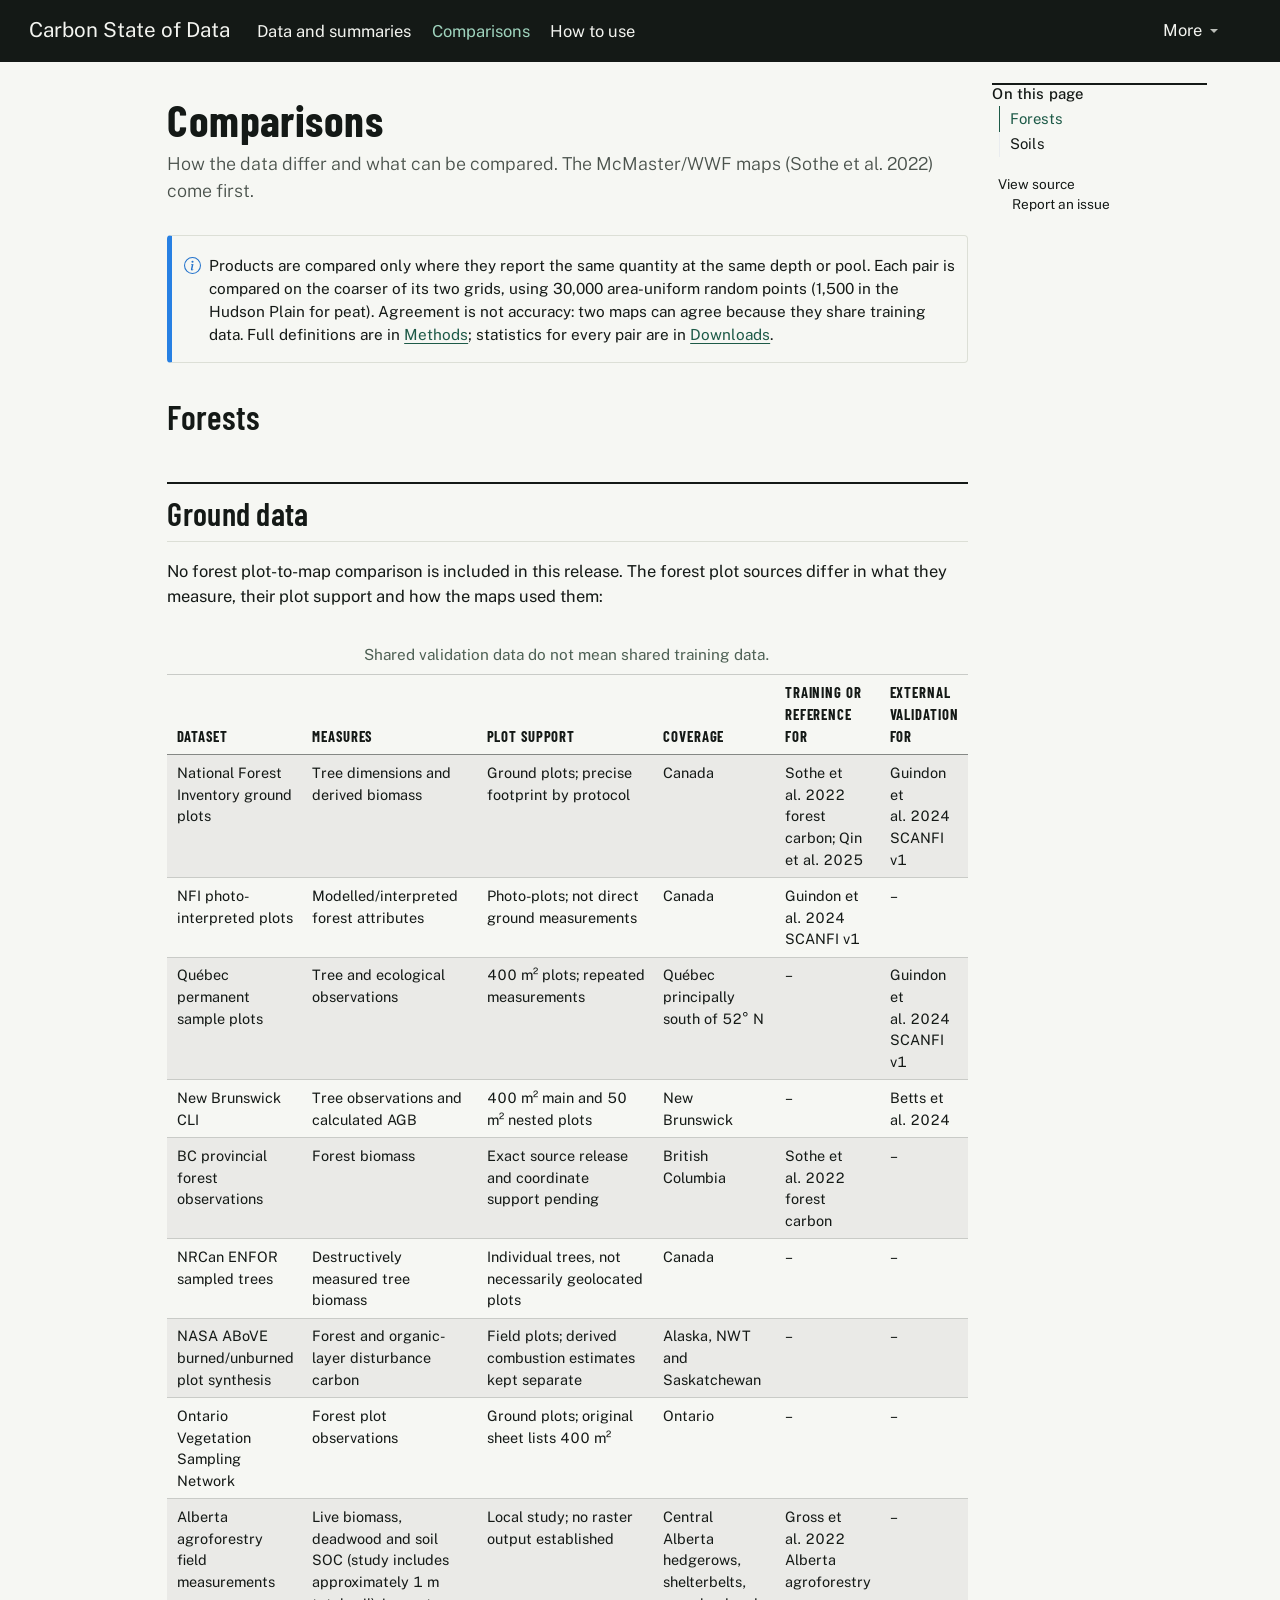
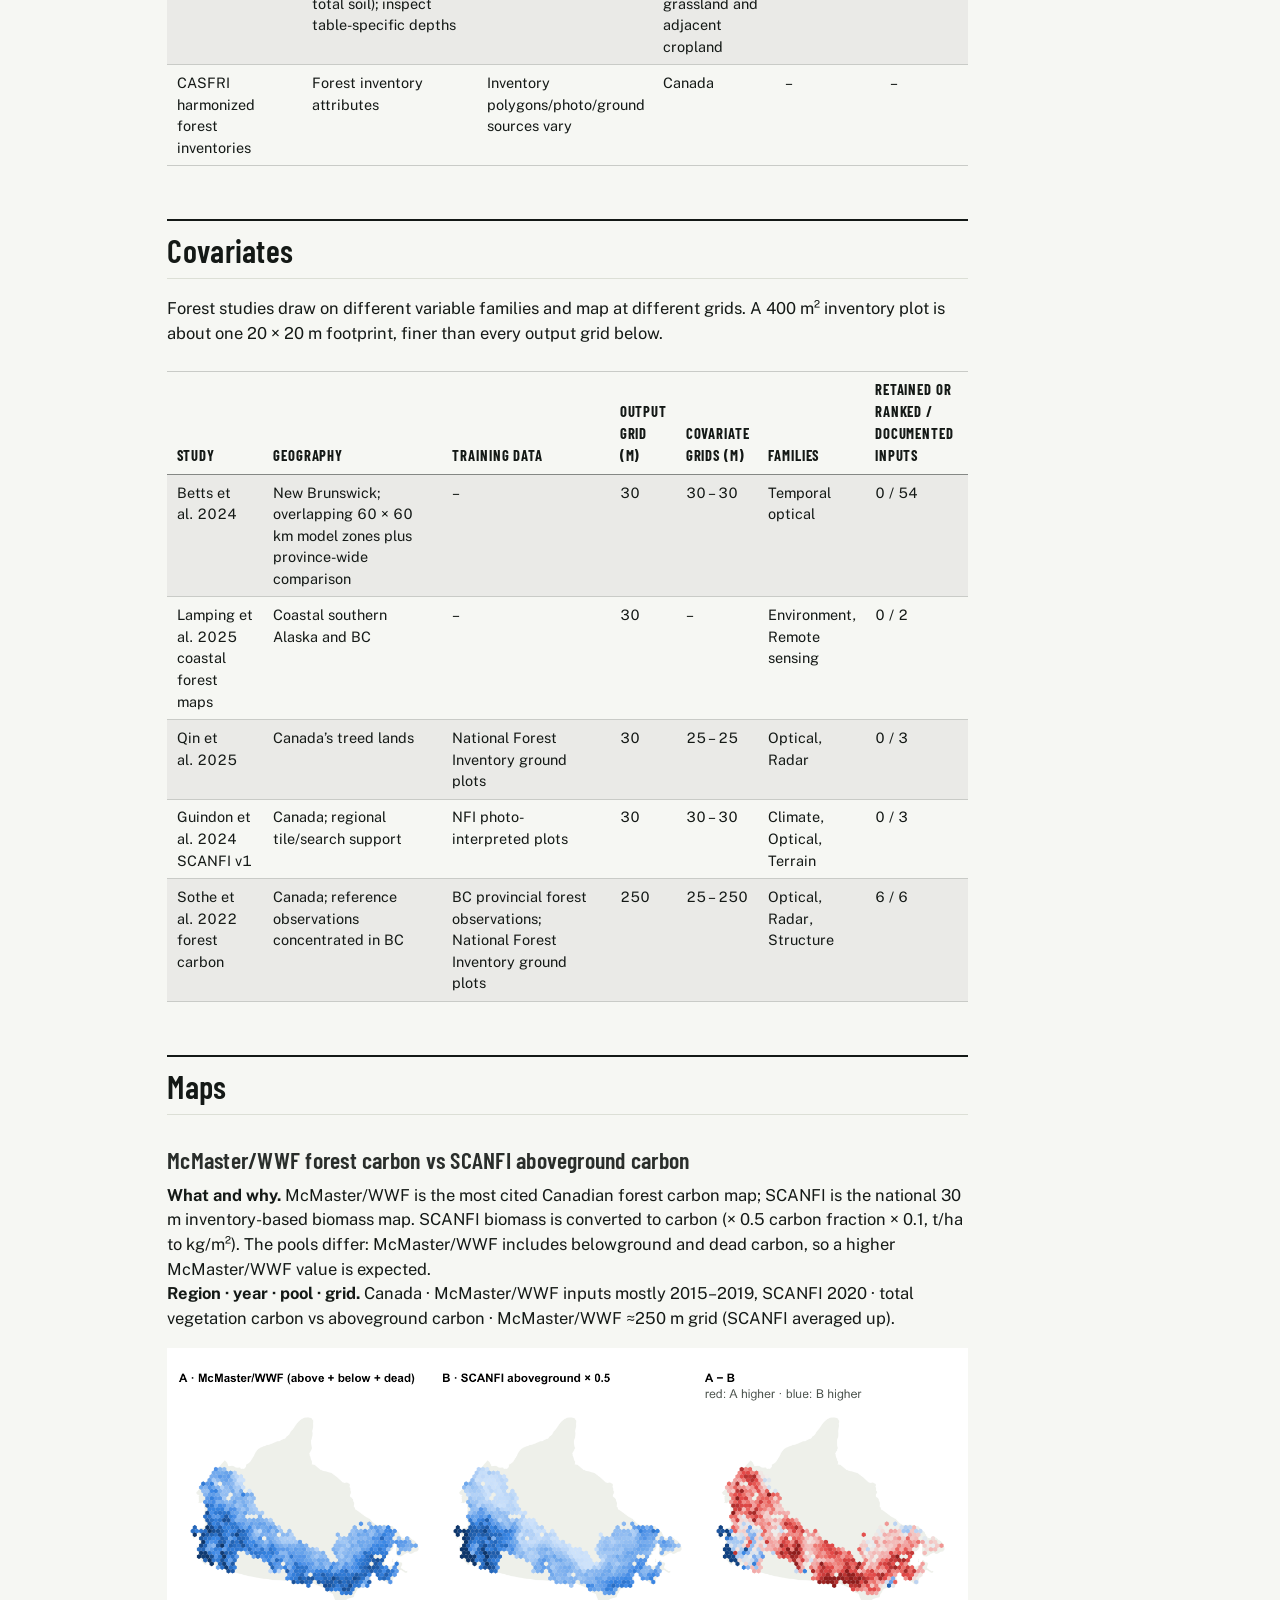
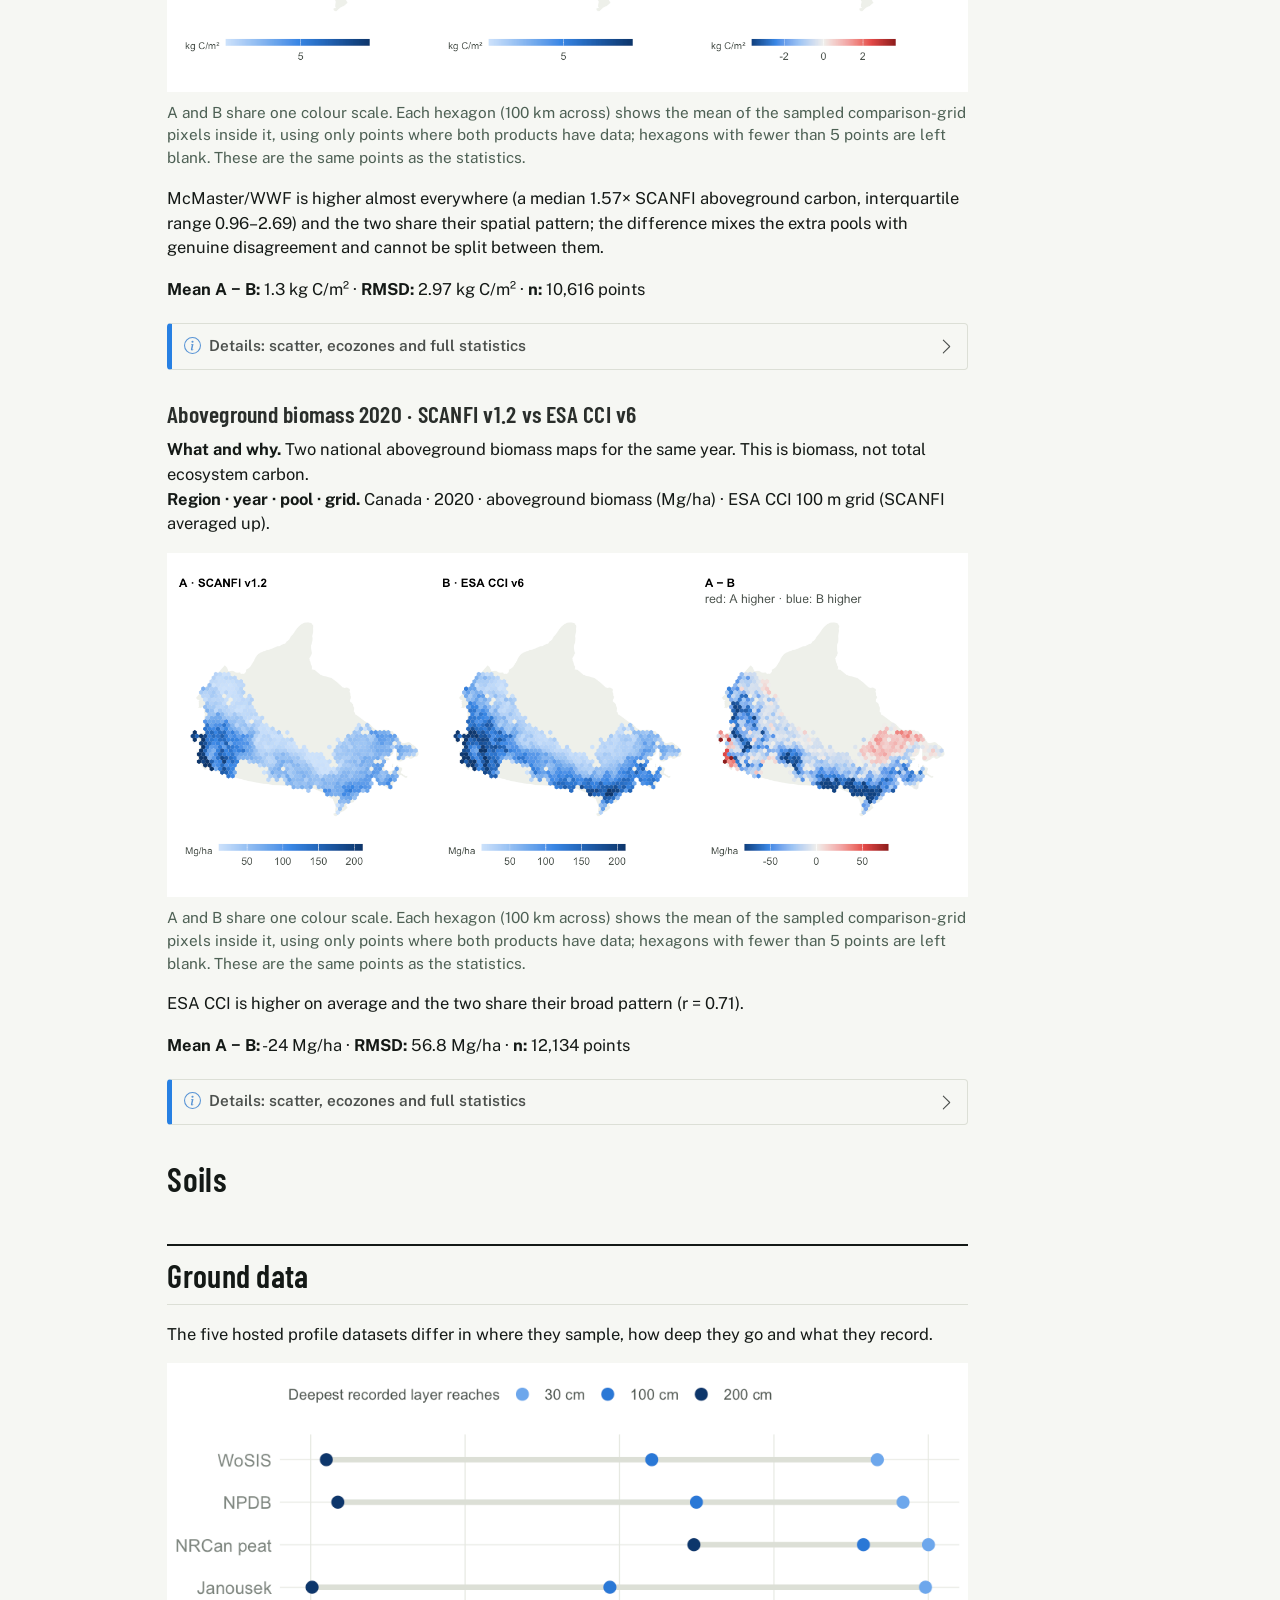
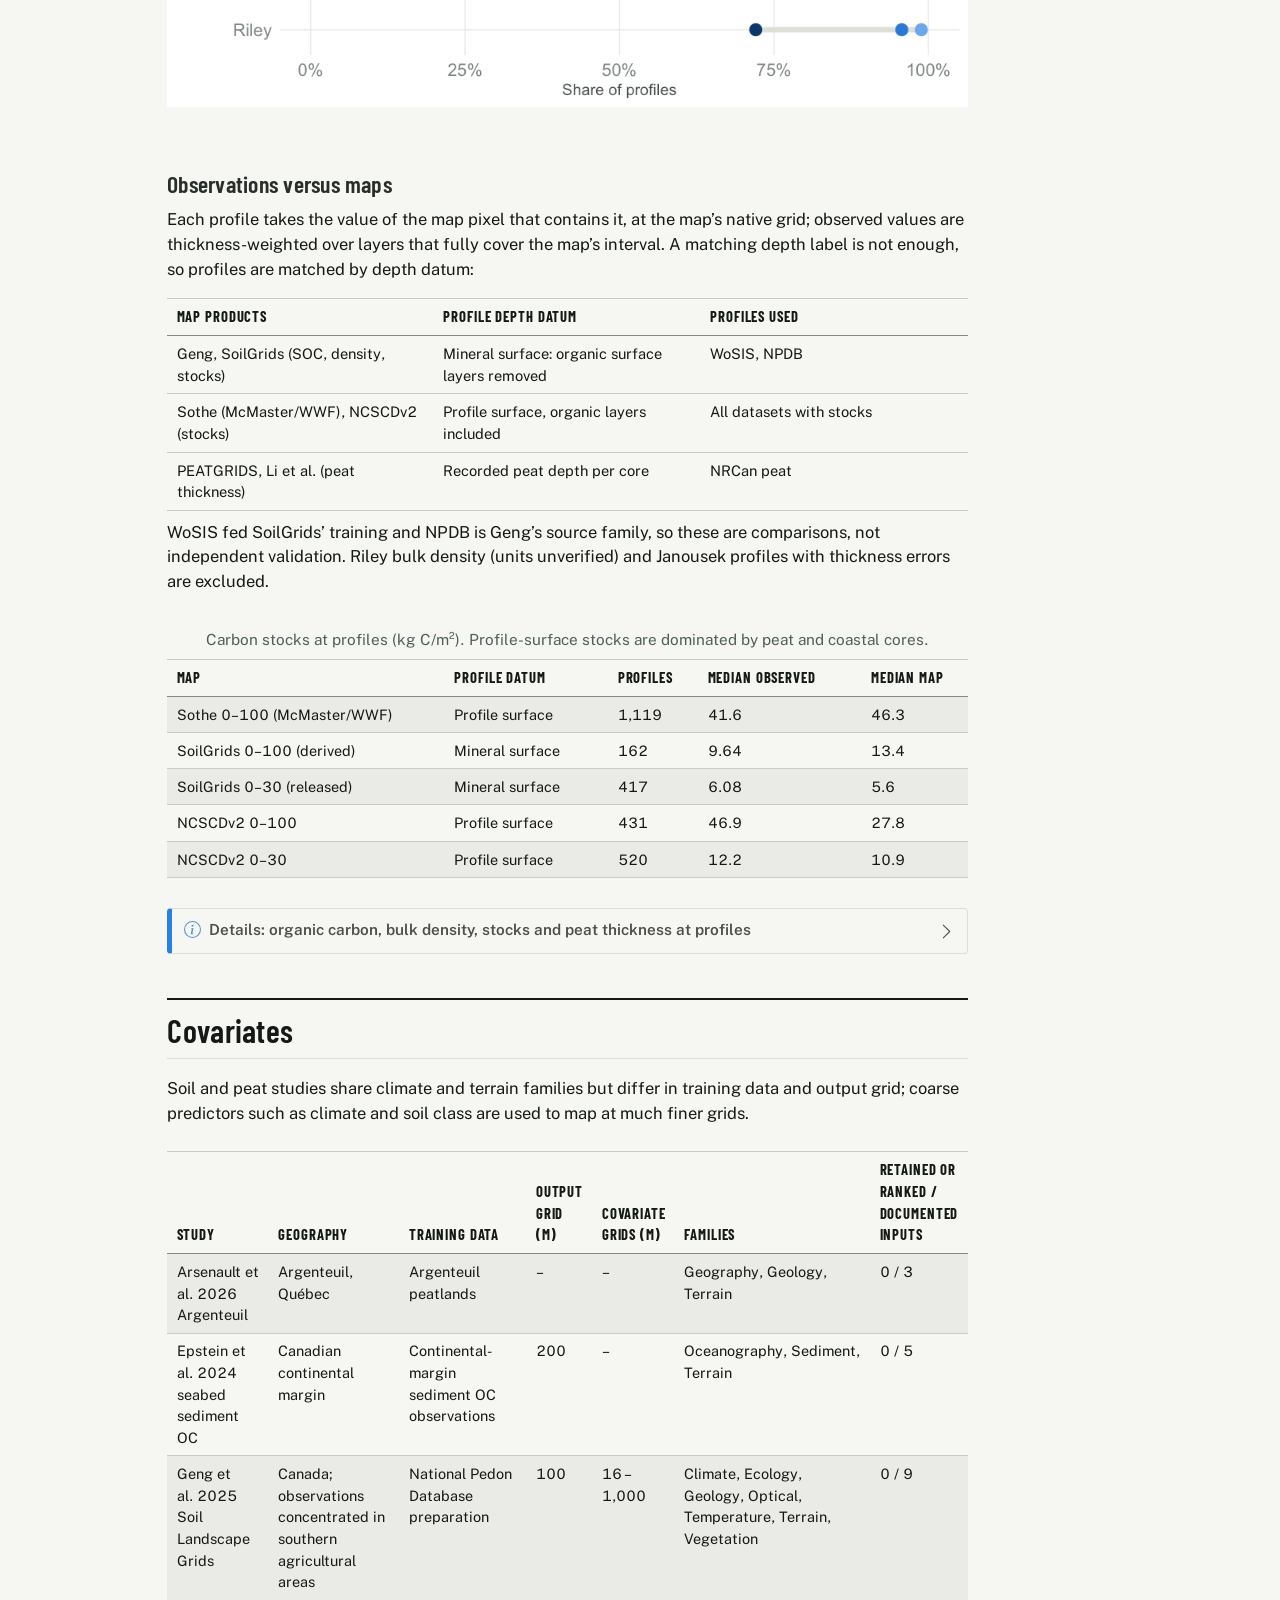
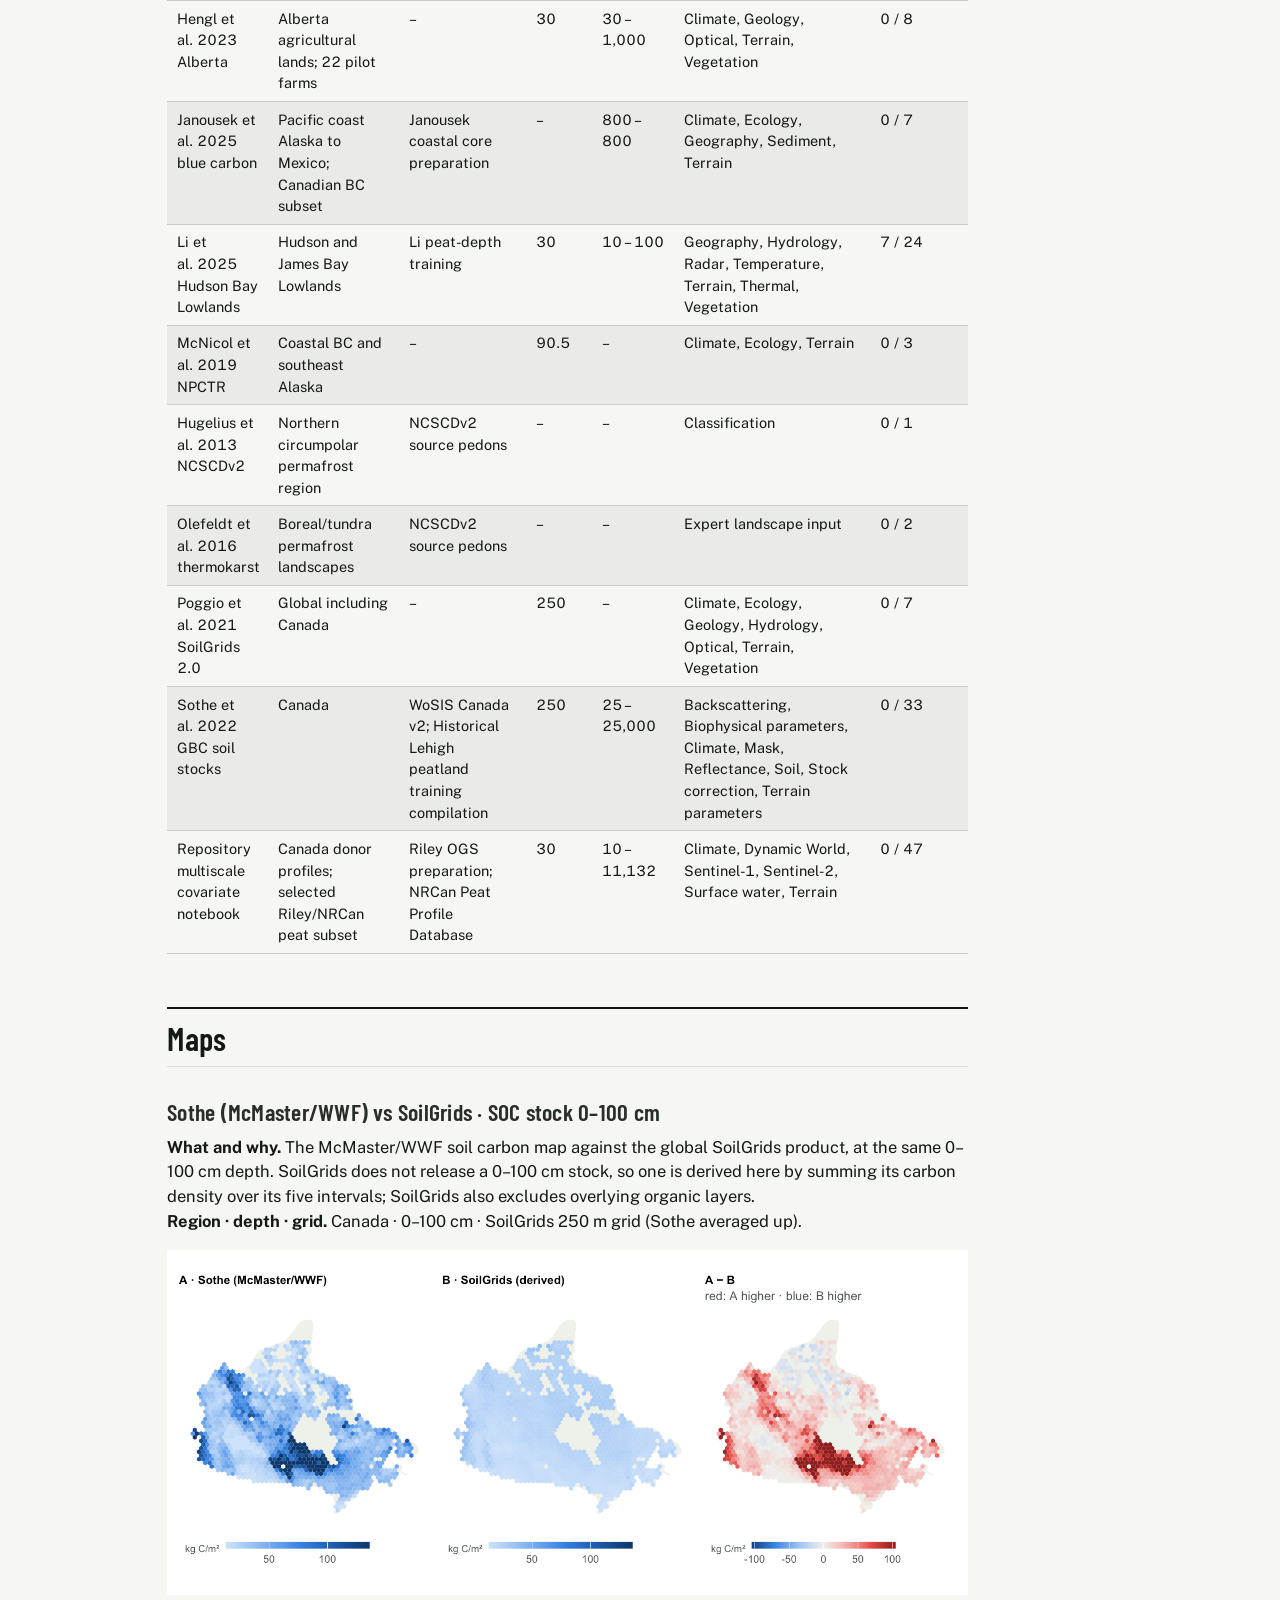
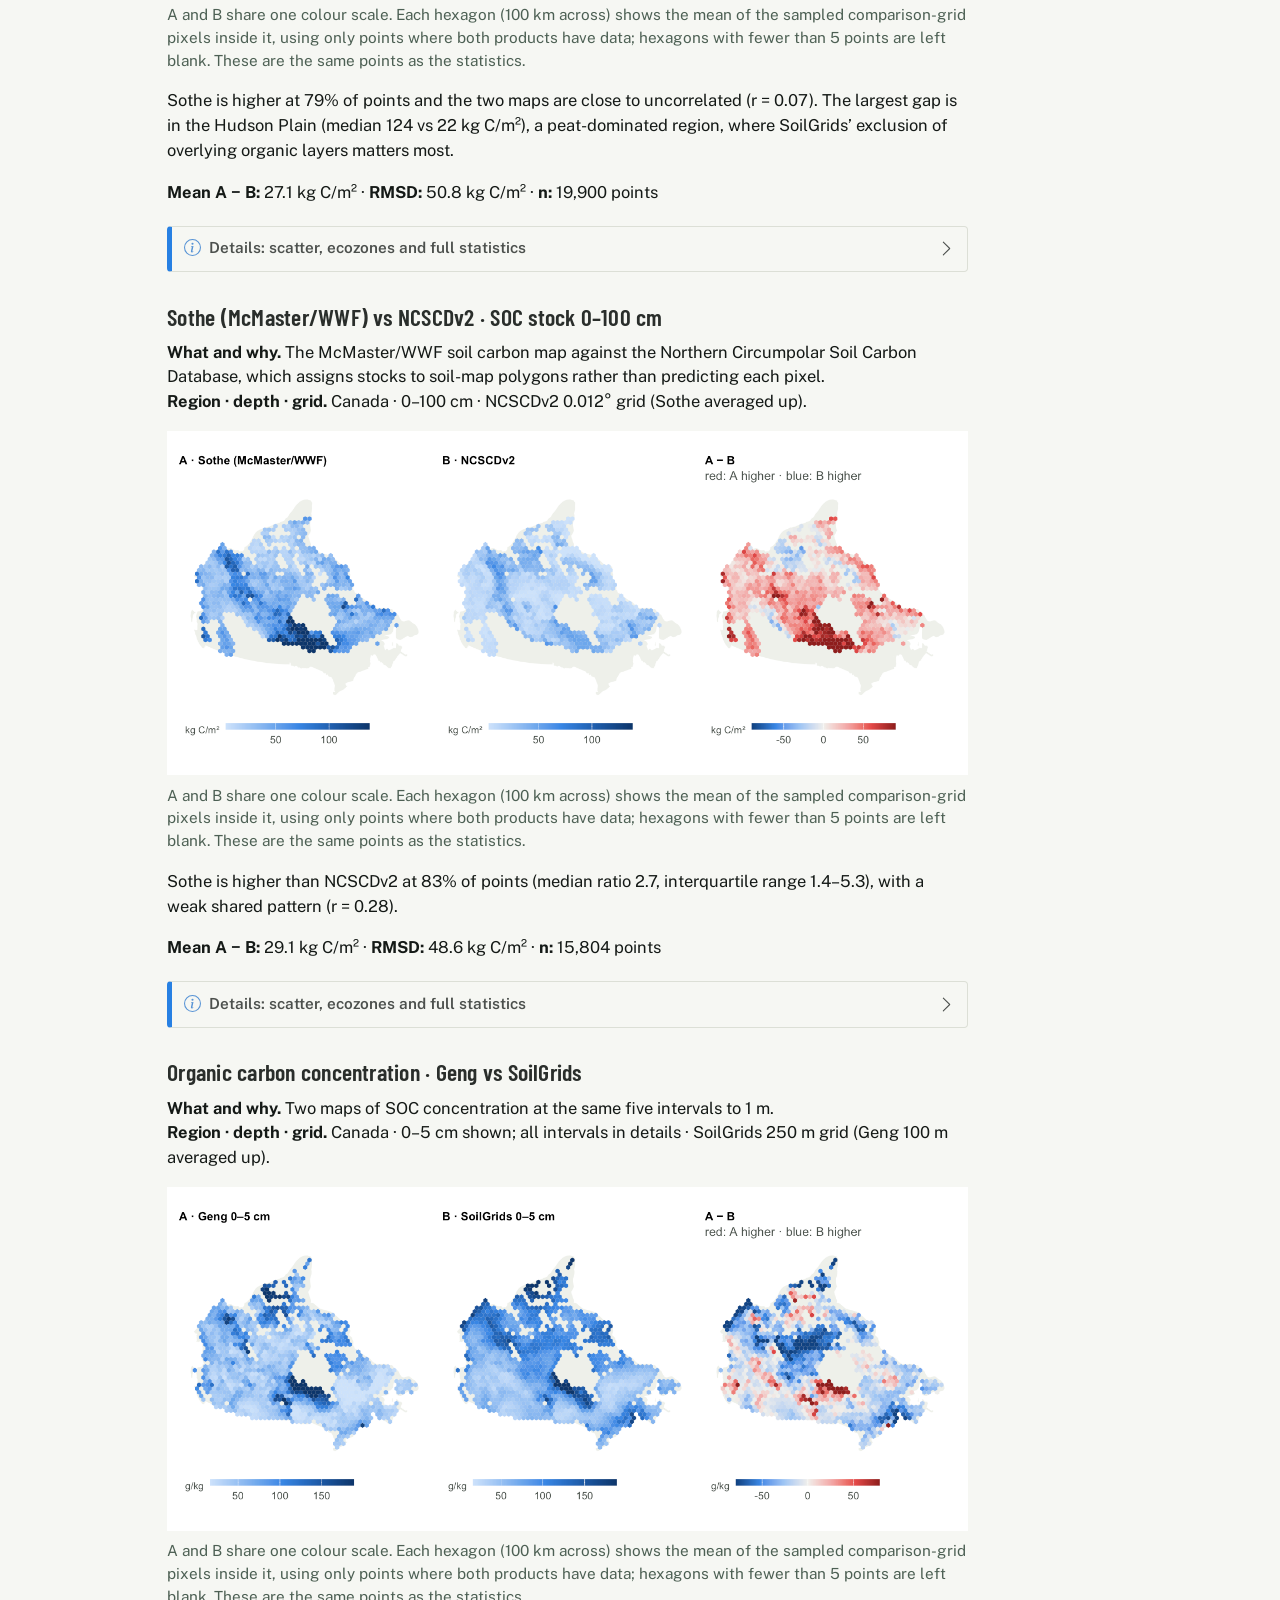
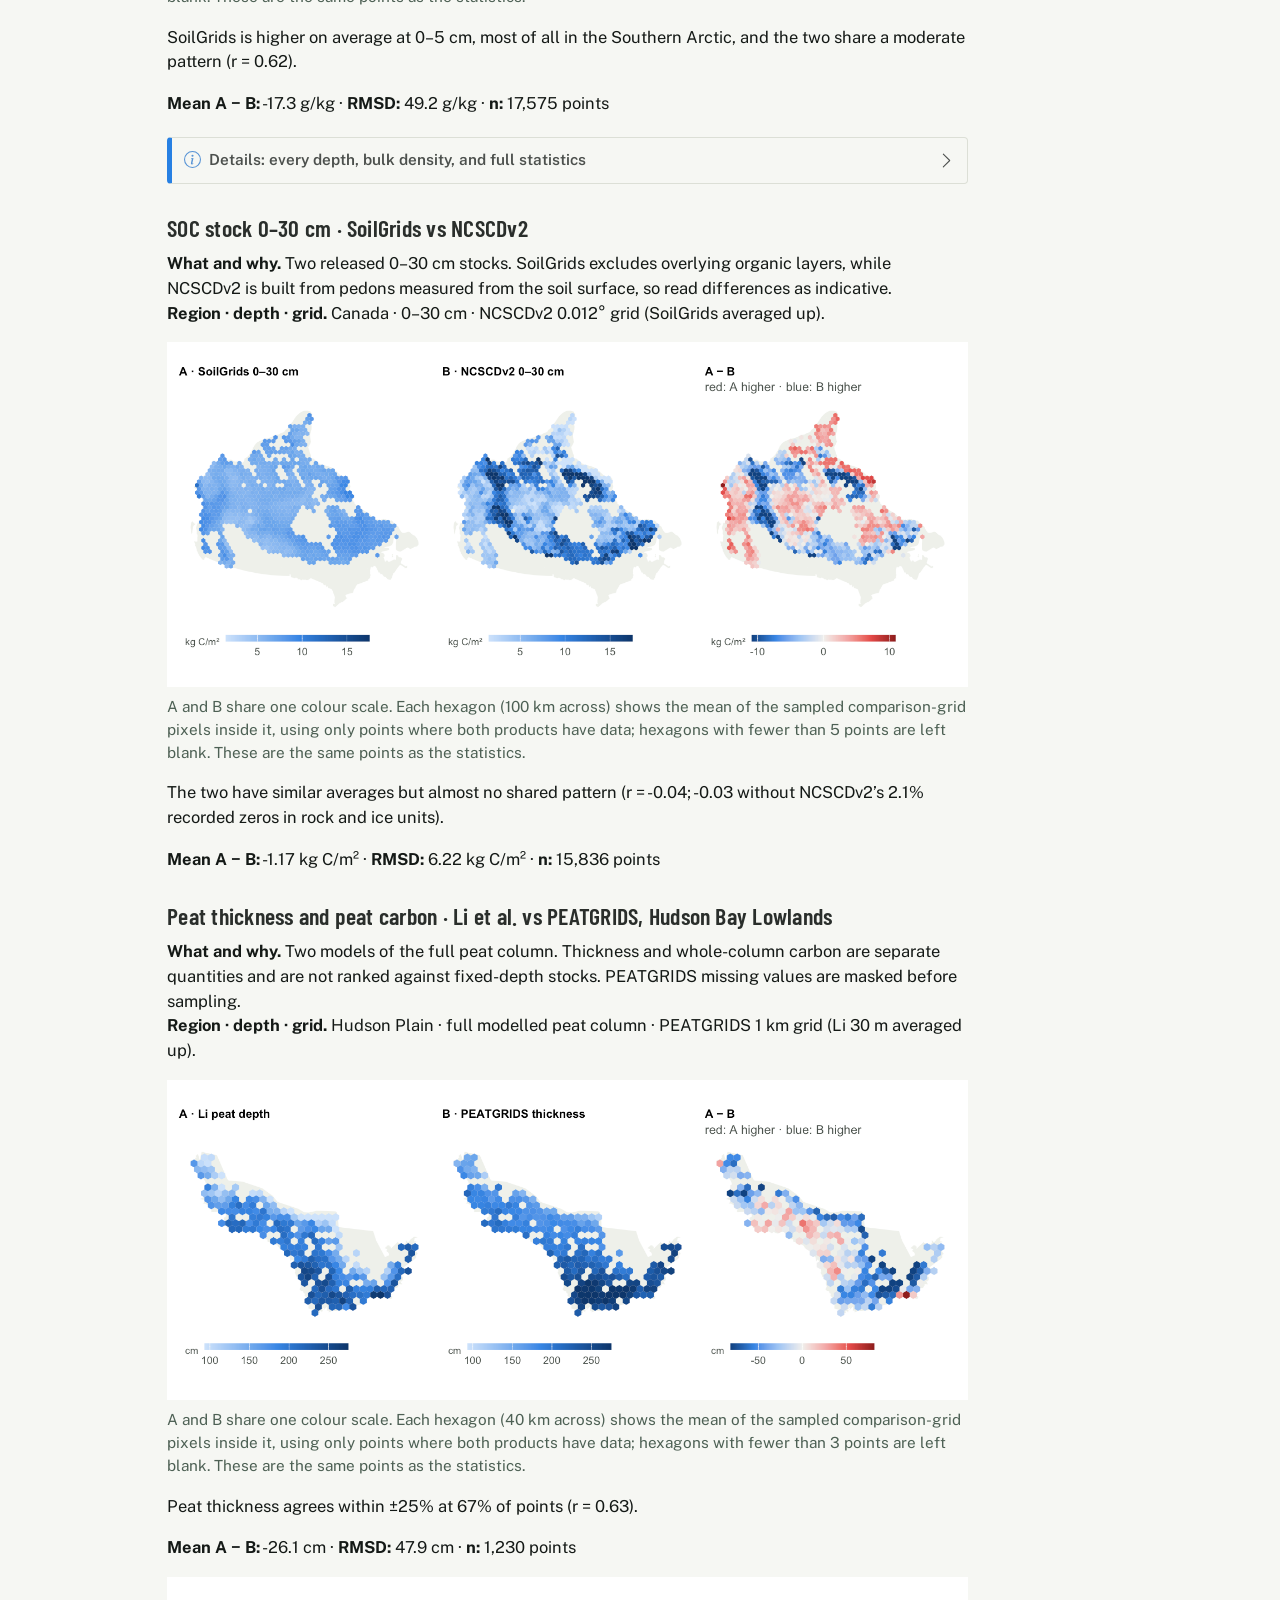
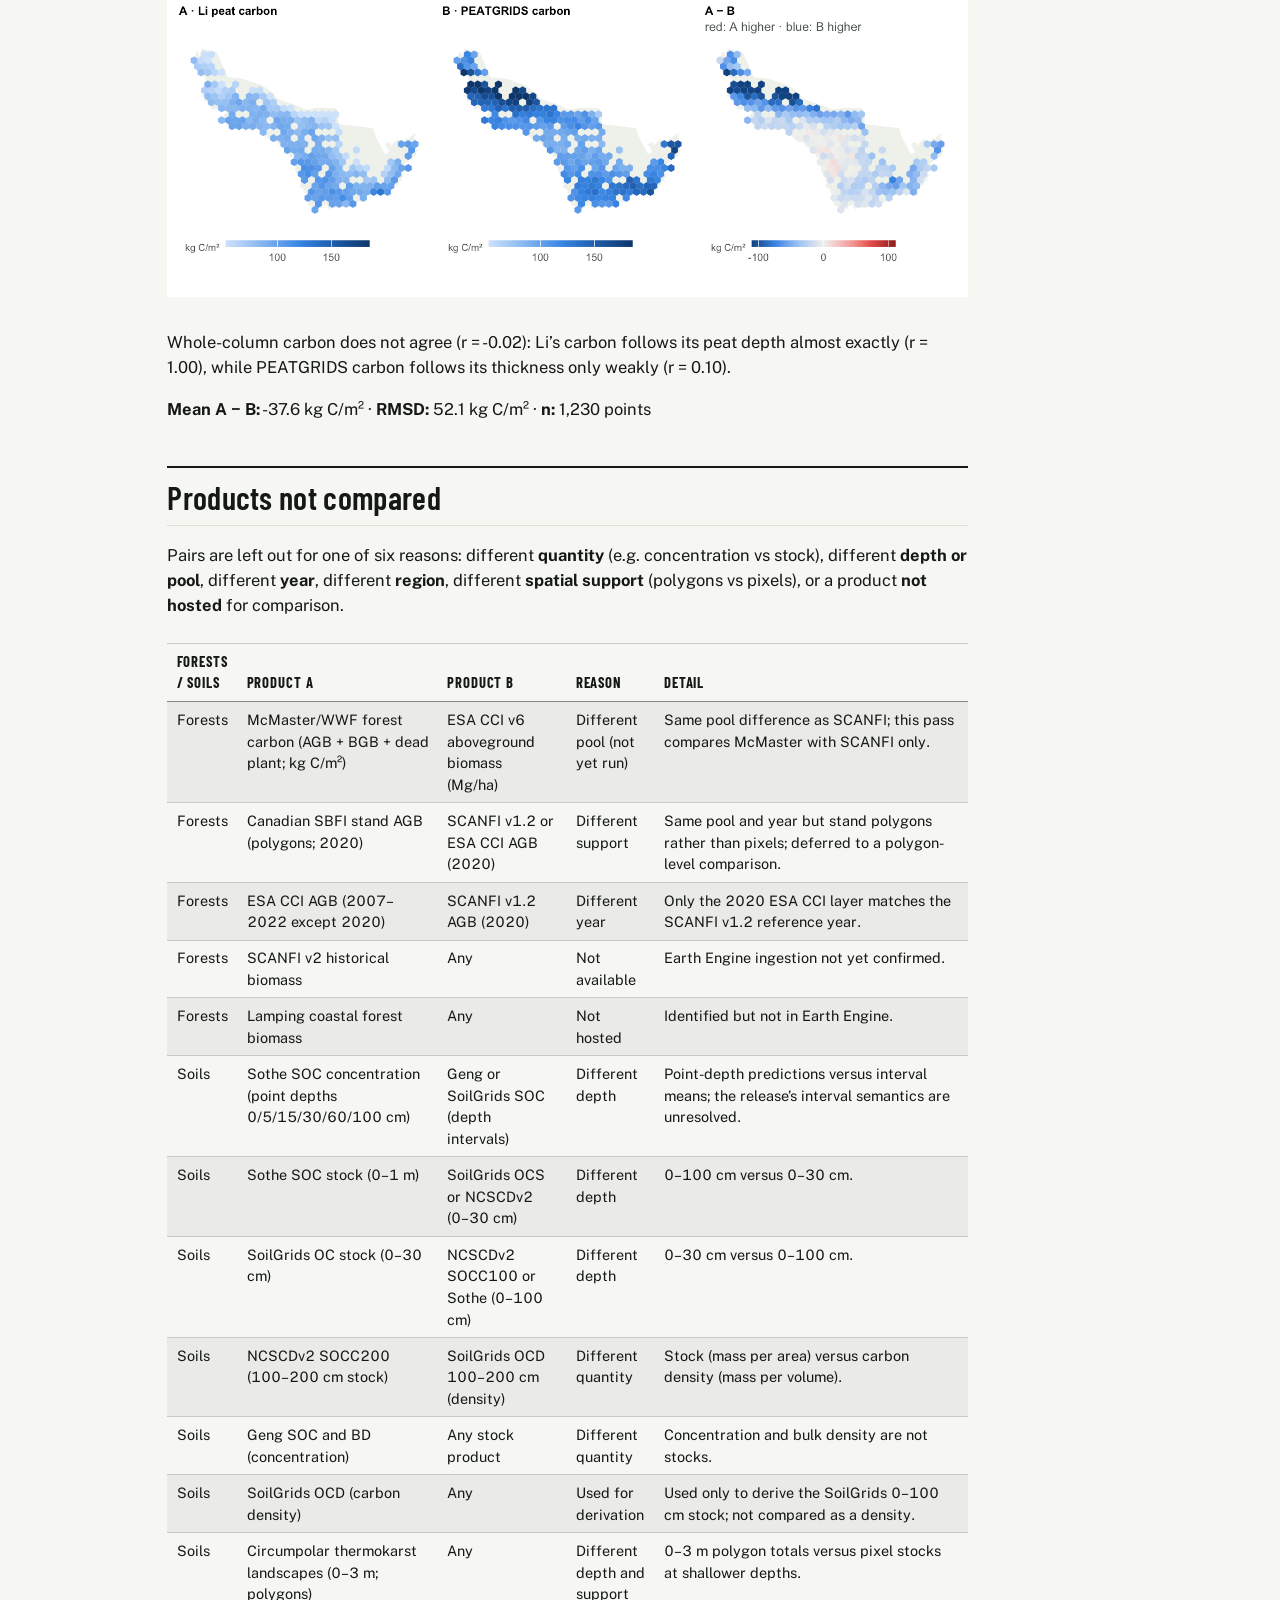
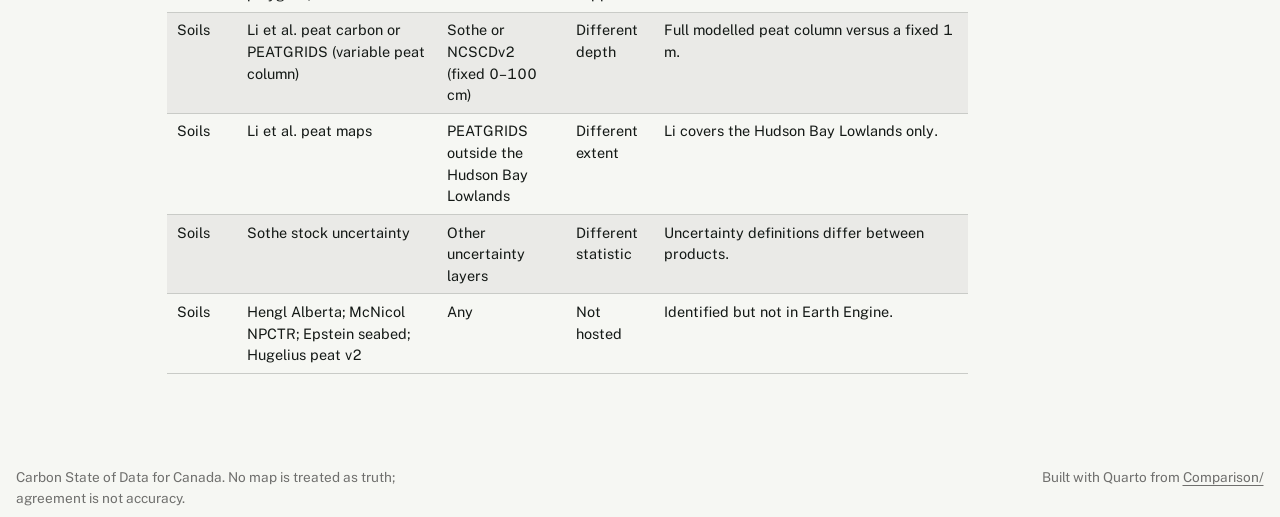
==== compare.html @ 3ae94a88 "Built site for gh-pages" ====
<!DOCTYPE html>
<html xmlns="http://www.w3.org/1999/xhtml" lang="en-CA" xml:lang="en-CA"><head>

<meta charset="utf-8">
<meta name="generator" content="quarto-1.9.37">

<meta name="viewport" content="width=device-width, initial-scale=1.0, user-scalable=yes">


<title>Comparisons – Carbon State of Data</title>
<style>
/* Default styles provided by pandoc.
** See https://pandoc.org/MANUAL.html#variables-for-html for config info.
*/
code{white-space: pre-wrap;}
span.smallcaps{font-variant: small-caps;}
div.columns{display: flex; gap: min(4vw, 1.5em);}
div.column{flex: auto; overflow-x: auto;}
div.hanging-indent{margin-left: 1.5em; text-indent: -1.5em;}
ul.task-list{list-style: none;}
ul.task-list li input[type="checkbox"] {
  width: 0.8em;
  margin: 0 0.8em 0.2em -1em; /* quarto-specific, see https://github.com/quarto-dev/quarto-cli/issues/4556 */ 
  vertical-align: middle;
}
</style>


<script src="site_libs/quarto-nav/quarto-nav.js"></script>
<script src="site_libs/quarto-nav/headroom.min.js"></script>
<script src="site_libs/clipboard/clipboard.min.js"></script>
<script src="site_libs/quarto-search/autocomplete.umd.js"></script>
<script src="site_libs/quarto-search/fuse.min.js"></script>
<script src="site_libs/quarto-search/quarto-search.js"></script>
<meta name="quarto:offset" content="./">
<script src="site_libs/quarto-html/quarto.js" type="module"></script>
<script src="site_libs/quarto-html/tabsets/tabsets.js" type="module"></script>
<script src="site_libs/quarto-html/popper.min.js"></script>
<script src="site_libs/quarto-html/tippy.umd.min.js"></script>
<script src="site_libs/quarto-html/anchor.min.js"></script>
<link href="site_libs/quarto-html/tippy.css" rel="stylesheet">
<link href="site_libs/quarto-html/quarto-syntax-highlighting-138a9145ecad1124718f867e5b4babdc.css" rel="stylesheet" id="quarto-text-highlighting-styles">
<script src="site_libs/bootstrap/bootstrap.min.js"></script>
<link href="site_libs/bootstrap/bootstrap-icons.css" rel="stylesheet">
<link href="site_libs/bootstrap/bootstrap-2ffcf84053bf49f5f4b59b710a9a6e20.min.css" rel="stylesheet" append-hash="true" id="quarto-bootstrap" data-mode="light">
<script id="quarto-search-options" type="application/json">{
  "location": "navbar",
  "copy-button": false,
  "collapse-after": 3,
  "panel-placement": "end",
  "type": "overlay",
  "limit": 50,
  "keyboard-shortcut": [
    "f",
    "/",
    "s"
  ],
  "show-item-context": false,
  "language": {
    "search-no-results-text": "No results",
    "search-matching-documents-text": "matching documents",
    "search-copy-link-title": "Copy link to search",
    "search-hide-matches-text": "Hide additional matches",
    "search-more-match-text": "more match in this document",
    "search-more-matches-text": "more matches in this document",
    "search-clear-button-title": "Clear",
    "search-text-placeholder": "",
    "search-detached-cancel-button-title": "Cancel",
    "search-submit-button-title": "Submit",
    "search-label": "Search"
  }
}</script>
<style>html{ scroll-behavior: smooth; }</style>


</head>

<body class="nav-fixed quarto-light">

<div id="quarto-search-results"></div>
  <header id="quarto-header" class="headroom fixed-top">
    <nav class="navbar navbar-expand-lg " data-bs-theme="dark">
      <div class="navbar-container container-fluid">
      <div class="navbar-brand-container mx-auto">
    <a class="navbar-brand" href="./index.html">
    <span class="navbar-title">Carbon State of Data</span>
    </a>
  </div>
            <div id="quarto-search" class="" title="Search"></div>
          <button class="navbar-toggler" type="button" data-bs-toggle="collapse" data-bs-target="#navbarCollapse" aria-controls="navbarCollapse" role="menu" aria-expanded="false" aria-label="Toggle navigation" onclick="if (window.quartoToggleHeadroom) { window.quartoToggleHeadroom(); }">
  <span class="navbar-toggler-icon"></span>
</button>
          <div class="collapse navbar-collapse" id="navbarCollapse">
            <ul class="navbar-nav navbar-nav-scroll me-auto">
  <li class="nav-item">
    <a class="nav-link" href="./index.html"> 
<span class="menu-text">Data and summaries</span></a>
  </li>  
  <li class="nav-item">
    <a class="nav-link active" href="./compare.html" aria-current="page"> 
<span class="menu-text">Comparisons</span></a>
  </li>  
  <li class="nav-item">
    <a class="nav-link" href="./use.html"> 
<span class="menu-text">How to use</span></a>
  </li>  
</ul>
            <ul class="navbar-nav navbar-nav-scroll ms-auto">
  <li class="nav-item dropdown ">
    <a class="nav-link dropdown-toggle" href="#" id="nav-menu-more" role="link" data-bs-toggle="dropdown" aria-expanded="false">
 <span class="menu-text">More</span>
    </a>
    <ul class="dropdown-menu dropdown-menu-end" aria-labelledby="nav-menu-more">    
        <li>
    <a class="dropdown-item" href="./report/methods.html">
 <span class="dropdown-text">Methods</span></a>
  </li>  
        <li>
    <a class="dropdown-item" href="./downloads.html">
 <span class="dropdown-text">Downloads</span></a>
  </li>  
        <li>
    <a class="dropdown-item" href="./sources.html">
 <span class="dropdown-text">Sources</span></a>
  </li>  
        <li>
    <a class="dropdown-item" href="./contribute.html">
 <span class="dropdown-text">Contribute</span></a>
  </li>  
    </ul>
  </li>
  <li class="nav-item compact">
    <a class="nav-link" href="https://github.com/CathalD/Carbon_Data_SOD"> <i class="bi bi-github" role="img" aria-label="GitHub repository">
</i> 
<span class="menu-text"></span></a>
  </li>  
</ul>
          </div> <!-- /navcollapse -->
            <div class="quarto-navbar-tools">
</div>
      </div> <!-- /container-fluid -->
    </nav>
</header>
<!-- content -->
<div id="quarto-content" class="quarto-container page-columns page-rows-contents page-layout-article page-navbar">
<!-- sidebar -->
<!-- margin-sidebar -->
    <div id="quarto-margin-sidebar" class="sidebar margin-sidebar">
        <nav id="TOC" role="doc-toc" class="toc-active">
    <h2 id="toc-title">On this page</h2>
   
  <ul>
  <li><a href="#forests" id="toc-forests" class="nav-link active" data-scroll-target="#forests">Forests</a>
  <ul class="collapse">
  <li><a href="#forests-ground" id="toc-forests-ground" class="nav-link" data-scroll-target="#forests-ground">Ground data</a></li>
  <li><a href="#forests-covariates" id="toc-forests-covariates" class="nav-link" data-scroll-target="#forests-covariates">Covariates</a></li>
  <li><a href="#forests-maps" id="toc-forests-maps" class="nav-link" data-scroll-target="#forests-maps">Maps</a>
  <ul class="collapse">
  <li><a href="#mcmaster-scanfi" id="toc-mcmaster-scanfi" class="nav-link" data-scroll-target="#mcmaster-scanfi">McMaster/WWF forest carbon vs SCANFI aboveground carbon</a></li>
  <li><a href="#scanfi-esa" id="toc-scanfi-esa" class="nav-link" data-scroll-target="#scanfi-esa">Aboveground biomass 2020 · SCANFI v1.2 vs ESA CCI v6</a></li>
  </ul></li>
  </ul></li>
  <li><a href="#soils" id="toc-soils" class="nav-link" data-scroll-target="#soils">Soils</a>
  <ul class="collapse">
  <li><a href="#soils-ground" id="toc-soils-ground" class="nav-link" data-scroll-target="#soils-ground">Ground data</a>
  <ul class="collapse">
  <li><a href="#profiles-vs-maps" id="toc-profiles-vs-maps" class="nav-link" data-scroll-target="#profiles-vs-maps">Observations versus maps</a></li>
  </ul></li>
  <li><a href="#soils-covariates" id="toc-soils-covariates" class="nav-link" data-scroll-target="#soils-covariates">Covariates</a></li>
  <li><a href="#soils-maps" id="toc-soils-maps" class="nav-link" data-scroll-target="#soils-maps">Maps</a>
  <ul class="collapse">
  <li><a href="#sothe-soilgrids" id="toc-sothe-soilgrids" class="nav-link" data-scroll-target="#sothe-soilgrids">Sothe (McMaster/WWF) vs SoilGrids · SOC stock 0–100 cm</a></li>
  <li><a href="#sothe-ncscd" id="toc-sothe-ncscd" class="nav-link" data-scroll-target="#sothe-ncscd">Sothe (McMaster/WWF) vs NCSCDv2 · SOC stock 0–100 cm</a></li>
  <li><a href="#geng-soilgrids" id="toc-geng-soilgrids" class="nav-link" data-scroll-target="#geng-soilgrids">Organic carbon concentration · Geng vs SoilGrids</a></li>
  <li><a href="#soilgrids-ncscd" id="toc-soilgrids-ncscd" class="nav-link" data-scroll-target="#soilgrids-ncscd">SOC stock 0–30 cm · SoilGrids vs NCSCDv2</a></li>
  <li><a href="#peat" id="toc-peat" class="nav-link" data-scroll-target="#peat">Peat thickness and peat carbon · Li et al.&nbsp;vs PEATGRIDS, Hudson Bay Lowlands</a></li>
  </ul></li>
  <li><a href="#not-compared" id="toc-not-compared" class="nav-link" data-scroll-target="#not-compared">Products not compared</a></li>
  </ul></li>
  </ul>
<div class="toc-actions"><ul><li><a href="https://github.com/CathalD/Carbon_Data_SOD/blob/comparison-analysis/Comparison/compare.qmd" class="toc-action"><i class="bi bi-github"></i>View source</a></li><li><a href="https://github.com/CathalD/Carbon_Data_SOD/issues/new" class="toc-action"><i class="bi empty"></i>Report an issue</a></li></ul></div></nav>
    </div>
<!-- main -->
<main class="content" id="quarto-document-content">

<header id="title-block-header" class="quarto-title-block default">
<div class="quarto-title">
<h1 class="title">Comparisons</h1>
<p class="subtitle lead">How the data differ and what can be compared. The McMaster/WWF maps (Sothe et al.&nbsp;2022) come first.</p>
</div>



<div class="quarto-title-meta">

    
  
    
  </div>
  


</header>


<div class="callout callout-style-simple callout-note">
<div class="callout-body d-flex">
<div class="callout-icon-container">
<i class="callout-icon"></i>
</div>
<div class="callout-body-container">
<p>Products are compared only where they report the same quantity at the same depth or pool. Each pair is compared on the coarser of its two grids, using 30,000 area-uniform random points (1,500 in the Hudson Plain for peat). Agreement is not accuracy: two maps can agree because they share training data. Full definitions are in <a href="./report/methods.html">Methods</a>; statistics for every pair are in <a href="./downloads.html">Downloads</a>.</p>
</div>
</div>
</div>
<section id="forests" class="level1">
<h1>Forests</h1>
<section id="forests-ground" class="level2">
<h2 class="anchored" data-anchor-id="forests-ground">Ground data</h2>
<p>No forest plot-to-map comparison is included in this release. The forest plot sources differ in what they measure, their plot support and how the maps used them:</p>
<div class="cell" data-layout-align="left">
<div class="cell-output-display">
<table class="caption-top table table-sm table-striped small">
<caption>Shared validation data do not mean shared training data.</caption>
<colgroup>
<col style="width: 11%">
<col style="width: 31%">
<col style="width: 15%">
<col style="width: 20%">
<col style="width: 13%">
<col style="width: 8%">
</colgroup>
<thead>
<tr class="header">
<th style="text-align: left;">Dataset</th>
<th style="text-align: left;">Measures</th>
<th style="text-align: left;">Plot support</th>
<th style="text-align: left;">Coverage</th>
<th style="text-align: left;">Training or reference for</th>
<th style="text-align: left;">External validation for</th>
</tr>
</thead>
<tbody>
<tr class="odd">
<td style="text-align: left;">National Forest Inventory ground plots</td>
<td style="text-align: left;">Tree dimensions and derived biomass</td>
<td style="text-align: left;">Ground plots; precise footprint by protocol</td>
<td style="text-align: left;">Canada</td>
<td style="text-align: left;">Sothe et al.&nbsp;2022 forest carbon; Qin et al.&nbsp;2025</td>
<td style="text-align: left;">Guindon et al.&nbsp;2024 SCANFI v1</td>
</tr>
<tr class="even">
<td style="text-align: left;">NFI photo-interpreted plots</td>
<td style="text-align: left;">Modelled/interpreted forest attributes</td>
<td style="text-align: left;">Photo-plots; not direct ground measurements</td>
<td style="text-align: left;">Canada</td>
<td style="text-align: left;">Guindon et al.&nbsp;2024 SCANFI v1</td>
<td style="text-align: left;">–</td>
</tr>
<tr class="odd">
<td style="text-align: left;">Québec permanent sample plots</td>
<td style="text-align: left;">Tree and ecological observations</td>
<td style="text-align: left;">400 m² plots; repeated measurements</td>
<td style="text-align: left;">Québec principally south of 52° N</td>
<td style="text-align: left;">–</td>
<td style="text-align: left;">Guindon et al.&nbsp;2024 SCANFI v1</td>
</tr>
<tr class="even">
<td style="text-align: left;">New Brunswick CLI</td>
<td style="text-align: left;">Tree observations and calculated AGB</td>
<td style="text-align: left;">400 m² main and 50 m² nested plots</td>
<td style="text-align: left;">New Brunswick</td>
<td style="text-align: left;">–</td>
<td style="text-align: left;">Betts et al.&nbsp;2024</td>
</tr>
<tr class="odd">
<td style="text-align: left;">BC provincial forest observations</td>
<td style="text-align: left;">Forest biomass</td>
<td style="text-align: left;">Exact source release and coordinate support pending</td>
<td style="text-align: left;">British Columbia</td>
<td style="text-align: left;">Sothe et al.&nbsp;2022 forest carbon</td>
<td style="text-align: left;">–</td>
</tr>
<tr class="even">
<td style="text-align: left;">NRCan ENFOR sampled trees</td>
<td style="text-align: left;">Destructively measured tree biomass</td>
<td style="text-align: left;">Individual trees, not necessarily geolocated plots</td>
<td style="text-align: left;">Canada</td>
<td style="text-align: left;">–</td>
<td style="text-align: left;">–</td>
</tr>
<tr class="odd">
<td style="text-align: left;">NASA ABoVE burned/unburned plot synthesis</td>
<td style="text-align: left;">Forest and organic-layer disturbance carbon</td>
<td style="text-align: left;">Field plots; derived combustion estimates kept separate</td>
<td style="text-align: left;">Alaska, NWT and Saskatchewan</td>
<td style="text-align: left;">–</td>
<td style="text-align: left;">–</td>
</tr>
<tr class="even">
<td style="text-align: left;">Ontario Vegetation Sampling Network</td>
<td style="text-align: left;">Forest plot observations</td>
<td style="text-align: left;">Ground plots; original sheet lists 400 m²</td>
<td style="text-align: left;">Ontario</td>
<td style="text-align: left;">–</td>
<td style="text-align: left;">–</td>
</tr>
<tr class="odd">
<td style="text-align: left;">Alberta agroforestry field measurements</td>
<td style="text-align: left;">Live biomass, deadwood and soil SOC (study includes approximately 1 m total soil); inspect table-specific depths</td>
<td style="text-align: left;">Local study; no raster output established</td>
<td style="text-align: left;">Central Alberta hedgerows, shelterbelts, grassland and adjacent cropland</td>
<td style="text-align: left;">Gross et al.&nbsp;2022 Alberta agroforestry</td>
<td style="text-align: left;">–</td>
</tr>
<tr class="even">
<td style="text-align: left;">CASFRI harmonized forest inventories</td>
<td style="text-align: left;">Forest inventory attributes</td>
<td style="text-align: left;">Inventory polygons/photo/ground sources vary</td>
<td style="text-align: left;">Canada</td>
<td style="text-align: left;">–</td>
<td style="text-align: left;">–</td>
</tr>
</tbody>
</table>
</div>
</div>
</section>
<section id="forests-covariates" class="level2">
<h2 class="anchored" data-anchor-id="forests-covariates">Covariates</h2>
<p>Forest studies draw on different variable families and map at different grids. A 400 m² inventory plot is about one 20 × 20 m footprint, finer than every output grid below.</p>
<div class="cell" data-layout-align="left">
<div class="cell-output-display">
<table class="caption-top table table-sm table-striped small">
<colgroup>
<col style="width: 13%">
<col style="width: 26%">
<col style="width: 24%">
<col style="width: 5%">
<col style="width: 6%">
<col style="width: 9%">
<col style="width: 13%">
</colgroup>
<thead>
<tr class="header">
<th style="text-align: left;">Study</th>
<th style="text-align: left;">Geography</th>
<th style="text-align: left;">Training data</th>
<th style="text-align: left;">Output grid (m)</th>
<th style="text-align: left;">Covariate grids (m)</th>
<th style="text-align: left;">Families</th>
<th style="text-align: left;">Retained or ranked / documented inputs</th>
</tr>
</thead>
<tbody>
<tr class="odd">
<td style="text-align: left;">Betts et al.&nbsp;2024</td>
<td style="text-align: left;">New Brunswick; overlapping 60 × 60 km model zones plus province-wide comparison</td>
<td style="text-align: left;">–</td>
<td style="text-align: left;">30</td>
<td style="text-align: left;">30 – 30</td>
<td style="text-align: left;">Temporal optical</td>
<td style="text-align: left;">0 / 54</td>
</tr>
<tr class="even">
<td style="text-align: left;">Lamping et al.&nbsp;2025 coastal forest maps</td>
<td style="text-align: left;">Coastal southern Alaska and BC</td>
<td style="text-align: left;">–</td>
<td style="text-align: left;">30</td>
<td style="text-align: left;">–</td>
<td style="text-align: left;">Environment, Remote sensing</td>
<td style="text-align: left;">0 / 2</td>
</tr>
<tr class="odd">
<td style="text-align: left;">Qin et al.&nbsp;2025</td>
<td style="text-align: left;">Canada’s treed lands</td>
<td style="text-align: left;">National Forest Inventory ground plots</td>
<td style="text-align: left;">30</td>
<td style="text-align: left;">25 – 25</td>
<td style="text-align: left;">Optical, Radar</td>
<td style="text-align: left;">0 / 3</td>
</tr>
<tr class="even">
<td style="text-align: left;">Guindon et al.&nbsp;2024 SCANFI v1</td>
<td style="text-align: left;">Canada; regional tile/search support</td>
<td style="text-align: left;">NFI photo-interpreted plots</td>
<td style="text-align: left;">30</td>
<td style="text-align: left;">30 – 30</td>
<td style="text-align: left;">Climate, Optical, Terrain</td>
<td style="text-align: left;">0 / 3</td>
</tr>
<tr class="odd">
<td style="text-align: left;">Sothe et al.&nbsp;2022 forest carbon</td>
<td style="text-align: left;">Canada; reference observations concentrated in BC</td>
<td style="text-align: left;">BC provincial forest observations; National Forest Inventory ground plots</td>
<td style="text-align: left;">250</td>
<td style="text-align: left;">25 – 250</td>
<td style="text-align: left;">Optical, Radar, Structure</td>
<td style="text-align: left;">6 / 6</td>
</tr>
</tbody>
</table>
</div>
</div>
</section>
<section id="forests-maps" class="level2">
<h2 class="anchored" data-anchor-id="forests-maps">Maps</h2>
<section id="mcmaster-scanfi" class="level3">
<h3 class="anchored" data-anchor-id="mcmaster-scanfi">McMaster/WWF forest carbon vs SCANFI aboveground carbon</h3>
<p><strong>What and why.</strong> McMaster/WWF is the most cited Canadian forest carbon map; SCANFI is the national 30 m inventory-based biomass map. SCANFI biomass is converted to carbon (× 0.5 carbon fraction × 0.1, t/ha to kg/m²). The pools differ: McMaster/WWF includes belowground and dead carbon, so a higher McMaster/WWF value is expected.<br> <strong>Region · year · pool · grid.</strong> Canada · McMaster/WWF inputs mostly 2015–2019, SCANFI 2020 · total vegetation carbon vs aboveground carbon · McMaster/WWF ≈250 m grid (SCANFI averaged up).</p>
<div class="cell" data-layout-align="left">
<div class="cell-output-display">
<div class="quarto-figure quarto-figure-left">
<figure class="figure">
<p><img src="compare_files/figure-html/chart-mcm-maps-1.png" class="img-fluid figure-img" style="width:100.0%"></p>
<figcaption>A and B share one colour scale. Each hexagon (100 km across) shows the mean of the sampled comparison-grid pixels inside it, using only points where both products have data; hexagons with fewer than 5 points are left blank. These are the same points as the statistics.</figcaption>
</figure>
</div>
</div>
</div>
<div class="cell" data-layout-align="left">
<p>McMaster/WWF is higher almost everywhere (a median 1.57× SCANFI aboveground carbon, interquartile range 0.96–2.69) and the two share their spatial pattern; the difference mixes the extra pools with genuine disagreement and cannot be split between them.</p>
<p><strong>Mean A − B:</strong> 1.3 kg C/m² · <strong>RMSD:</strong> 2.97 kg C/m² · <strong>n:</strong> 10,616 points</p>
</div>
<div class="callout callout-style-simple callout-note callout-titled">
<div class="callout-header d-flex align-content-center collapsed" data-bs-toggle="collapse" data-bs-target=".callout-1-contents" aria-controls="callout-1" aria-expanded="false" aria-label="Toggle callout">
<div class="callout-icon-container">
<i class="callout-icon"></i>
</div>
<div class="callout-title-container flex-fill">
<span class="screen-reader-only">Note</span>Details: scatter, ecozones and full statistics
</div>
<div class="callout-btn-toggle d-inline-block border-0 py-1 ps-1 pe-0 float-end"><i class="callout-toggle"></i></div>
</div>
<div id="callout-1" class="callout-1-contents callout-collapse collapse">
<div class="callout-body-container callout-body">
<div class="cell" data-layout-align="left">
<div class="cell-output-display">
<div class="quarto-figure quarto-figure-left">
<figure class="figure">
<p><img src="compare_files/figure-html/unnamed-chunk-5-1.png" class="img-fluid quarto-figure quarto-figure-left figure-img" style="width:100.0%"></p>
</figure>
</div>
</div>
</div>
<div class="cell" data-layout-align="left">
<div class="cell-output-display">
<table class="caption-top table table-sm table-striped small">
<caption>Units: kg C/m². A minus B; RMSD = root-mean-square difference; r = Pearson correlation.</caption>
<colgroup>
<col style="width: 50%">
<col style="width: 6%">
<col style="width: 6%">
<col style="width: 6%">
<col style="width: 10%">
<col style="width: 4%">
<col style="width: 4%">
<col style="width: 10%">
</colgroup>
<thead>
<tr class="header">
<th style="text-align: left;">Comparison</th>
<th style="text-align: right;">Points</th>
<th style="text-align: right;">Mean A</th>
<th style="text-align: right;">Mean B</th>
<th style="text-align: right;">Mean A − B</th>
<th style="text-align: right;">RMSD</th>
<th style="text-align: right;">r</th>
<th style="text-align: right;">Within ±25%</th>
</tr>
</thead>
<tbody>
<tr class="odd">
<td style="text-align: left;">Forest carbon: McMaster/WWF total vs SCANFI aboveground</td>
<td style="text-align: right;">10,616</td>
<td style="text-align: right;">4.54</td>
<td style="text-align: right;">3.23</td>
<td style="text-align: right;">1.3</td>
<td style="text-align: right;">2.97</td>
<td style="text-align: right;">0.59</td>
<td style="text-align: right;">19%</td>
</tr>
</tbody>
</table>
</div>
</div>
<p>Using the IPCC default carbon fraction of 0.47 instead of 0.5 would lower SCANFI carbon by 6%.</p>
</div>
</div>
</div>
</section>
<section id="scanfi-esa" class="level3">
<h3 class="anchored" data-anchor-id="scanfi-esa">Aboveground biomass 2020 · SCANFI v1.2 vs ESA CCI v6</h3>
<p><strong>What and why.</strong> Two national aboveground biomass maps for the same year. This is biomass, not total ecosystem carbon.<br> <strong>Region · year · pool · grid.</strong> Canada · 2020 · aboveground biomass (Mg/ha) · ESA CCI 100 m grid (SCANFI averaged up).</p>
<div class="cell" data-layout-align="left">
<div class="cell-output-display">
<div class="quarto-figure quarto-figure-left">
<figure class="figure">
<p><img src="compare_files/figure-html/chart-agb-maps-1.png" class="img-fluid figure-img" style="width:100.0%"></p>
<figcaption>A and B share one colour scale. Each hexagon (100 km across) shows the mean of the sampled comparison-grid pixels inside it, using only points where both products have data; hexagons with fewer than 5 points are left blank. These are the same points as the statistics.</figcaption>
</figure>
</div>
</div>
</div>
<div class="cell" data-layout-align="left">
<p>ESA CCI is higher on average and the two share their broad pattern (r = 0.71).</p>
<p><strong>Mean A − B:</strong> -24 Mg/ha · <strong>RMSD:</strong> 56.8 Mg/ha · <strong>n:</strong> 12,134 points</p>
</div>
<div class="callout callout-style-simple callout-note callout-titled">
<div class="callout-header d-flex align-content-center collapsed" data-bs-toggle="collapse" data-bs-target=".callout-2-contents" aria-controls="callout-2" aria-expanded="false" aria-label="Toggle callout">
<div class="callout-icon-container">
<i class="callout-icon"></i>
</div>
<div class="callout-title-container flex-fill">
<span class="screen-reader-only">Note</span>Details: scatter, ecozones and full statistics
</div>
<div class="callout-btn-toggle d-inline-block border-0 py-1 ps-1 pe-0 float-end"><i class="callout-toggle"></i></div>
</div>
<div id="callout-2" class="callout-2-contents callout-collapse collapse">
<div class="callout-body-container callout-body">
<div class="cell" data-layout-align="left">
<div class="cell-output-display">
<div class="quarto-figure quarto-figure-left">
<figure class="figure">
<p><img src="compare_files/figure-html/unnamed-chunk-9-1.png" class="img-fluid quarto-figure quarto-figure-left figure-img" style="width:100.0%"></p>
</figure>
</div>
</div>
</div>
<div class="cell" data-layout-align="left">
<div class="cell-output-display">
<table class="caption-top table table-sm table-striped small">
<caption>Units: Mg/ha. A minus B; RMSD = root-mean-square difference; r = Pearson correlation.</caption>
<colgroup>
<col style="width: 31%">
<col style="width: 8%">
<col style="width: 8%">
<col style="width: 8%">
<col style="width: 13%">
<col style="width: 6%">
<col style="width: 6%">
<col style="width: 15%">
</colgroup>
<thead>
<tr class="header">
<th style="text-align: left;">Comparison</th>
<th style="text-align: right;">Points</th>
<th style="text-align: right;">Mean A</th>
<th style="text-align: right;">Mean B</th>
<th style="text-align: right;">Mean A − B</th>
<th style="text-align: right;">RMSD</th>
<th style="text-align: right;">r</th>
<th style="text-align: right;">Within ±25%</th>
</tr>
</thead>
<tbody>
<tr class="odd">
<td style="text-align: left;">Aboveground biomass 2020</td>
<td style="text-align: right;">12,134</td>
<td style="text-align: right;">60.4</td>
<td style="text-align: right;">84.4</td>
<td style="text-align: right;">-24</td>
<td style="text-align: right;">56.8</td>
<td style="text-align: right;">0.71</td>
<td style="text-align: right;">23%</td>
</tr>
</tbody>
</table>
</div>
</div>
</div>
</div>
</div>
</section>
</section>
</section>
<section id="soils" class="level1">
<h1>Soils</h1>
<section id="soils-ground" class="level2">
<h2 class="anchored" data-anchor-id="soils-ground">Ground data</h2>
<p>The five hosted profile datasets differ in where they sample, how deep they go and what they record.</p>
<div class="cell" data-layout-align="left">
<div class="cell-output-display">
<div class="quarto-figure quarto-figure-left">
<figure class="figure">
<p><img src="compare_files/figure-html/chart-reach-1.png" class="img-fluid quarto-figure quarto-figure-left figure-img" style="width:100.0%"></p>
</figure>
</div>
</div>
</div>
<section id="profiles-vs-maps" class="level3">
<h3 class="anchored" data-anchor-id="profiles-vs-maps">Observations versus maps</h3>
<p>Each profile takes the value of the map pixel that contains it, at the map’s native grid; observed values are thickness-weighted over layers that fully cover the map’s interval. A matching depth label is not enough, so profiles are matched by depth datum:</p>
<table class="caption-top table">
<colgroup>
<col style="width: 33%">
<col style="width: 33%">
<col style="width: 33%">
</colgroup>
<thead>
<tr class="header">
<th>Map products</th>
<th>Profile depth datum</th>
<th>Profiles used</th>
</tr>
</thead>
<tbody>
<tr class="odd">
<td>Geng, SoilGrids (SOC, density, stocks)</td>
<td>Mineral surface: organic surface layers removed</td>
<td>WoSIS, NPDB</td>
</tr>
<tr class="even">
<td>Sothe (McMaster/WWF), NCSCDv2 (stocks)</td>
<td>Profile surface, organic layers included</td>
<td>All datasets with stocks</td>
</tr>
<tr class="odd">
<td>PEATGRIDS, Li et al.&nbsp;(peat thickness)</td>
<td>Recorded peat depth per core</td>
<td>NRCan peat</td>
</tr>
</tbody>
</table>
<p>WoSIS fed SoilGrids’ training and NPDB is Geng’s source family, so these are comparisons, not independent validation. Riley bulk density (units unverified) and Janousek profiles with thickness errors are excluded.</p>
<div class="cell" data-layout-align="left">
<div class="cell-output-display">
<table class="caption-top table table-sm table-striped small">
<caption>Carbon stocks at profiles (kg C/m²). Profile-surface stocks are dominated by peat and coastal cores.</caption>
<colgroup>
<col style="width: 34%">
<col style="width: 20%">
<col style="width: 11%">
<col style="width: 20%">
<col style="width: 13%">
</colgroup>
<thead>
<tr class="header">
<th style="text-align: left;">Map</th>
<th style="text-align: left;">Profile datum</th>
<th style="text-align: left;">Profiles</th>
<th style="text-align: left;">Median observed</th>
<th style="text-align: left;">Median map</th>
</tr>
</thead>
<tbody>
<tr class="odd">
<td style="text-align: left;">Sothe 0–100 (McMaster/WWF)</td>
<td style="text-align: left;">Profile surface</td>
<td style="text-align: left;">1,119</td>
<td style="text-align: left;">41.6</td>
<td style="text-align: left;">46.3</td>
</tr>
<tr class="even">
<td style="text-align: left;">SoilGrids 0–100 (derived)</td>
<td style="text-align: left;">Mineral surface</td>
<td style="text-align: left;">162</td>
<td style="text-align: left;">9.64</td>
<td style="text-align: left;">13.4</td>
</tr>
<tr class="odd">
<td style="text-align: left;">SoilGrids 0–30 (released)</td>
<td style="text-align: left;">Mineral surface</td>
<td style="text-align: left;">417</td>
<td style="text-align: left;">6.08</td>
<td style="text-align: left;">5.6</td>
</tr>
<tr class="even">
<td style="text-align: left;">NCSCDv2 0–100</td>
<td style="text-align: left;">Profile surface</td>
<td style="text-align: left;">431</td>
<td style="text-align: left;">46.9</td>
<td style="text-align: left;">27.8</td>
</tr>
<tr class="odd">
<td style="text-align: left;">NCSCDv2 0–30</td>
<td style="text-align: left;">Profile surface</td>
<td style="text-align: left;">520</td>
<td style="text-align: left;">12.2</td>
<td style="text-align: left;">10.9</td>
</tr>
</tbody>
</table>
</div>
</div>
<div class="callout callout-style-simple callout-note callout-titled">
<div class="callout-header d-flex align-content-center collapsed" data-bs-toggle="collapse" data-bs-target=".callout-3-contents" aria-controls="callout-3" aria-expanded="false" aria-label="Toggle callout">
<div class="callout-icon-container">
<i class="callout-icon"></i>
</div>
<div class="callout-title-container flex-fill">
<span class="screen-reader-only">Note</span>Details: organic carbon, bulk density, stocks and peat thickness at profiles
</div>
<div class="callout-btn-toggle d-inline-block border-0 py-1 ps-1 pe-0 float-end"><i class="callout-toggle"></i></div>
</div>
<div id="callout-3" class="callout-3-contents callout-collapse collapse">
<div class="callout-body-container callout-body">
<div class="cell" data-layout-align="left">
<div class="cell-output-display">
<div class="quarto-figure quarto-figure-left">
<figure class="figure">
<p><img src="compare_files/figure-html/unnamed-chunk-13-1.png" class="img-fluid quarto-figure quarto-figure-left figure-img" style="width:100.0%"></p>
</figure>
</div>
</div>
</div>
<div class="cell" data-layout-align="left">
<div class="cell-output-display">
<table class="caption-top table table-sm table-striped small">
<caption>WoSIS and NPDB mineral layers, five intervals pooled, one row per profile and interval.</caption>
<colgroup>
<col style="width: 19%">
<col style="width: 8%">
<col style="width: 6%">
<col style="width: 15%">
<col style="width: 13%">
<col style="width: 9%">
<col style="width: 19%">
<col style="width: 6%">
</colgroup>
<thead>
<tr class="header">
<th style="text-align: left;">Variable</th>
<th style="text-align: left;">Map</th>
<th style="text-align: left;">Dataset</th>
<th style="text-align: left;">Profile-intervals</th>
<th style="text-align: left;">Median observed</th>
<th style="text-align: left;">Median map</th>
<th style="text-align: left;">Median map − observed</th>
<th style="text-align: left;">r (log)</th>
</tr>
</thead>
<tbody>
<tr class="odd">
<td style="text-align: left;">Organic carbon (g/kg)</td>
<td style="text-align: left;">Geng</td>
<td style="text-align: left;">WoSIS</td>
<td style="text-align: left;">30,884</td>
<td style="text-align: left;">10</td>
<td style="text-align: left;">9.51</td>
<td style="text-align: left;">-1.92</td>
<td style="text-align: left;">0.67</td>
</tr>
<tr class="even">
<td style="text-align: left;">Organic carbon (g/kg)</td>
<td style="text-align: left;">Geng</td>
<td style="text-align: left;">NPDB</td>
<td style="text-align: left;">22,050</td>
<td style="text-align: left;">11.8</td>
<td style="text-align: left;">9.55</td>
<td style="text-align: left;">-2.4</td>
<td style="text-align: left;">0.86</td>
</tr>
<tr class="odd">
<td style="text-align: left;">Organic carbon (g/kg)</td>
<td style="text-align: left;">SoilGrids</td>
<td style="text-align: left;">WoSIS</td>
<td style="text-align: left;">33,387</td>
<td style="text-align: left;">10</td>
<td style="text-align: left;">23</td>
<td style="text-align: left;">6.77</td>
<td style="text-align: left;">0.71</td>
</tr>
<tr class="even">
<td style="text-align: left;">Organic carbon (g/kg)</td>
<td style="text-align: left;">SoilGrids</td>
<td style="text-align: left;">NPDB</td>
<td style="text-align: left;">23,410</td>
<td style="text-align: left;">12</td>
<td style="text-align: left;">24.9</td>
<td style="text-align: left;">7.42</td>
<td style="text-align: left;">0.70</td>
</tr>
<tr class="odd">
<td style="text-align: left;">Bulk density (g/cm³)</td>
<td style="text-align: left;">Geng</td>
<td style="text-align: left;">WoSIS</td>
<td style="text-align: left;">90</td>
<td style="text-align: left;">1.49</td>
<td style="text-align: left;">1.25</td>
<td style="text-align: left;">-0.203</td>
<td style="text-align: left;">0.21</td>
</tr>
<tr class="even">
<td style="text-align: left;">Bulk density (g/cm³)</td>
<td style="text-align: left;">Geng</td>
<td style="text-align: left;">NPDB</td>
<td style="text-align: left;">2,619</td>
<td style="text-align: left;">1.3</td>
<td style="text-align: left;">1.27</td>
<td style="text-align: left;">0.00185</td>
<td style="text-align: left;">0.82</td>
</tr>
<tr class="odd">
<td style="text-align: left;">Bulk density (g/cm³)</td>
<td style="text-align: left;">SoilGrids</td>
<td style="text-align: left;">WoSIS</td>
<td style="text-align: left;">90</td>
<td style="text-align: left;">1.49</td>
<td style="text-align: left;">1.34</td>
<td style="text-align: left;">-0.12</td>
<td style="text-align: left;">0.72</td>
</tr>
<tr class="even">
<td style="text-align: left;">Bulk density (g/cm³)</td>
<td style="text-align: left;">SoilGrids</td>
<td style="text-align: left;">NPDB</td>
<td style="text-align: left;">2,673</td>
<td style="text-align: left;">1.3</td>
<td style="text-align: left;">1.31</td>
<td style="text-align: left;">0.04</td>
<td style="text-align: left;">0.21</td>
</tr>
</tbody>
</table>
</div>
</div>
<div class="cell" data-layout-align="left">
<div class="cell-output-display">
<div class="quarto-figure quarto-figure-left">
<figure class="figure">
<p><img src="compare_files/figure-html/unnamed-chunk-15-1.png" class="img-fluid quarto-figure quarto-figure-left figure-img" style="width:100.0%"></p>
</figure>
</div>
</div>
</div>
<div class="cell" data-layout-align="left">
<div class="cell-output-display">
<div class="quarto-figure quarto-figure-left">
<figure class="figure">
<p><img src="compare_files/figure-html/unnamed-chunk-16-1.png" class="img-fluid quarto-figure quarto-figure-left figure-img" style="width:100.0%"></p>
</figure>
</div>
</div>
</div>
</div>
</div>
</div>
</section>
</section>
<section id="soils-covariates" class="level2">
<h2 class="anchored" data-anchor-id="soils-covariates">Covariates</h2>
<p>Soil and peat studies share climate and terrain families but differ in training data and output grid; coarse predictors such as climate and soil class are used to map at much finer grids.</p>
<div class="cell" data-layout-align="left">
<div class="cell-output-display">
<table class="caption-top table table-sm table-striped small">
<colgroup>
<col style="width: 11%">
<col style="width: 18%">
<col style="width: 18%">
<col style="width: 4%">
<col style="width: 5%">
<col style="width: 31%">
<col style="width: 10%">
</colgroup>
<thead>
<tr class="header">
<th style="text-align: left;">Study</th>
<th style="text-align: left;">Geography</th>
<th style="text-align: left;">Training data</th>
<th style="text-align: left;">Output grid (m)</th>
<th style="text-align: left;">Covariate grids (m)</th>
<th style="text-align: left;">Families</th>
<th style="text-align: left;">Retained or ranked / documented inputs</th>
</tr>
</thead>
<tbody>
<tr class="odd">
<td style="text-align: left;">Arsenault et al.&nbsp;2026 Argenteuil</td>
<td style="text-align: left;">Argenteuil, Québec</td>
<td style="text-align: left;">Argenteuil peatlands</td>
<td style="text-align: left;">–</td>
<td style="text-align: left;">–</td>
<td style="text-align: left;">Geography, Geology, Terrain</td>
<td style="text-align: left;">0 / 3</td>
</tr>
<tr class="even">
<td style="text-align: left;">Epstein et al.&nbsp;2024 seabed sediment OC</td>
<td style="text-align: left;">Canadian continental margin</td>
<td style="text-align: left;">Continental-margin sediment OC observations</td>
<td style="text-align: left;">200</td>
<td style="text-align: left;">–</td>
<td style="text-align: left;">Oceanography, Sediment, Terrain</td>
<td style="text-align: left;">0 / 5</td>
</tr>
<tr class="odd">
<td style="text-align: left;">Geng et al.&nbsp;2025 Soil Landscape Grids</td>
<td style="text-align: left;">Canada; observations concentrated in southern agricultural areas</td>
<td style="text-align: left;">National Pedon Database preparation</td>
<td style="text-align: left;">100</td>
<td style="text-align: left;">16 – 1,000</td>
<td style="text-align: left;">Climate, Ecology, Geology, Optical, Temperature, Terrain, Vegetation</td>
<td style="text-align: left;">0 / 9</td>
</tr>
<tr class="even">
<td style="text-align: left;">Hengl et al.&nbsp;2023 Alberta</td>
<td style="text-align: left;">Alberta agricultural lands; 22 pilot farms</td>
<td style="text-align: left;">–</td>
<td style="text-align: left;">30</td>
<td style="text-align: left;">30 – 1,000</td>
<td style="text-align: left;">Climate, Geology, Optical, Terrain, Vegetation</td>
<td style="text-align: left;">0 / 8</td>
</tr>
<tr class="odd">
<td style="text-align: left;">Janousek et al.&nbsp;2025 blue carbon</td>
<td style="text-align: left;">Pacific coast Alaska to Mexico; Canadian BC subset</td>
<td style="text-align: left;">Janousek coastal core preparation</td>
<td style="text-align: left;">–</td>
<td style="text-align: left;">800 – 800</td>
<td style="text-align: left;">Climate, Ecology, Geography, Sediment, Terrain</td>
<td style="text-align: left;">0 / 7</td>
</tr>
<tr class="even">
<td style="text-align: left;">Li et al.&nbsp;2025 Hudson Bay Lowlands</td>
<td style="text-align: left;">Hudson and James Bay Lowlands</td>
<td style="text-align: left;">Li peat-depth training</td>
<td style="text-align: left;">30</td>
<td style="text-align: left;">10 – 100</td>
<td style="text-align: left;">Geography, Hydrology, Radar, Temperature, Terrain, Thermal, Vegetation</td>
<td style="text-align: left;">7 / 24</td>
</tr>
<tr class="odd">
<td style="text-align: left;">McNicol et al.&nbsp;2019 NPCTR</td>
<td style="text-align: left;">Coastal BC and southeast Alaska</td>
<td style="text-align: left;">–</td>
<td style="text-align: left;">90.5</td>
<td style="text-align: left;">–</td>
<td style="text-align: left;">Climate, Ecology, Terrain</td>
<td style="text-align: left;">0 / 3</td>
</tr>
<tr class="even">
<td style="text-align: left;">Hugelius et al.&nbsp;2013 NCSCDv2</td>
<td style="text-align: left;">Northern circumpolar permafrost region</td>
<td style="text-align: left;">NCSCDv2 source pedons</td>
<td style="text-align: left;">–</td>
<td style="text-align: left;">–</td>
<td style="text-align: left;">Classification</td>
<td style="text-align: left;">0 / 1</td>
</tr>
<tr class="odd">
<td style="text-align: left;">Olefeldt et al.&nbsp;2016 thermokarst</td>
<td style="text-align: left;">Boreal/tundra permafrost landscapes</td>
<td style="text-align: left;">NCSCDv2 source pedons</td>
<td style="text-align: left;">–</td>
<td style="text-align: left;">–</td>
<td style="text-align: left;">Expert landscape input</td>
<td style="text-align: left;">0 / 2</td>
</tr>
<tr class="even">
<td style="text-align: left;">Poggio et al.&nbsp;2021 SoilGrids 2.0</td>
<td style="text-align: left;">Global including Canada</td>
<td style="text-align: left;">–</td>
<td style="text-align: left;">250</td>
<td style="text-align: left;">–</td>
<td style="text-align: left;">Climate, Ecology, Geology, Hydrology, Optical, Terrain, Vegetation</td>
<td style="text-align: left;">0 / 7</td>
</tr>
<tr class="odd">
<td style="text-align: left;">Sothe et al.&nbsp;2022 GBC soil stocks</td>
<td style="text-align: left;">Canada</td>
<td style="text-align: left;">WoSIS Canada v2; Historical Lehigh peatland training compilation</td>
<td style="text-align: left;">250</td>
<td style="text-align: left;">25 – 25,000</td>
<td style="text-align: left;">Backscattering, Biophysical parameters, Climate, Mask, Reflectance, Soil, Stock correction, Terrain parameters</td>
<td style="text-align: left;">0 / 33</td>
</tr>
<tr class="even">
<td style="text-align: left;">Repository multiscale covariate notebook</td>
<td style="text-align: left;">Canada donor profiles; selected Riley/NRCan peat subset</td>
<td style="text-align: left;">Riley OGS preparation; NRCan Peat Profile Database</td>
<td style="text-align: left;">30</td>
<td style="text-align: left;">10 – 11,132</td>
<td style="text-align: left;">Climate, Dynamic World, Sentinel-1, Sentinel-2, Surface water, Terrain</td>
<td style="text-align: left;">0 / 47</td>
</tr>
</tbody>
</table>
</div>
</div>
</section>
<section id="soils-maps" class="level2">
<h2 class="anchored" data-anchor-id="soils-maps">Maps</h2>
<section id="sothe-soilgrids" class="level3">
<h3 class="anchored" data-anchor-id="sothe-soilgrids">Sothe (McMaster/WWF) vs SoilGrids · SOC stock 0–100 cm</h3>
<p><strong>What and why.</strong> The McMaster/WWF soil carbon map against the global SoilGrids product, at the same 0–100 cm depth. SoilGrids does not release a 0–100 cm stock, so one is derived here by summing its carbon density over its five intervals; SoilGrids also excludes overlying organic layers.<br> <strong>Region · depth · grid.</strong> Canada · 0–100 cm · SoilGrids 250 m grid (Sothe averaged up).</p>
<div class="cell" data-layout-align="left">
<div class="cell-output-display">
<div class="quarto-figure quarto-figure-left">
<figure class="figure">
<p><img src="compare_files/figure-html/chart-sothe-sg-maps-1.png" class="img-fluid figure-img" style="width:100.0%"></p>
<figcaption>A and B share one colour scale. Each hexagon (100 km across) shows the mean of the sampled comparison-grid pixels inside it, using only points where both products have data; hexagons with fewer than 5 points are left blank. These are the same points as the statistics.</figcaption>
</figure>
</div>
</div>
</div>
<div class="cell" data-layout-align="left">
<p>Sothe is higher at 79% of points and the two maps are close to uncorrelated (r = 0.07). The largest gap is in the Hudson Plain (median 124 vs 22 kg C/m²), a peat-dominated region, where SoilGrids’ exclusion of overlying organic layers matters most.</p>
<p><strong>Mean A − B:</strong> 27.1 kg C/m² · <strong>RMSD:</strong> 50.8 kg C/m² · <strong>n:</strong> 19,900 points</p>
</div>
<div class="callout callout-style-simple callout-note callout-titled">
<div class="callout-header d-flex align-content-center collapsed" data-bs-toggle="collapse" data-bs-target=".callout-4-contents" aria-controls="callout-4" aria-expanded="false" aria-label="Toggle callout">
<div class="callout-icon-container">
<i class="callout-icon"></i>
</div>
<div class="callout-title-container flex-fill">
<span class="screen-reader-only">Note</span>Details: scatter, ecozones and full statistics
</div>
<div class="callout-btn-toggle d-inline-block border-0 py-1 ps-1 pe-0 float-end"><i class="callout-toggle"></i></div>
</div>
<div id="callout-4" class="callout-4-contents callout-collapse collapse">
<div class="callout-body-container callout-body">
<div class="cell" data-layout-align="left">
<div class="cell-output-display">
<div class="quarto-figure quarto-figure-left">
<figure class="figure">
<p><img src="compare_files/figure-html/unnamed-chunk-20-1.png" class="img-fluid quarto-figure quarto-figure-left figure-img" style="width:100.0%"></p>
</figure>
</div>
</div>
</div>
<div class="cell" data-layout-align="left">
<div class="cell-output-display">
<table class="caption-top table table-sm table-striped small">
<caption>Units: kg C/m². A minus B; RMSD = root-mean-square difference; r = Pearson correlation.</caption>
<colgroup>
<col style="width: 26%">
<col style="width: 9%">
<col style="width: 9%">
<col style="width: 9%">
<col style="width: 15%">
<col style="width: 6%">
<col style="width: 6%">
<col style="width: 16%">
</colgroup>
<thead>
<tr class="header">
<th style="text-align: left;">Comparison</th>
<th style="text-align: right;">Points</th>
<th style="text-align: right;">Mean A</th>
<th style="text-align: right;">Mean B</th>
<th style="text-align: right;">Mean A − B</th>
<th style="text-align: right;">RMSD</th>
<th style="text-align: right;">r</th>
<th style="text-align: right;">Within ±25%</th>
</tr>
</thead>
<tbody>
<tr class="odd">
<td style="text-align: left;">SOC stock 0–100 cm</td>
<td style="text-align: right;">19,900</td>
<td style="text-align: right;">48.1</td>
<td style="text-align: right;">20.9</td>
<td style="text-align: right;">27.1</td>
<td style="text-align: right;">50.8</td>
<td style="text-align: right;">0.07</td>
<td style="text-align: right;">19%</td>
</tr>
</tbody>
</table>
</div>
</div>
</div>
</div>
</div>
</section>
<section id="sothe-ncscd" class="level3">
<h3 class="anchored" data-anchor-id="sothe-ncscd">Sothe (McMaster/WWF) vs NCSCDv2 · SOC stock 0–100 cm</h3>
<p><strong>What and why.</strong> The McMaster/WWF soil carbon map against the Northern Circumpolar Soil Carbon Database, which assigns stocks to soil-map polygons rather than predicting each pixel.<br> <strong>Region · depth · grid.</strong> Canada · 0–100 cm · NCSCDv2 0.012° grid (Sothe averaged up).</p>
<div class="cell" data-layout-align="left">
<div class="cell-output-display">
<div class="quarto-figure quarto-figure-left">
<figure class="figure">
<p><img src="compare_files/figure-html/chart-s100-maps-1.png" class="img-fluid figure-img" style="width:100.0%"></p>
<figcaption>A and B share one colour scale. Each hexagon (100 km across) shows the mean of the sampled comparison-grid pixels inside it, using only points where both products have data; hexagons with fewer than 5 points are left blank. These are the same points as the statistics.</figcaption>
</figure>
</div>
</div>
</div>
<div class="cell" data-layout-align="left">
<p>Sothe is higher than NCSCDv2 at 83% of points (median ratio 2.7, interquartile range 1.4–5.3), with a weak shared pattern (r = 0.28).</p>
<p><strong>Mean A − B:</strong> 29.1 kg C/m² · <strong>RMSD:</strong> 48.6 kg C/m² · <strong>n:</strong> 15,804 points</p>
</div>
<div class="callout callout-style-simple callout-note callout-titled">
<div class="callout-header d-flex align-content-center collapsed" data-bs-toggle="collapse" data-bs-target=".callout-5-contents" aria-controls="callout-5" aria-expanded="false" aria-label="Toggle callout">
<div class="callout-icon-container">
<i class="callout-icon"></i>
</div>
<div class="callout-title-container flex-fill">
<span class="screen-reader-only">Note</span>Details: scatter, ecozones and full statistics
</div>
<div class="callout-btn-toggle d-inline-block border-0 py-1 ps-1 pe-0 float-end"><i class="callout-toggle"></i></div>
</div>
<div id="callout-5" class="callout-5-contents callout-collapse collapse">
<div class="callout-body-container callout-body">
<div class="cell" data-layout-align="left">
<div class="cell-output-display">
<div class="quarto-figure quarto-figure-left">
<figure class="figure">
<p><img src="compare_files/figure-html/unnamed-chunk-23-1.png" class="img-fluid quarto-figure quarto-figure-left figure-img" style="width:100.0%"></p>
</figure>
</div>
</div>
</div>
<div class="cell" data-layout-align="left">
<div class="cell-output-display">
<table class="caption-top table table-sm table-striped small">
<caption>Units: kg C/m². A minus B; RMSD = root-mean-square difference; r = Pearson correlation.</caption>
<colgroup>
<col style="width: 26%">
<col style="width: 9%">
<col style="width: 9%">
<col style="width: 9%">
<col style="width: 15%">
<col style="width: 6%">
<col style="width: 6%">
<col style="width: 16%">
</colgroup>
<thead>
<tr class="header">
<th style="text-align: left;">Comparison</th>
<th style="text-align: right;">Points</th>
<th style="text-align: right;">Mean A</th>
<th style="text-align: right;">Mean B</th>
<th style="text-align: right;">Mean A − B</th>
<th style="text-align: right;">RMSD</th>
<th style="text-align: right;">r</th>
<th style="text-align: right;">Within ±25%</th>
</tr>
</thead>
<tbody>
<tr class="odd">
<td style="text-align: left;">SOC stock 0–100 cm</td>
<td style="text-align: right;">15,804</td>
<td style="text-align: right;">49.6</td>
<td style="text-align: right;">20.5</td>
<td style="text-align: right;">29.1</td>
<td style="text-align: right;">48.6</td>
<td style="text-align: right;">0.28</td>
<td style="text-align: right;">10%</td>
</tr>
</tbody>
</table>
</div>
</div>
</div>
</div>
</div>
</section>
<section id="geng-soilgrids" class="level3">
<h3 class="anchored" data-anchor-id="geng-soilgrids">Organic carbon concentration · Geng vs SoilGrids</h3>
<p><strong>What and why.</strong> Two maps of SOC concentration at the same five intervals to 1 m.<br> <strong>Region · depth · grid.</strong> Canada · 0–5 cm shown; all intervals in details · SoilGrids 250 m grid (Geng 100 m averaged up).</p>
<div class="cell" data-layout-align="left">
<div class="cell-output-display">
<div class="quarto-figure quarto-figure-left">
<figure class="figure">
<p><img src="compare_files/figure-html/chart-soc-maps-1.png" class="img-fluid figure-img" style="width:100.0%"></p>
<figcaption>A and B share one colour scale. Each hexagon (100 km across) shows the mean of the sampled comparison-grid pixels inside it, using only points where both products have data; hexagons with fewer than 5 points are left blank. These are the same points as the statistics.</figcaption>
</figure>
</div>
</div>
</div>
<div class="cell" data-layout-align="left">
<p>SoilGrids is higher on average at 0–5 cm, most of all in the Southern Arctic, and the two share a moderate pattern (r = 0.62).</p>
<p><strong>Mean A − B:</strong> -17.3 g/kg · <strong>RMSD:</strong> 49.2 g/kg · <strong>n:</strong> 17,575 points</p>
</div>
<div class="callout callout-style-simple callout-note callout-titled">
<div class="callout-header d-flex align-content-center collapsed" data-bs-toggle="collapse" data-bs-target=".callout-6-contents" aria-controls="callout-6" aria-expanded="false" aria-label="Toggle callout">
<div class="callout-icon-container">
<i class="callout-icon"></i>
</div>
<div class="callout-title-container flex-fill">
<span class="screen-reader-only">Note</span>Details: every depth, bulk density, and full statistics
</div>
<div class="callout-btn-toggle d-inline-block border-0 py-1 ps-1 pe-0 float-end"><i class="callout-toggle"></i></div>
</div>
<div id="callout-6" class="callout-6-contents callout-collapse collapse">
<div class="callout-body-container callout-body">
<div class="cell" data-layout-align="left">
<div class="cell-output-display">
<div class="quarto-figure quarto-figure-left">
<figure class="figure">
<p><img src="compare_files/figure-html/unnamed-chunk-26-1.png" class="img-fluid quarto-figure quarto-figure-left figure-img" style="width:100.0%"></p>
</figure>
</div>
</div>
</div>
<div class="cell" data-layout-align="left">
<div class="cell-output-display">
<table class="caption-top table table-sm table-striped small">
<caption>Units: g/kg. A minus B; RMSD = root-mean-square difference; r = Pearson correlation.</caption>
<colgroup>
<col style="width: 34%">
<col style="width: 8%">
<col style="width: 8%">
<col style="width: 8%">
<col style="width: 13%">
<col style="width: 6%">
<col style="width: 6%">
<col style="width: 14%">
</colgroup>
<thead>
<tr class="header">
<th style="text-align: left;">Comparison</th>
<th style="text-align: right;">Points</th>
<th style="text-align: right;">Mean A</th>
<th style="text-align: right;">Mean B</th>
<th style="text-align: right;">Mean A − B</th>
<th style="text-align: right;">RMSD</th>
<th style="text-align: right;">r</th>
<th style="text-align: right;">Within ±25%</th>
</tr>
</thead>
<tbody>
<tr class="odd">
<td style="text-align: left;">SOC concentration 0–5 cm</td>
<td style="text-align: right;">17,575</td>
<td style="text-align: right;">62.5</td>
<td style="text-align: right;">79.8</td>
<td style="text-align: right;">-17.3</td>
<td style="text-align: right;">49.2</td>
<td style="text-align: right;">0.62</td>
<td style="text-align: right;">28%</td>
</tr>
<tr class="even">
<td style="text-align: left;">SOC concentration 5–15 cm</td>
<td style="text-align: right;">17,414</td>
<td style="text-align: right;">55.2</td>
<td style="text-align: right;">65.6</td>
<td style="text-align: right;">-10.4</td>
<td style="text-align: right;">42.8</td>
<td style="text-align: right;">0.62</td>
<td style="text-align: right;">33%</td>
</tr>
<tr class="odd">
<td style="text-align: left;">SOC concentration 15–30 cm</td>
<td style="text-align: right;">17,330</td>
<td style="text-align: right;">50.6</td>
<td style="text-align: right;">52</td>
<td style="text-align: right;">-1.42</td>
<td style="text-align: right;">41.4</td>
<td style="text-align: right;">0.66</td>
<td style="text-align: right;">27%</td>
</tr>
<tr class="even">
<td style="text-align: left;">SOC concentration 30–60 cm</td>
<td style="text-align: right;">17,261</td>
<td style="text-align: right;">41.6</td>
<td style="text-align: right;">47.1</td>
<td style="text-align: right;">-5.57</td>
<td style="text-align: right;">43.1</td>
<td style="text-align: right;">0.69</td>
<td style="text-align: right;">22%</td>
</tr>
<tr class="odd">
<td style="text-align: left;">SOC concentration 60–100 cm</td>
<td style="text-align: right;">17,121</td>
<td style="text-align: right;">40.5</td>
<td style="text-align: right;">46.7</td>
<td style="text-align: right;">-6.24</td>
<td style="text-align: right;">45.4</td>
<td style="text-align: right;">0.68</td>
<td style="text-align: right;">18%</td>
</tr>
</tbody>
</table>
</div>
</div>
<p>Bulk density is a supporting diagnostic: it shapes stocks but is compared here only to explain differences.</p>
<div class="cell" data-layout-align="left">
<div class="cell-output-display">
<div class="quarto-figure quarto-figure-left">
<figure class="figure">
<p><img src="compare_files/figure-html/unnamed-chunk-28-1.png" class="img-fluid quarto-figure quarto-figure-left figure-img" style="width:100.0%"></p>
</figure>
</div>
</div>
</div>
<div class="cell" data-layout-align="left">
<div class="cell-output-display">
<table class="caption-top table table-sm table-striped small">
<caption>Units: g/cm³. A minus B; RMSD = root-mean-square difference; r = Pearson correlation.</caption>
<colgroup>
<col style="width: 29%">
<col style="width: 8%">
<col style="width: 8%">
<col style="width: 8%">
<col style="width: 13%">
<col style="width: 7%">
<col style="width: 7%">
<col style="width: 15%">
</colgroup>
<thead>
<tr class="header">
<th style="text-align: left;">Comparison</th>
<th style="text-align: right;">Points</th>
<th style="text-align: right;">Mean A</th>
<th style="text-align: right;">Mean B</th>
<th style="text-align: right;">Mean A − B</th>
<th style="text-align: right;">RMSD</th>
<th style="text-align: right;">r</th>
<th style="text-align: right;">Within ±25%</th>
</tr>
</thead>
<tbody>
<tr class="odd">
<td style="text-align: left;">Bulk density 0–5 cm</td>
<td style="text-align: right;">17,573</td>
<td style="text-align: right;">1.18</td>
<td style="text-align: right;">0.913</td>
<td style="text-align: right;">0.267</td>
<td style="text-align: right;">0.338</td>
<td style="text-align: right;">0.02</td>
<td style="text-align: right;">47%</td>
</tr>
<tr class="even">
<td style="text-align: left;">Bulk density 5–15 cm</td>
<td style="text-align: right;">17,412</td>
<td style="text-align: right;">1.22</td>
<td style="text-align: right;">1.12</td>
<td style="text-align: right;">0.1</td>
<td style="text-align: right;">0.224</td>
<td style="text-align: right;">-0.05</td>
<td style="text-align: right;">80%</td>
</tr>
<tr class="odd">
<td style="text-align: left;">Bulk density 15–30 cm</td>
<td style="text-align: right;">17,328</td>
<td style="text-align: right;">1.28</td>
<td style="text-align: right;">1.23</td>
<td style="text-align: right;">0.0481</td>
<td style="text-align: right;">0.195</td>
<td style="text-align: right;">-0.06</td>
<td style="text-align: right;">89%</td>
</tr>
<tr class="even">
<td style="text-align: left;">Bulk density 30–60 cm</td>
<td style="text-align: right;">17,259</td>
<td style="text-align: right;">1.32</td>
<td style="text-align: right;">1.37</td>
<td style="text-align: right;">-0.0465</td>
<td style="text-align: right;">0.207</td>
<td style="text-align: right;">-0.02</td>
<td style="text-align: right;">88%</td>
</tr>
<tr class="odd">
<td style="text-align: left;">Bulk density 60–100 cm</td>
<td style="text-align: right;">17,119</td>
<td style="text-align: right;">1.37</td>
<td style="text-align: right;">1.43</td>
<td style="text-align: right;">-0.056</td>
<td style="text-align: right;">0.261</td>
<td style="text-align: right;">0.13</td>
<td style="text-align: right;">82%</td>
</tr>
</tbody>
</table>
</div>
</div>
</div>
</div>
</div>
</section>
<section id="soilgrids-ncscd" class="level3">
<h3 class="anchored" data-anchor-id="soilgrids-ncscd">SOC stock 0–30 cm · SoilGrids vs NCSCDv2</h3>
<p><strong>What and why.</strong> Two released 0–30 cm stocks. SoilGrids excludes overlying organic layers, while NCSCDv2 is built from pedons measured from the soil surface, so read differences as indicative.<br> <strong>Region · depth · grid.</strong> Canada · 0–30 cm · NCSCDv2 0.012° grid (SoilGrids averaged up).</p>
<div class="cell" data-layout-align="left">
<div class="cell-output-display">
<div class="quarto-figure quarto-figure-left">
<figure class="figure">
<p><img src="compare_files/figure-html/chart-s30-maps-1.png" class="img-fluid figure-img" style="width:100.0%"></p>
<figcaption>A and B share one colour scale. Each hexagon (100 km across) shows the mean of the sampled comparison-grid pixels inside it, using only points where both products have data; hexagons with fewer than 5 points are left blank. These are the same points as the statistics.</figcaption>
</figure>
</div>
</div>
</div>
<div class="cell" data-layout-align="left">
<p>The two have similar averages but almost no shared pattern (r = -0.04; -0.03 without NCSCDv2’s 2.1% recorded zeros in rock and ice units).</p>
<p><strong>Mean A − B:</strong> -1.17 kg C/m² · <strong>RMSD:</strong> 6.22 kg C/m² · <strong>n:</strong> 15,836 points</p>
</div>
</section>
<section id="peat" class="level3">
<h3 class="anchored" data-anchor-id="peat">Peat thickness and peat carbon · Li et al.&nbsp;vs PEATGRIDS, Hudson Bay Lowlands</h3>
<p><strong>What and why.</strong> Two models of the full peat column. Thickness and whole-column carbon are separate quantities and are not ranked against fixed-depth stocks. PEATGRIDS missing values are masked before sampling.<br> <strong>Region · depth · grid.</strong> Hudson Plain · full modelled peat column · PEATGRIDS 1 km grid (Li 30 m averaged up).</p>
<div class="cell" data-layout-align="left">
<div class="cell-output-display">
<div class="quarto-figure quarto-figure-left">
<figure class="figure">
<p><img src="compare_files/figure-html/chart-peat-depth-1.png" class="img-fluid figure-img" style="width:100.0%"></p>
<figcaption>A and B share one colour scale. Each hexagon (40 km across) shows the mean of the sampled comparison-grid pixels inside it, using only points where both products have data; hexagons with fewer than 3 points are left blank. These are the same points as the statistics.</figcaption>
</figure>
</div>
</div>
</div>
<div class="cell" data-layout-align="left">
<p>Peat thickness agrees within ±25% at 67% of points (r = 0.63).</p>
<p><strong>Mean A − B:</strong> -26.1 cm · <strong>RMSD:</strong> 47.9 cm · <strong>n:</strong> 1,230 points</p>
</div>
<div class="cell" data-layout-align="left">
<div class="cell-output-display">
<div class="quarto-figure quarto-figure-left">
<figure class="figure">
<p><img src="compare_files/figure-html/chart-peat-carbon-1.png" class="img-fluid quarto-figure quarto-figure-left figure-img" style="width:100.0%"></p>
</figure>
</div>
</div>
</div>
<div class="cell" data-layout-align="left">
<p>Whole-column carbon does not agree (r = -0.02): Li’s carbon follows its peat depth almost exactly (r = 1.00), while PEATGRIDS carbon follows its thickness only weakly (r = 0.10).</p>
<p><strong>Mean A − B:</strong> -37.6 kg C/m² · <strong>RMSD:</strong> 52.1 kg C/m² · <strong>n:</strong> 1,230 points</p>
</div>
</section>
</section>
<section id="not-compared" class="level2">
<h2 class="anchored" data-anchor-id="not-compared">Products not compared</h2>
<p>Pairs are left out for one of six reasons: different <strong>quantity</strong> (e.g.&nbsp;concentration vs stock), different <strong>depth or pool</strong>, different <strong>year</strong>, different <strong>region</strong>, different <strong>spatial support</strong> (polygons vs pixels), or a product <strong>not hosted</strong> for comparison.</p>
<div class="cell" data-layout-align="left">
<div class="cell-output-display">
<table class="caption-top table table-sm table-striped small">
<colgroup>
<col style="width: 6%">
<col style="width: 25%">
<col style="width: 16%">
<col style="width: 11%">
<col style="width: 39%">
</colgroup>
<thead>
<tr class="header">
<th style="text-align: left;">Forests / soils</th>
<th style="text-align: left;">Product A</th>
<th style="text-align: left;">Product B</th>
<th style="text-align: left;">Reason</th>
<th style="text-align: left;">Detail</th>
</tr>
</thead>
<tbody>
<tr class="odd">
<td style="text-align: left;">Forests</td>
<td style="text-align: left;">McMaster/WWF forest carbon (AGB + BGB + dead plant; kg C/m²)</td>
<td style="text-align: left;">ESA CCI v6 aboveground biomass (Mg/ha)</td>
<td style="text-align: left;">Different pool (not yet run)</td>
<td style="text-align: left;">Same pool difference as SCANFI; this pass compares McMaster with SCANFI only.</td>
</tr>
<tr class="even">
<td style="text-align: left;">Forests</td>
<td style="text-align: left;">Canadian SBFI stand AGB (polygons; 2020)</td>
<td style="text-align: left;">SCANFI v1.2 or ESA CCI AGB (2020)</td>
<td style="text-align: left;">Different support</td>
<td style="text-align: left;">Same pool and year but stand polygons rather than pixels; deferred to a polygon-level comparison.</td>
</tr>
<tr class="odd">
<td style="text-align: left;">Forests</td>
<td style="text-align: left;">ESA CCI AGB (2007–2022 except 2020)</td>
<td style="text-align: left;">SCANFI v1.2 AGB (2020)</td>
<td style="text-align: left;">Different year</td>
<td style="text-align: left;">Only the 2020 ESA CCI layer matches the SCANFI v1.2 reference year.</td>
</tr>
<tr class="even">
<td style="text-align: left;">Forests</td>
<td style="text-align: left;">SCANFI v2 historical biomass</td>
<td style="text-align: left;">Any</td>
<td style="text-align: left;">Not available</td>
<td style="text-align: left;">Earth Engine ingestion not yet confirmed.</td>
</tr>
<tr class="odd">
<td style="text-align: left;">Forests</td>
<td style="text-align: left;">Lamping coastal forest biomass</td>
<td style="text-align: left;">Any</td>
<td style="text-align: left;">Not hosted</td>
<td style="text-align: left;">Identified but not in Earth Engine.</td>
</tr>
<tr class="even">
<td style="text-align: left;">Soils</td>
<td style="text-align: left;">Sothe SOC concentration (point depths 0/5/15/30/60/100 cm)</td>
<td style="text-align: left;">Geng or SoilGrids SOC (depth intervals)</td>
<td style="text-align: left;">Different depth</td>
<td style="text-align: left;">Point-depth predictions versus interval means; the release’s interval semantics are unresolved.</td>
</tr>
<tr class="odd">
<td style="text-align: left;">Soils</td>
<td style="text-align: left;">Sothe SOC stock (0–1 m)</td>
<td style="text-align: left;">SoilGrids OCS or NCSCDv2 (0–30 cm)</td>
<td style="text-align: left;">Different depth</td>
<td style="text-align: left;">0–100 cm versus 0–30 cm.</td>
</tr>
<tr class="even">
<td style="text-align: left;">Soils</td>
<td style="text-align: left;">SoilGrids OC stock (0–30 cm)</td>
<td style="text-align: left;">NCSCDv2 SOCC100 or Sothe (0–100 cm)</td>
<td style="text-align: left;">Different depth</td>
<td style="text-align: left;">0–30 cm versus 0–100 cm.</td>
</tr>
<tr class="odd">
<td style="text-align: left;">Soils</td>
<td style="text-align: left;">NCSCDv2 SOCC200 (100–200 cm stock)</td>
<td style="text-align: left;">SoilGrids OCD 100–200 cm (density)</td>
<td style="text-align: left;">Different quantity</td>
<td style="text-align: left;">Stock (mass per area) versus carbon density (mass per volume).</td>
</tr>
<tr class="even">
<td style="text-align: left;">Soils</td>
<td style="text-align: left;">Geng SOC and BD (concentration)</td>
<td style="text-align: left;">Any stock product</td>
<td style="text-align: left;">Different quantity</td>
<td style="text-align: left;">Concentration and bulk density are not stocks.</td>
</tr>
<tr class="odd">
<td style="text-align: left;">Soils</td>
<td style="text-align: left;">SoilGrids OCD (carbon density)</td>
<td style="text-align: left;">Any</td>
<td style="text-align: left;">Used for derivation</td>
<td style="text-align: left;">Used only to derive the SoilGrids 0–100 cm stock; not compared as a density.</td>
</tr>
<tr class="even">
<td style="text-align: left;">Soils</td>
<td style="text-align: left;">Circumpolar thermokarst landscapes (0–3 m; polygons)</td>
<td style="text-align: left;">Any</td>
<td style="text-align: left;">Different depth and support</td>
<td style="text-align: left;">0–3 m polygon totals versus pixel stocks at shallower depths.</td>
</tr>
<tr class="odd">
<td style="text-align: left;">Soils</td>
<td style="text-align: left;">Li et al.&nbsp;peat carbon or PEATGRIDS (variable peat column)</td>
<td style="text-align: left;">Sothe or NCSCDv2 (fixed 0–100 cm)</td>
<td style="text-align: left;">Different depth</td>
<td style="text-align: left;">Full modelled peat column versus a fixed 1 m.</td>
</tr>
<tr class="even">
<td style="text-align: left;">Soils</td>
<td style="text-align: left;">Li et al.&nbsp;peat maps</td>
<td style="text-align: left;">PEATGRIDS outside the Hudson Bay Lowlands</td>
<td style="text-align: left;">Different extent</td>
<td style="text-align: left;">Li covers the Hudson Bay Lowlands only.</td>
</tr>
<tr class="odd">
<td style="text-align: left;">Soils</td>
<td style="text-align: left;">Sothe stock uncertainty</td>
<td style="text-align: left;">Other uncertainty layers</td>
<td style="text-align: left;">Different statistic</td>
<td style="text-align: left;">Uncertainty definitions differ between products.</td>
</tr>
<tr class="even">
<td style="text-align: left;">Soils</td>
<td style="text-align: left;">Hengl Alberta; McNicol NPCTR; Epstein seabed; Hugelius peat v2</td>
<td style="text-align: left;">Any</td>
<td style="text-align: left;">Not hosted</td>
<td style="text-align: left;">Identified but not in Earth Engine.</td>
</tr>
</tbody>
</table>
</div>
</div>


</section>
</section>

</main> <!-- /main -->
<script id="quarto-html-after-body" type="application/javascript">
  window.document.addEventListener("DOMContentLoaded", function (event) {
    const icon = "";
    const anchorJS = new window.AnchorJS();
    anchorJS.options = {
      placement: 'right',
      icon: icon
    };
    anchorJS.add('.anchored');
    const isCodeAnnotation = (el) => {
      for (const clz of el.classList) {
        if (clz.startsWith('code-annotation-')) {                     
          return true;
        }
      }
      return false;
    }
    const onCopySuccess = function(e) {
      // button target
      const button = e.trigger;
      // don't keep focus
      button.blur();
      // flash "checked"
      button.classList.add('code-copy-button-checked');
      var currentTitle = button.getAttribute("title");
      button.setAttribute("title", "Copied!");
      let tooltip;
      if (window.bootstrap) {
        button.setAttribute("data-bs-toggle", "tooltip");
        button.setAttribute("data-bs-placement", "left");
        button.setAttribute("data-bs-title", "Copied!");
        tooltip = new bootstrap.Tooltip(button, 
          { trigger: "manual", 
            customClass: "code-copy-button-tooltip",
            offset: [0, -8]});
        tooltip.show();    
      }
      setTimeout(function() {
        if (tooltip) {
          tooltip.hide();
          button.removeAttribute("data-bs-title");
          button.removeAttribute("data-bs-toggle");
          button.removeAttribute("data-bs-placement");
        }
        button.setAttribute("title", currentTitle);
        button.classList.remove('code-copy-button-checked');
      }, 1000);
      // clear code selection
      e.clearSelection();
    }
    const getTextToCopy = function(trigger) {
      const outerScaffold = trigger.parentElement.cloneNode(true);
      const codeEl = outerScaffold.querySelector('code');
      for (const childEl of codeEl.children) {
        if (isCodeAnnotation(childEl)) {
          childEl.remove();
        }
      }
      return codeEl.innerText;
    }
    const clipboard = new window.ClipboardJS('.code-copy-button:not([data-in-quarto-modal])', {
      text: getTextToCopy
    });
    clipboard.on('success', onCopySuccess);
    if (window.document.getElementById('quarto-embedded-source-code-modal')) {
      const clipboardModal = new window.ClipboardJS('.code-copy-button[data-in-quarto-modal]', {
        text: getTextToCopy,
        container: window.document.getElementById('quarto-embedded-source-code-modal')
      });
      clipboardModal.on('success', onCopySuccess);
    }
      var localhostRegex = new RegExp(/^(?:http|https):\/\/localhost\:?[0-9]*\//);
      var mailtoRegex = new RegExp(/^mailto:/);
        var filterRegex = new RegExp("https:\/\/cathald\.github\.io\/Carbon_Data_SOD\/");
      var isInternal = (href) => {
          return filterRegex.test(href) || localhostRegex.test(href) || mailtoRegex.test(href);
      }
      // Inspect non-navigation links and adorn them if external
     var links = window.document.querySelectorAll('a[href]:not(.nav-link):not(.navbar-brand):not(.toc-action):not(.sidebar-link):not(.sidebar-item-toggle):not(.pagination-link):not(.no-external):not([aria-hidden]):not(.dropdown-item):not(.quarto-navigation-tool):not(.about-link)');
      for (var i=0; i<links.length; i++) {
        const link = links[i];
        if (!isInternal(link.href)) {
          // undo the damage that might have been done by quarto-nav.js in the case of
          // links that we want to consider external
          if (link.dataset.originalHref !== undefined) {
            link.href = link.dataset.originalHref;
          }
            // target, if specified
            link.setAttribute("target", "_blank");
            if (link.getAttribute("rel") === null) {
              link.setAttribute("rel", "noopener");
            }
        }
      }
    function tippyHover(el, contentFn, onTriggerFn, onUntriggerFn) {
      const config = {
        allowHTML: true,
        maxWidth: 500,
        delay: 100,
        arrow: false,
        appendTo: function(el) {
            return el.parentElement;
        },
        interactive: true,
        interactiveBorder: 10,
        theme: 'quarto',
        placement: 'bottom-start',
      };
      if (contentFn) {
        config.content = contentFn;
      }
      if (onTriggerFn) {
        config.onTrigger = onTriggerFn;
      }
      if (onUntriggerFn) {
        config.onUntrigger = onUntriggerFn;
      }
      window.tippy(el, config); 
    }
    const noterefs = window.document.querySelectorAll('a[role="doc-noteref"]');
    for (var i=0; i<noterefs.length; i++) {
      const ref = noterefs[i];
      tippyHover(ref, function() {
        // use id or data attribute instead here
        let href = ref.getAttribute('data-footnote-href') || ref.getAttribute('href');
        try { href = new URL(href).hash; } catch {}
        const id = href.replace(/^#\/?/, "");
        const note = window.document.getElementById(id);
        if (note) {
          return note.innerHTML;
        } else {
          return "";
        }
      });
    }
    const xrefs = window.document.querySelectorAll('a.quarto-xref');
    const processXRef = (id, note) => {
      // Strip column container classes
      const stripColumnClz = (el) => {
        el.classList.remove("page-full", "page-columns");
        if (el.children) {
          for (const child of el.children) {
            stripColumnClz(child);
          }
        }
      }
      stripColumnClz(note)
      if (id === null || id.startsWith('sec-')) {
        // Special case sections, only their first couple elements
        const container = document.createElement("div");
        if (note.children && note.children.length > 2) {
          container.appendChild(note.children[0].cloneNode(true));
          for (let i = 1; i < note.children.length; i++) {
            const child = note.children[i];
            if (child.tagName === "P" && child.innerText === "") {
              continue;
            } else {
              container.appendChild(child.cloneNode(true));
              break;
            }
          }
          if (window.Quarto?.typesetMath) {
            window.Quarto.typesetMath(container);
          }
          return container.innerHTML
        } else {
          if (window.Quarto?.typesetMath) {
            window.Quarto.typesetMath(note);
          }
          return note.innerHTML;
        }
      } else {
        // Remove any anchor links if they are present
        const anchorLink = note.querySelector('a.anchorjs-link');
        if (anchorLink) {
          anchorLink.remove();
        }
        if (window.Quarto?.typesetMath) {
          window.Quarto.typesetMath(note);
        }
        if (note.classList.contains("callout")) {
          return note.outerHTML;
        } else {
          return note.innerHTML;
        }
      }
    }
    for (var i=0; i<xrefs.length; i++) {
      const xref = xrefs[i];
      tippyHover(xref, undefined, function(instance) {
        instance.disable();
        let url = xref.getAttribute('href');
        let hash = undefined; 
        if (url.startsWith('#')) {
          hash = url;
        } else {
          try { hash = new URL(url).hash; } catch {}
        }
        if (hash) {
          const id = hash.replace(/^#\/?/, "");
          const note = window.document.getElementById(id);
          if (note !== null) {
            try {
              const html = processXRef(id, note.cloneNode(true));
              instance.setContent(html);
            } finally {
              instance.enable();
              instance.show();
            }
          } else {
            // See if we can fetch this
            fetch(url.split('#')[0])
            .then(res => res.text())
            .then(html => {
              const parser = new DOMParser();
              const htmlDoc = parser.parseFromString(html, "text/html");
              const note = htmlDoc.getElementById(id);
              if (note !== null) {
                const html = processXRef(id, note);
                instance.setContent(html);
              } 
            }).finally(() => {
              instance.enable();
              instance.show();
            });
          }
        } else {
          // See if we can fetch a full url (with no hash to target)
          // This is a special case and we should probably do some content thinning / targeting
          fetch(url)
          .then(res => res.text())
          .then(html => {
            const parser = new DOMParser();
            const htmlDoc = parser.parseFromString(html, "text/html");
            const note = htmlDoc.querySelector('main.content');
            if (note !== null) {
              // This should only happen for chapter cross references
              // (since there is no id in the URL)
              // remove the first header
              if (note.children.length > 0 && note.children[0].tagName === "HEADER") {
                note.children[0].remove();
              }
              const html = processXRef(null, note);
              instance.setContent(html);
            } 
          }).finally(() => {
            instance.enable();
            instance.show();
          });
        }
      }, function(instance) {
      });
    }
        let selectedAnnoteEl;
        const selectorForAnnotation = ( cell, annotation) => {
          let cellAttr = 'data-code-cell="' + cell + '"';
          let lineAttr = 'data-code-annotation="' +  annotation + '"';
          const selector = 'span[' + cellAttr + '][' + lineAttr + ']';
          return selector;
        }
        const selectCodeLines = (annoteEl) => {
          const doc = window.document;
          const targetCell = annoteEl.getAttribute("data-target-cell");
          const targetAnnotation = annoteEl.getAttribute("data-target-annotation");
          const annoteSpan = window.document.querySelector(selectorForAnnotation(targetCell, targetAnnotation));
          const lines = annoteSpan.getAttribute("data-code-lines").split(",");
          const lineIds = lines.map((line) => {
            return targetCell + "-" + line;
          })
          let top = null;
          let height = null;
          let parent = null;
          if (lineIds.length > 0) {
              //compute the position of the single el (top and bottom and make a div)
              const el = window.document.getElementById(lineIds[0]);
              top = el.offsetTop;
              height = el.offsetHeight;
              parent = el.parentElement.parentElement;
            if (lineIds.length > 1) {
              const lastEl = window.document.getElementById(lineIds[lineIds.length - 1]);
              const bottom = lastEl.offsetTop + lastEl.offsetHeight;
              height = bottom - top;
            }
            if (top !== null && height !== null && parent !== null) {
              // cook up a div (if necessary) and position it 
              let div = window.document.getElementById("code-annotation-line-highlight");
              if (div === null) {
                div = window.document.createElement("div");
                div.setAttribute("id", "code-annotation-line-highlight");
                div.style.position = 'absolute';
                parent.appendChild(div);
              }
              div.style.top = top - 2 + "px";
              div.style.height = height + 4 + "px";
              div.style.left = 0;
              let gutterDiv = window.document.getElementById("code-annotation-line-highlight-gutter");
              if (gutterDiv === null) {
                gutterDiv = window.document.createElement("div");
                gutterDiv.setAttribute("id", "code-annotation-line-highlight-gutter");
                gutterDiv.style.position = 'absolute';
                const codeCell = window.document.getElementById(targetCell);
                const gutter = codeCell.querySelector('.code-annotation-gutter');
                gutter.appendChild(gutterDiv);
              }
              gutterDiv.style.top = top - 2 + "px";
              gutterDiv.style.height = height + 4 + "px";
            }
            selectedAnnoteEl = annoteEl;
          }
        };
        const unselectCodeLines = () => {
          const elementsIds = ["code-annotation-line-highlight", "code-annotation-line-highlight-gutter"];
          elementsIds.forEach((elId) => {
            const div = window.document.getElementById(elId);
            if (div) {
              div.remove();
            }
          });
          selectedAnnoteEl = undefined;
        };
          // Handle positioning of the toggle
      window.addEventListener(
        "resize",
        throttle(() => {
          elRect = undefined;
          if (selectedAnnoteEl) {
            selectCodeLines(selectedAnnoteEl);
          }
        }, 10)
      );
      function throttle(fn, ms) {
      let throttle = false;
      let timer;
        return (...args) => {
          if(!throttle) { // first call gets through
              fn.apply(this, args);
              throttle = true;
          } else { // all the others get throttled
              if(timer) clearTimeout(timer); // cancel #2
              timer = setTimeout(() => {
                fn.apply(this, args);
                timer = throttle = false;
              }, ms);
          }
        };
      }
        // Attach click handler to the DT
        const annoteDls = window.document.querySelectorAll('dt[data-target-cell]');
        for (const annoteDlNode of annoteDls) {
          annoteDlNode.addEventListener('click', (event) => {
            const clickedEl = event.target;
            if (clickedEl !== selectedAnnoteEl) {
              unselectCodeLines();
              const activeEl = window.document.querySelector('dt[data-target-cell].code-annotation-active');
              if (activeEl) {
                activeEl.classList.remove('code-annotation-active');
              }
              selectCodeLines(clickedEl);
              clickedEl.classList.add('code-annotation-active');
            } else {
              // Unselect the line
              unselectCodeLines();
              clickedEl.classList.remove('code-annotation-active');
            }
          });
        }
    const findCites = (el) => {
      const parentEl = el.parentElement;
      if (parentEl) {
        const cites = parentEl.dataset.cites;
        if (cites) {
          return {
            el,
            cites: cites.split(' ')
          };
        } else {
          return findCites(el.parentElement)
        }
      } else {
        return undefined;
      }
    };
    var bibliorefs = window.document.querySelectorAll('a[role="doc-biblioref"]');
    for (var i=0; i<bibliorefs.length; i++) {
      const ref = bibliorefs[i];
      const citeInfo = findCites(ref);
      if (citeInfo) {
        tippyHover(citeInfo.el, function() {
          var popup = window.document.createElement('div');
          citeInfo.cites.forEach(function(cite) {
            var citeDiv = window.document.createElement('div');
            citeDiv.classList.add('hanging-indent');
            citeDiv.classList.add('csl-entry');
            var biblioDiv = window.document.getElementById('ref-' + cite);
            if (biblioDiv) {
              citeDiv.innerHTML = biblioDiv.innerHTML;
            }
            popup.appendChild(citeDiv);
          });
          return popup.innerHTML;
        });
      }
    }
  });
  </script>
</div> <!-- /content -->
<footer class="footer">
  <div class="nav-footer">
    <div class="nav-footer-left">
<p>Carbon State of Data for Canada. No map is treated as truth; agreement is not accuracy.</p>
</div>   
    <div class="nav-footer-center">
      &nbsp;
    <div class="toc-actions d-sm-block d-md-none"><ul><li><a href="https://github.com/CathalD/Carbon_Data_SOD/blob/comparison-analysis/Comparison/compare.qmd" class="toc-action"><i class="bi bi-github"></i>View source</a></li><li><a href="https://github.com/CathalD/Carbon_Data_SOD/issues/new" class="toc-action"><i class="bi empty"></i>Report an issue</a></li></ul></div></div>
    <div class="nav-footer-right">
<p>Built with Quarto from <a href="https://github.com/CathalD/Carbon_Data_SOD/tree/comparison-analysis/Comparison">Comparison/</a></p>
</div>
  </div>
</footer>




<script src="site_libs/quarto-html/zenscroll-min.js"></script>
</body></html>
---- site_libs/quarto-html/tippy.css ----
.tippy-box[data-animation=fade][data-state=hidden]{opacity:0}[data-tippy-root]{max-width:calc(100vw - 10px)}.tippy-box{position:relative;background-color:#333;color:#fff;border-radius:4px;font-size:14px;line-height:1.4;white-space:normal;outline:0;transition-property:transform,visibility,opacity}.tippy-box[data-placement^=top]>.tippy-arrow{bottom:0}.tippy-box[data-placement^=top]>.tippy-arrow:before{bottom:-7px;left:0;border-width:8px 8px 0;border-top-color:initial;transform-origin:center top}.tippy-box[data-placement^=bottom]>.tippy-arrow{top:0}.tippy-box[data-placement^=bottom]>.tippy-arrow:before{top:-7px;left:0;border-width:0 8px 8px;border-bottom-color:initial;transform-origin:center bottom}.tippy-box[data-placement^=left]>.tippy-arrow{right:0}.tippy-box[data-placement^=left]>.tippy-arrow:before{border-width:8px 0 8px 8px;border-left-color:initial;right:-7px;transform-origin:center left}.tippy-box[data-placement^=right]>.tippy-arrow{left:0}.tippy-box[data-placement^=right]>.tippy-arrow:before{left:-7px;border-width:8px 8px 8px 0;border-right-color:initial;transform-origin:center right}.tippy-box[data-inertia][data-state=visible]{transition-timing-function:cubic-bezier(.54,1.5,.38,1.11)}.tippy-arrow{width:16px;height:16px;color:#333}.tippy-arrow:before{content:"";position:absolute;border-color:transparent;border-style:solid}.tippy-content{position:relative;padding:5px 9px;z-index:1}
---- site_libs/quarto-html/quarto-syntax-highlighting-138a9145ecad1124718f867e5b4babdc.css ----
/* quarto syntax highlight colors */
:root {
  --quarto-hl-ot-color: #003B4F;
  --quarto-hl-at-color: #657422;
  --quarto-hl-ss-color: #20794D;
  --quarto-hl-an-color: #5E5E5E;
  --quarto-hl-fu-color: #4758AB;
  --quarto-hl-st-color: #20794D;
  --quarto-hl-cf-color: #003B4F;
  --quarto-hl-op-color: #5E5E5E;
  --quarto-hl-er-color: #AD0000;
  --quarto-hl-bn-color: #AD0000;
  --quarto-hl-al-color: #AD0000;
  --quarto-hl-va-color: #111111;
  --quarto-hl-bu-color: inherit;
  --quarto-hl-ex-color: inherit;
  --quarto-hl-pp-color: #AD0000;
  --quarto-hl-in-color: #5E5E5E;
  --quarto-hl-vs-color: #20794D;
  --quarto-hl-wa-color: #5E5E5E;
  --quarto-hl-do-color: #5E5E5E;
  --quarto-hl-im-color: #00769E;
  --quarto-hl-ch-color: #20794D;
  --quarto-hl-dt-color: #AD0000;
  --quarto-hl-fl-color: #AD0000;
  --quarto-hl-co-color: #5E5E5E;
  --quarto-hl-cv-color: #5E5E5E;
  --quarto-hl-cn-color: #8f5902;
  --quarto-hl-sc-color: #5E5E5E;
  --quarto-hl-dv-color: #AD0000;
  --quarto-hl-kw-color: #003B4F;
}

/* other quarto variables */
:root {
  --quarto-font-monospace: "IBM Plex Mono", ui-monospace, Menlo, monospace;
}

/* syntax highlight based on Pandoc's rules */
pre > code.sourceCode > span {
  color: #003B4F;
}

code.sourceCode > span {
  color: #003B4F;
}

div.sourceCode,
div.sourceCode pre.sourceCode {
  color: #003B4F;
}

/* Normal */
code span {
  color: #003B4F;
}

/* Alert */
code span.al {
  color: #AD0000;
  font-style: inherit;
}

/* Annotation */
code span.an {
  color: #5E5E5E;
  font-style: inherit;
}

/* Attribute */
code span.at {
  color: #657422;
  font-style: inherit;
}

/* BaseN */
code span.bn {
  color: #AD0000;
  font-style: inherit;
}

/* BuiltIn */
code span.bu {
  font-style: inherit;
}

/* ControlFlow */
code span.cf {
  color: #003B4F;
  font-weight: bold;
  font-style: inherit;
}

/* Char */
code span.ch {
  color: #20794D;
  font-style: inherit;
}

/* Constant */
code span.cn {
  color: #8f5902;
  font-style: inherit;
}

/* Comment */
code span.co {
  color: #5E5E5E;
  font-style: inherit;
}

/* CommentVar */
code span.cv {
  color: #5E5E5E;
  font-style: italic;
}

/* Documentation */
code span.do {
  color: #5E5E5E;
  font-style: italic;
}

/* DataType */
code span.dt {
  color: #AD0000;
  font-style: inherit;
}

/* DecVal */
code span.dv {
  color: #AD0000;
  font-style: inherit;
}

/* Error */
code span.er {
  color: #AD0000;
  font-style: inherit;
}

/* Extension */
code span.ex {
  font-style: inherit;
}

/* Float */
code span.fl {
  color: #AD0000;
  font-style: inherit;
}

/* Function */
code span.fu {
  color: #4758AB;
  font-style: inherit;
}

/* Import */
code span.im {
  color: #00769E;
  font-style: inherit;
}

/* Information */
code span.in {
  color: #5E5E5E;
  font-style: inherit;
}

/* Keyword */
code span.kw {
  color: #003B4F;
  font-weight: bold;
  font-style: inherit;
}

/* Operator */
code span.op {
  color: #5E5E5E;
  font-style: inherit;
}

/* Other */
code span.ot {
  color: #003B4F;
  font-style: inherit;
}

/* Preprocessor */
code span.pp {
  color: #AD0000;
  font-style: inherit;
}

/* SpecialChar */
code span.sc {
  color: #5E5E5E;
  font-style: inherit;
}

/* SpecialString */
code span.ss {
  color: #20794D;
  font-style: inherit;
}

/* String */
code span.st {
  color: #20794D;
  font-style: inherit;
}

/* Variable */
code span.va {
  color: #111111;
  font-style: inherit;
}

/* VerbatimString */
code span.vs {
  color: #20794D;
  font-style: inherit;
}

/* Warning */
code span.wa {
  color: #5E5E5E;
  font-style: italic;
}

.prevent-inlining {
  content: "</";
}

/*# sourceMappingURL=0701a9e249cb552facc56c2bdc9d977b.css.map */
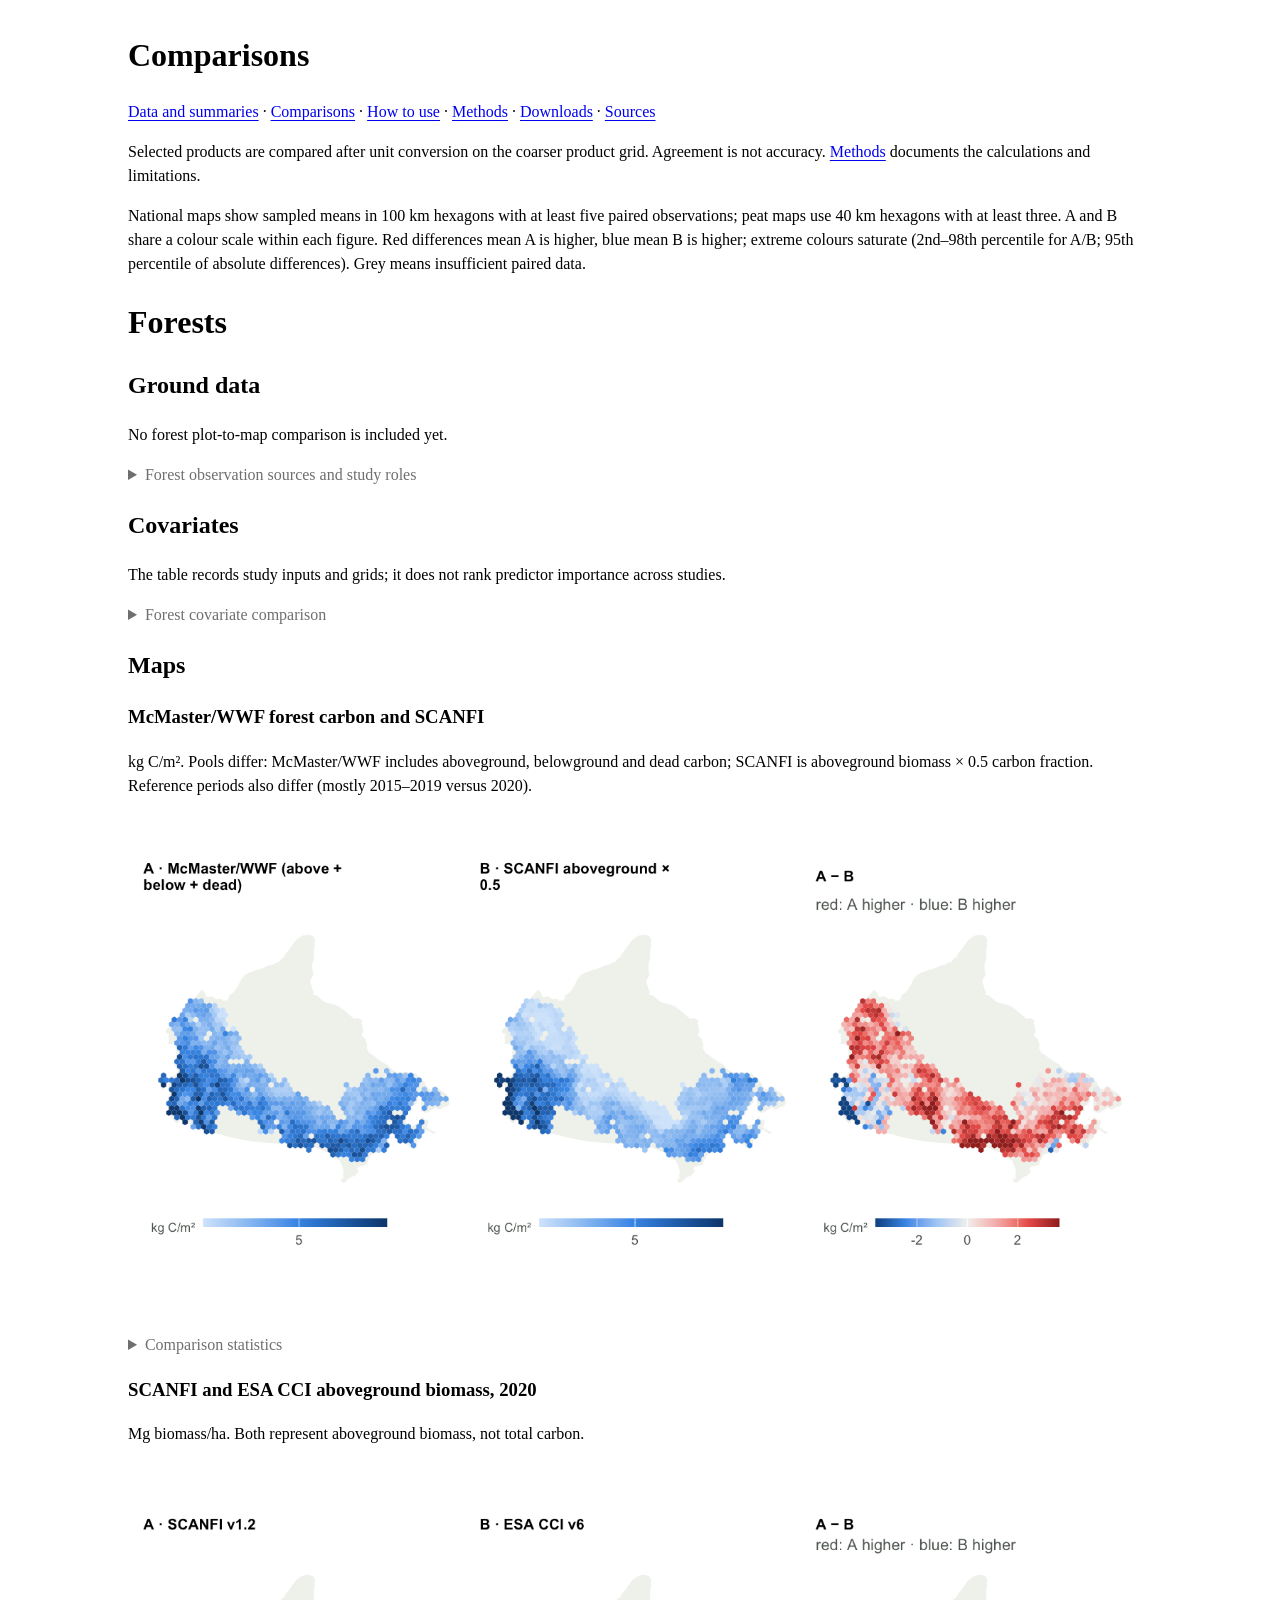
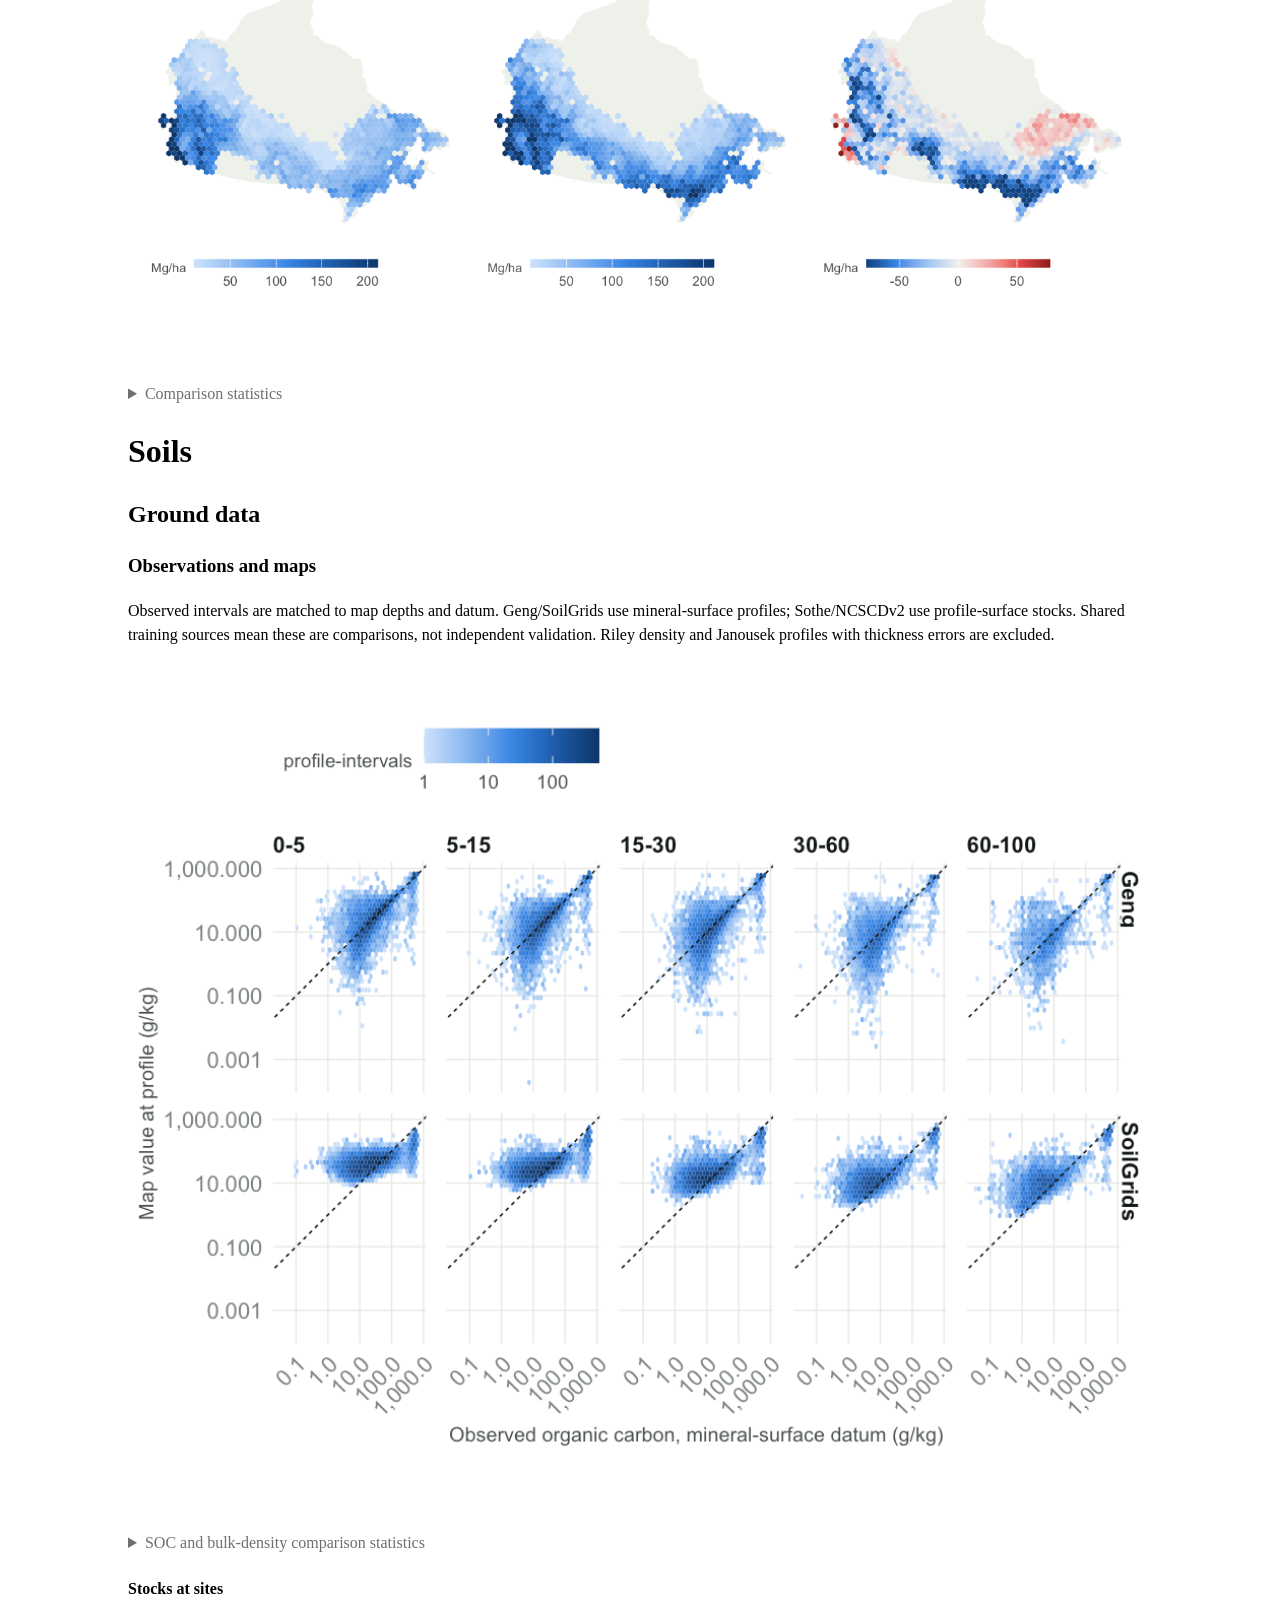
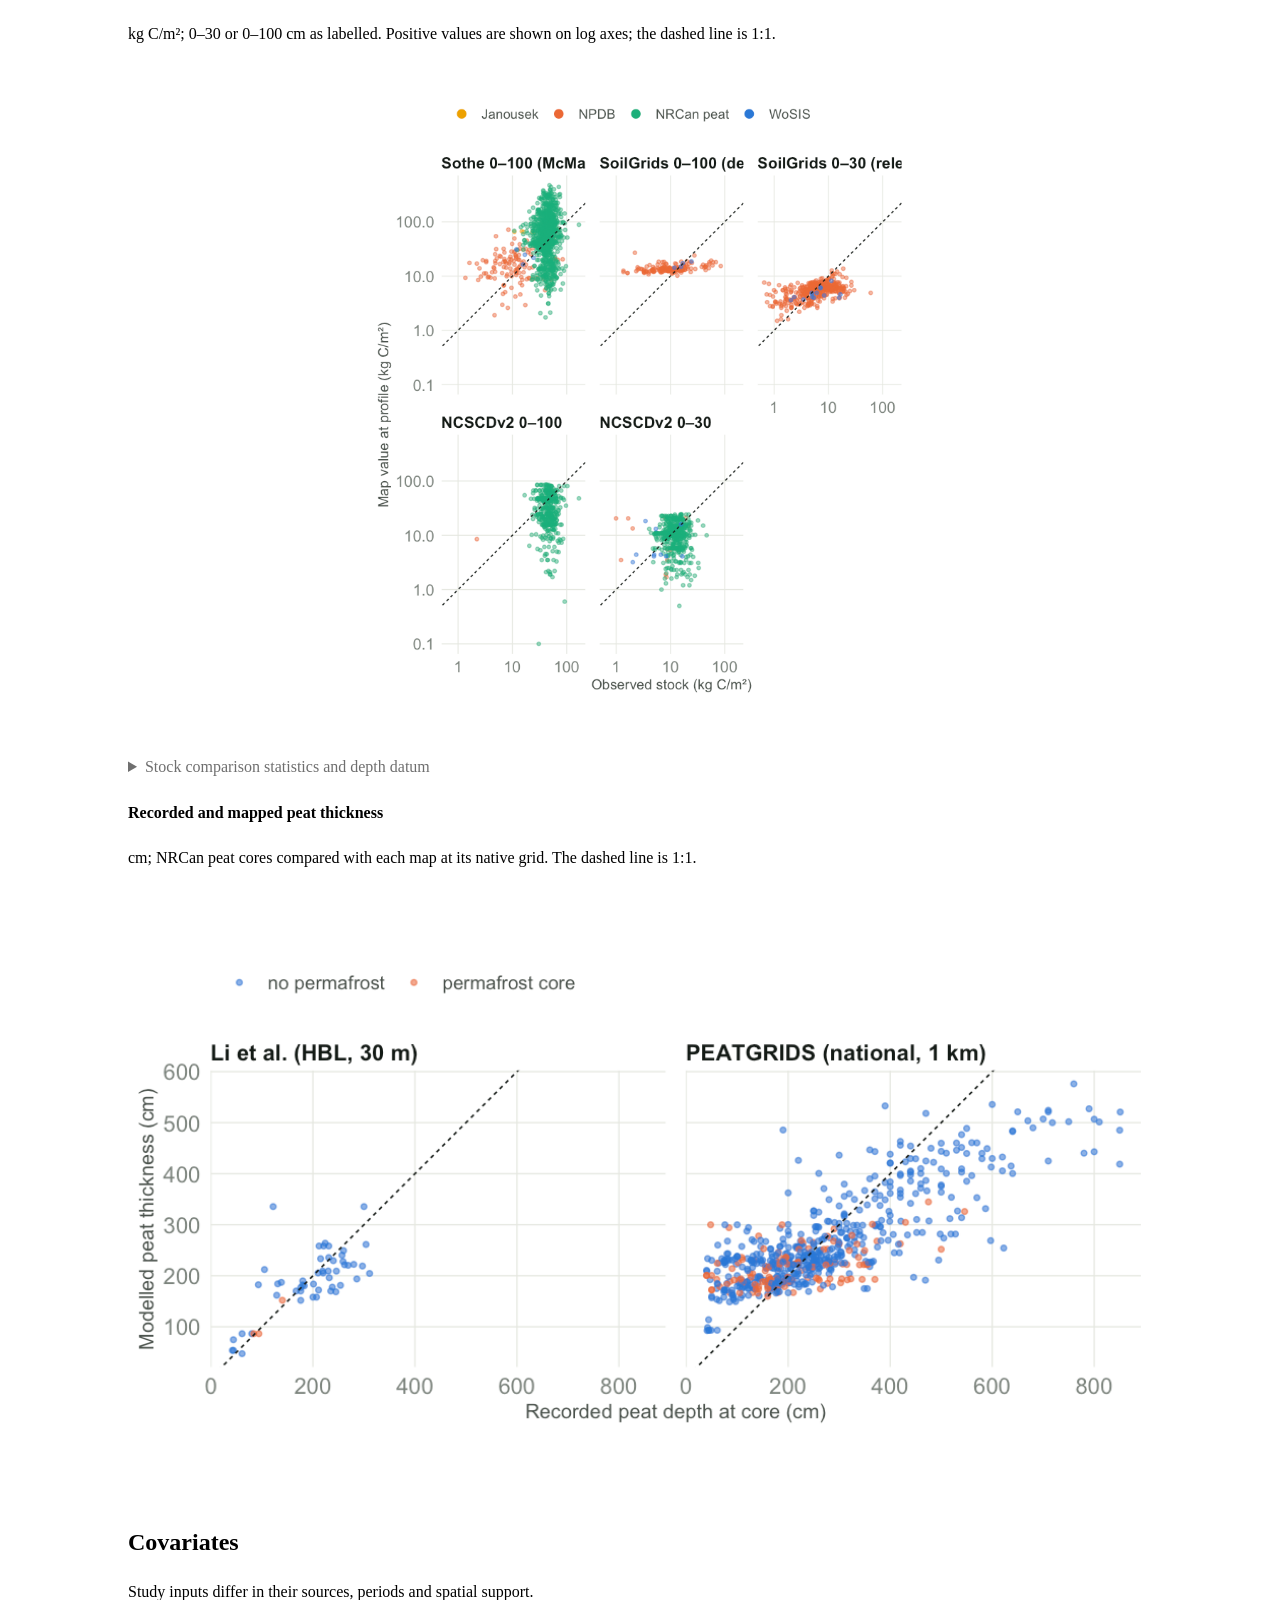
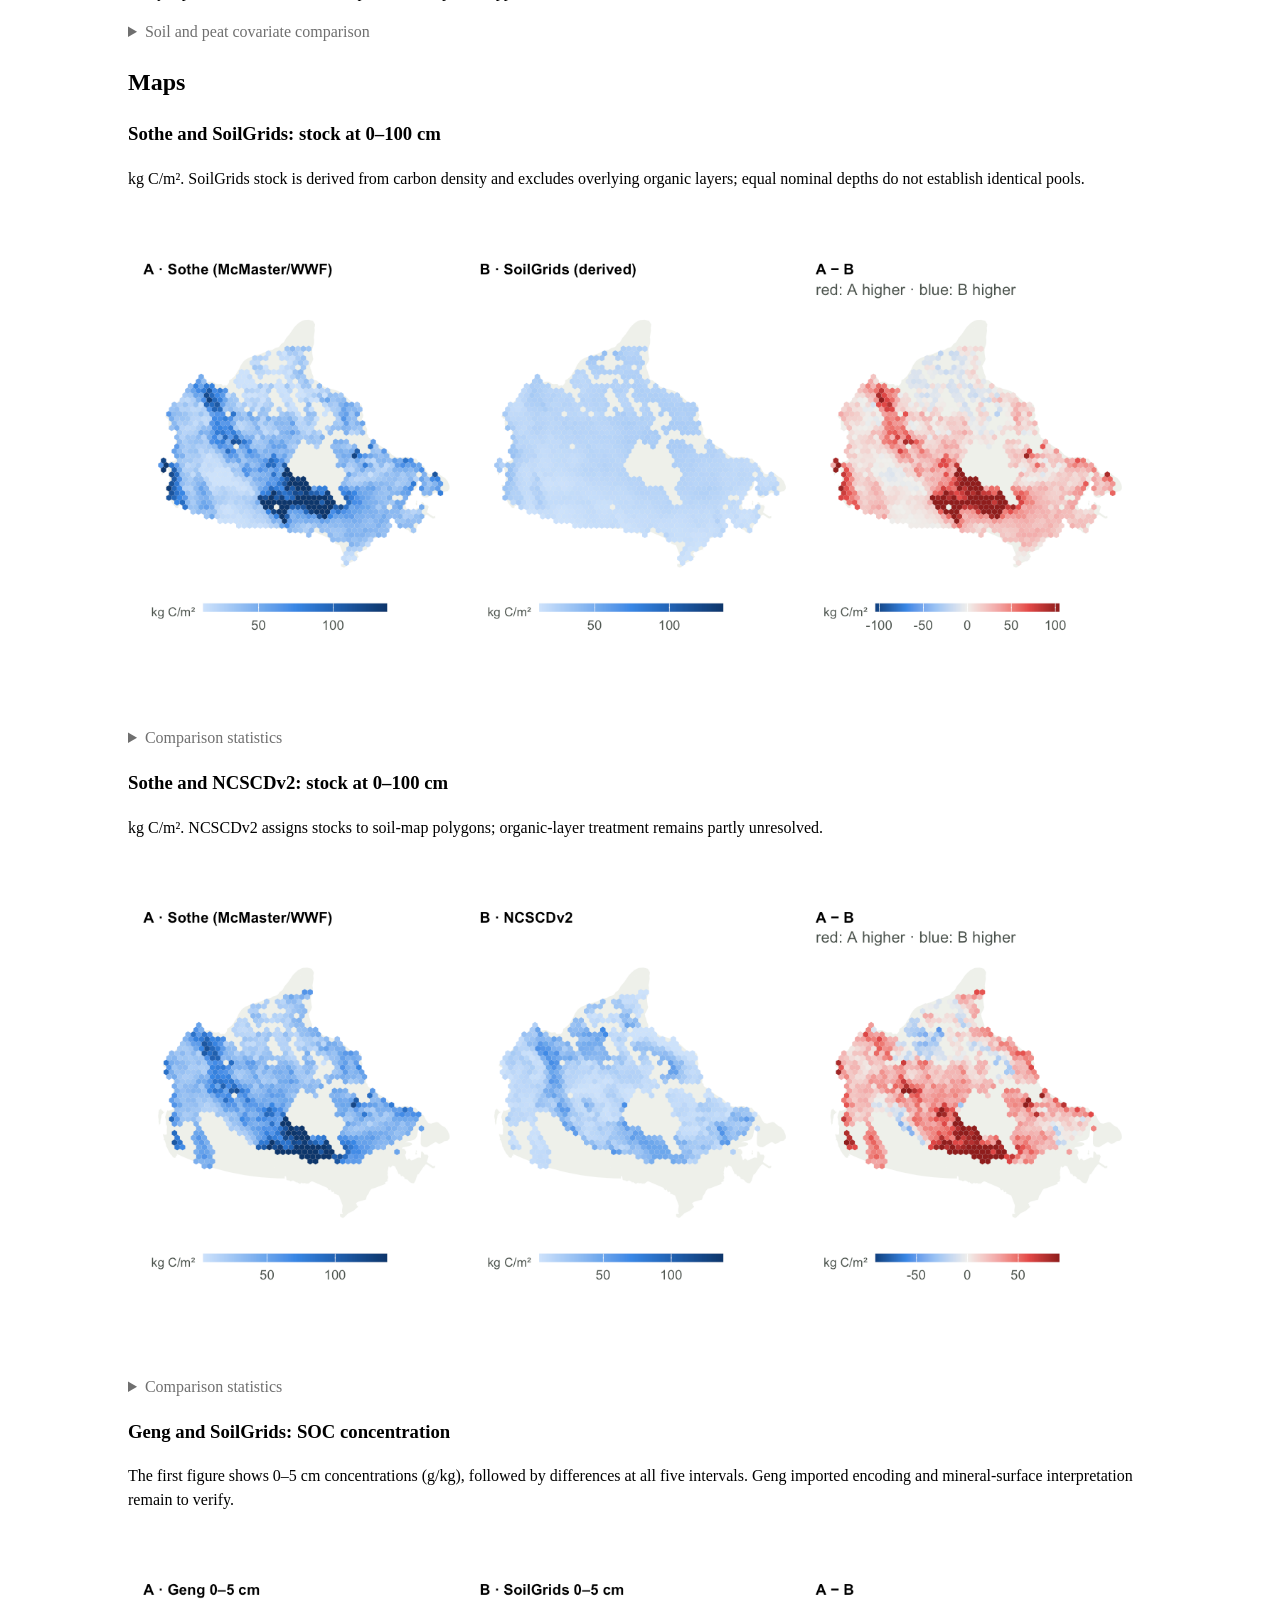
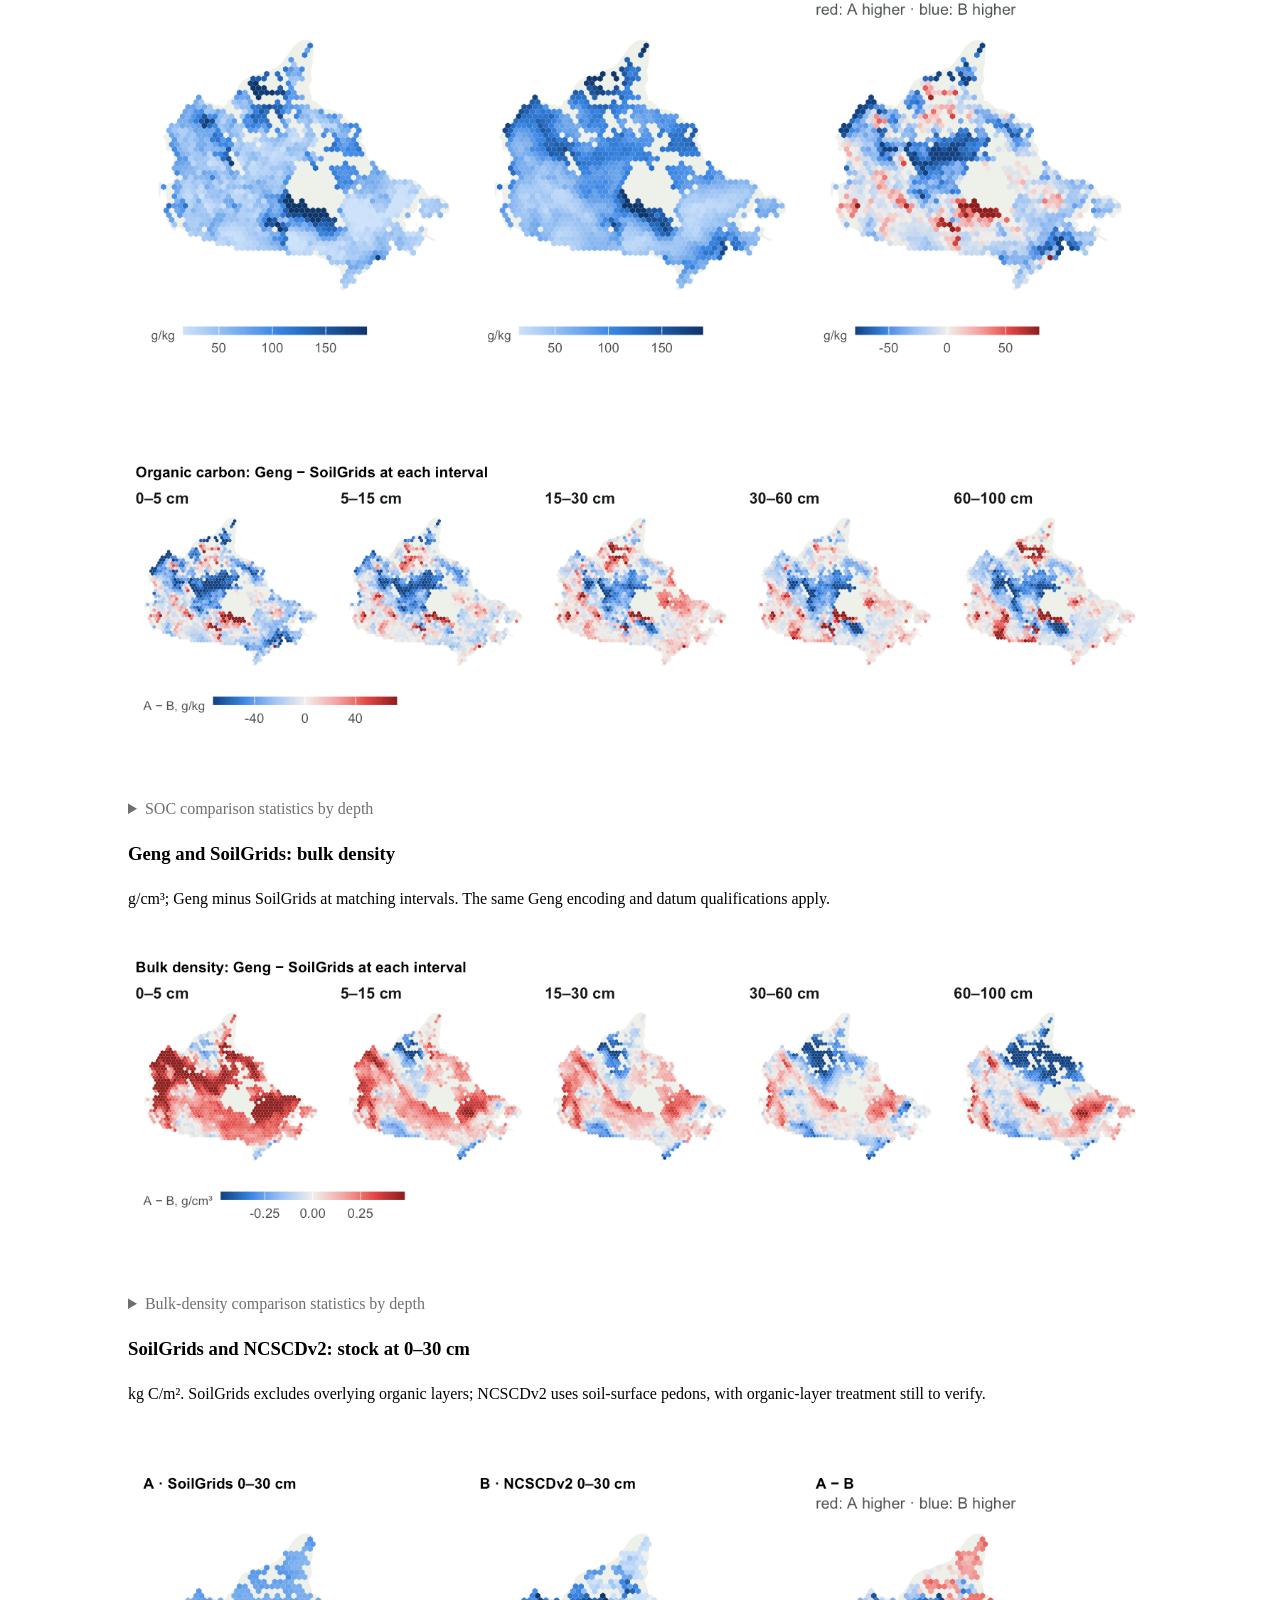
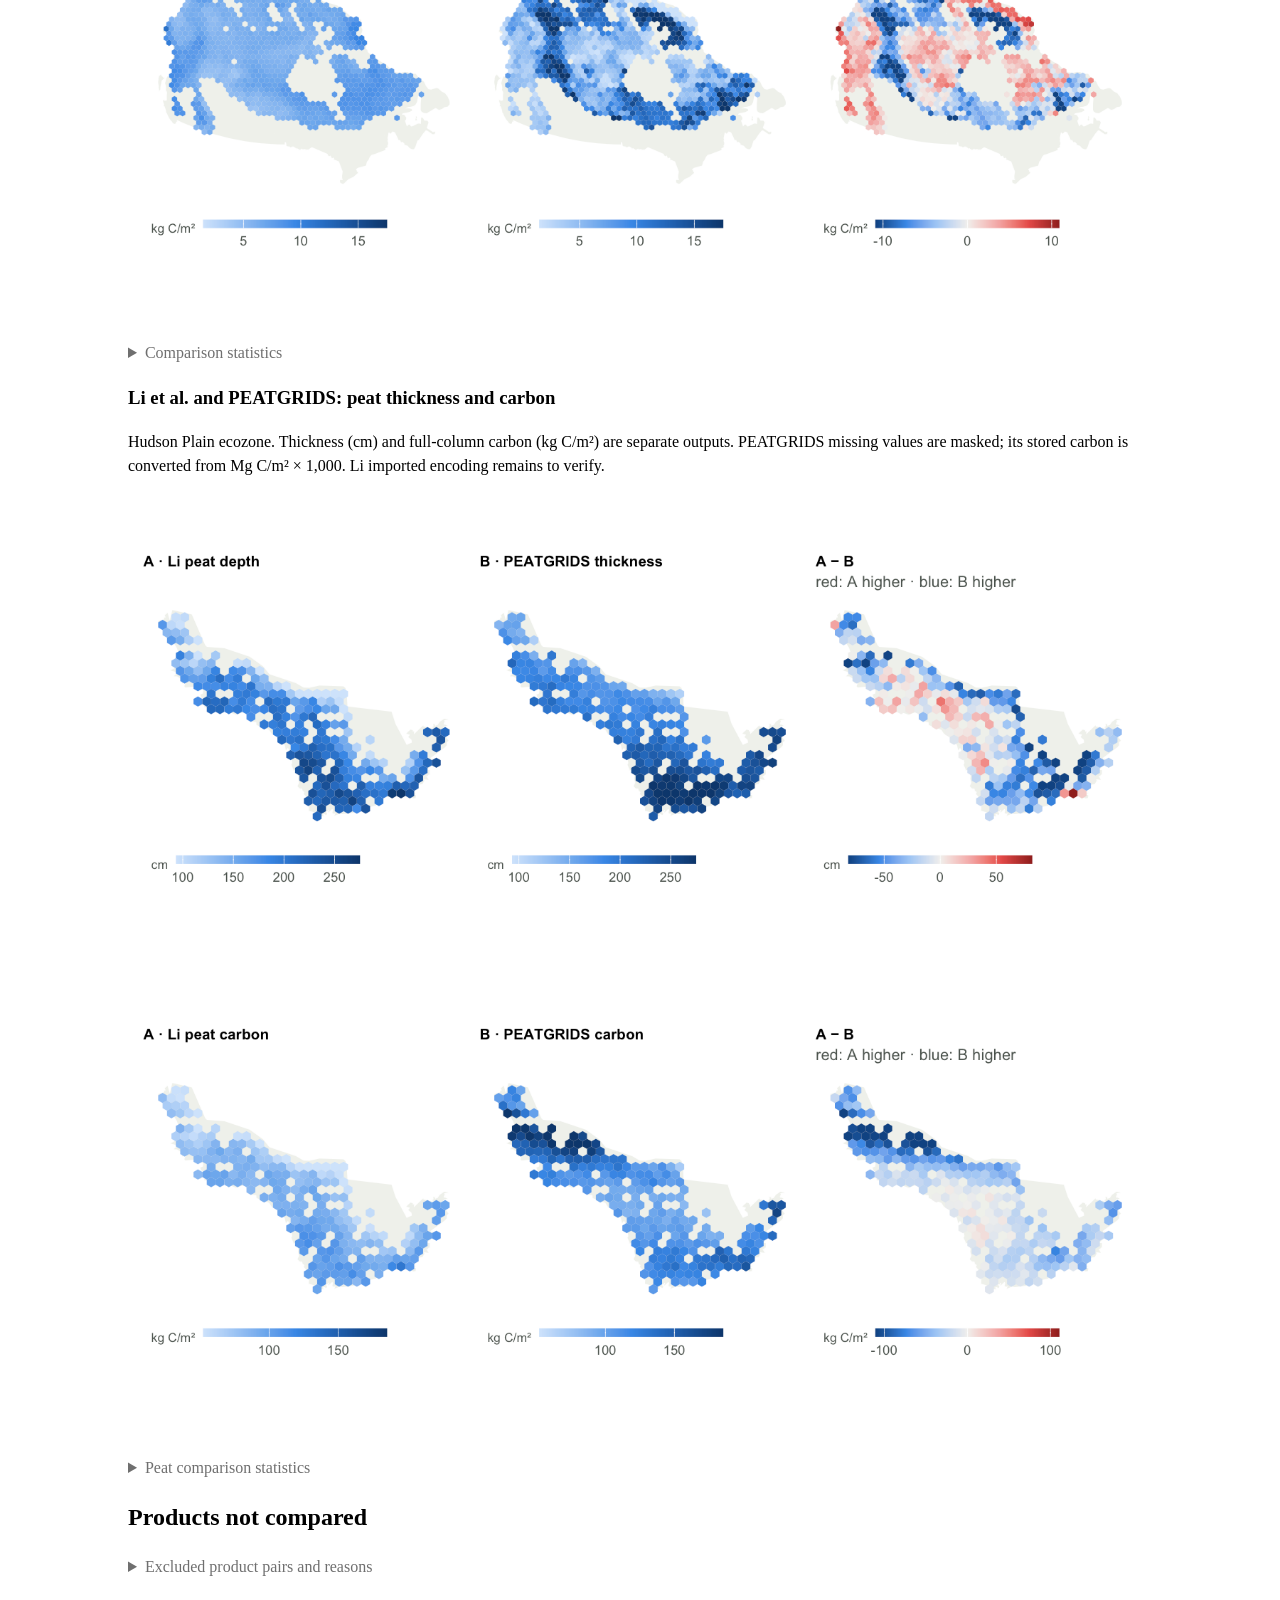
==== commit b54bc717: "Built site for gh-pages" ====
--- a/compare.html
+++ b/compare.html
@@ -7,7 +7,7 @@
 <meta name="viewport" content="width=device-width, initial-scale=1.0, user-scalable=yes">
 
 
-<title>Comparisons – Carbon State of Data</title>
+<title>Comparisons – State of Carbon Data in Canada</title>
 <style>
 /* Default styles provided by pandoc.
 ** See https://pandoc.org/MANUAL.html#variables-for-html for config info.
@@ -23,204 +23,45 @@
   margin: 0 0.8em 0.2em -1em; /* quarto-specific, see https://github.com/quarto-dev/quarto-cli/issues/4556 */ 
   vertical-align: middle;
 }
+.display.math{display: block; text-align: center; margin: 0.5rem auto;}
 </style>
 
 
-<script src="site_libs/quarto-nav/quarto-nav.js"></script>
-<script src="site_libs/quarto-nav/headroom.min.js"></script>
 <script src="site_libs/clipboard/clipboard.min.js"></script>
-<script src="site_libs/quarto-search/autocomplete.umd.js"></script>
-<script src="site_libs/quarto-search/fuse.min.js"></script>
-<script src="site_libs/quarto-search/quarto-search.js"></script>
-<meta name="quarto:offset" content="./">
-<script src="site_libs/quarto-html/quarto.js" type="module"></script>
-<script src="site_libs/quarto-html/tabsets/tabsets.js" type="module"></script>
+<script src="site_libs/quarto-html/tabby.min.js"></script>
 <script src="site_libs/quarto-html/popper.min.js"></script>
 <script src="site_libs/quarto-html/tippy.umd.min.js"></script>
-<script src="site_libs/quarto-html/anchor.min.js"></script>
 <link href="site_libs/quarto-html/tippy.css" rel="stylesheet">
-<link href="site_libs/quarto-html/quarto-syntax-highlighting-138a9145ecad1124718f867e5b4babdc.css" rel="stylesheet" id="quarto-text-highlighting-styles">
-<script src="site_libs/bootstrap/bootstrap.min.js"></script>
-<link href="site_libs/bootstrap/bootstrap-icons.css" rel="stylesheet">
-<link href="site_libs/bootstrap/bootstrap-2ffcf84053bf49f5f4b59b710a9a6e20.min.css" rel="stylesheet" append-hash="true" id="quarto-bootstrap" data-mode="light">
-<script id="quarto-search-options" type="application/json">{
-  "location": "navbar",
-  "copy-button": false,
-  "collapse-after": 3,
-  "panel-placement": "end",
-  "type": "overlay",
-  "limit": 50,
-  "keyboard-shortcut": [
-    "f",
-    "/",
-    "s"
-  ],
-  "show-item-context": false,
-  "language": {
-    "search-no-results-text": "No results",
-    "search-matching-documents-text": "matching documents",
-    "search-copy-link-title": "Copy link to search",
-    "search-hide-matches-text": "Hide additional matches",
-    "search-more-match-text": "more match in this document",
-    "search-more-matches-text": "more matches in this document",
-    "search-clear-button-title": "Clear",
-    "search-text-placeholder": "",
-    "search-detached-cancel-button-title": "Cancel",
-    "search-submit-button-title": "Submit",
-    "search-label": "Search"
-  }
-}</script>
-<style>html{ scroll-behavior: smooth; }</style>
-
-
+<link href="site_libs/quarto-html/light-border.css" rel="stylesheet">
+<link href="site_libs/quarto-html/quarto-html-640605f58ae58ee79329c070719e555b.min.css" rel="stylesheet" append-hash="true" data-mode="light">
+<link href="site_libs/quarto-html/quarto-syntax-highlighting-7f8f88aac4f3542376d5c11b86a4c14d.css" rel="stylesheet" id="quarto-text-highlighting-styles">
+
+
+<link rel="stylesheet" href="assets/plain.css">
 </head>
 
-<body class="nav-fixed quarto-light">
-
-<div id="quarto-search-results"></div>
-  <header id="quarto-header" class="headroom fixed-top">
-    <nav class="navbar navbar-expand-lg " data-bs-theme="dark">
-      <div class="navbar-container container-fluid">
-      <div class="navbar-brand-container mx-auto">
-    <a class="navbar-brand" href="./index.html">
-    <span class="navbar-title">Carbon State of Data</span>
-    </a>
-  </div>
-            <div id="quarto-search" class="" title="Search"></div>
-          <button class="navbar-toggler" type="button" data-bs-toggle="collapse" data-bs-target="#navbarCollapse" aria-controls="navbarCollapse" role="menu" aria-expanded="false" aria-label="Toggle navigation" onclick="if (window.quartoToggleHeadroom) { window.quartoToggleHeadroom(); }">
-  <span class="navbar-toggler-icon"></span>
-</button>
-          <div class="collapse navbar-collapse" id="navbarCollapse">
-            <ul class="navbar-nav navbar-nav-scroll me-auto">
-  <li class="nav-item">
-    <a class="nav-link" href="./index.html"> 
-<span class="menu-text">Data and summaries</span></a>
-  </li>  
-  <li class="nav-item">
-    <a class="nav-link active" href="./compare.html" aria-current="page"> 
-<span class="menu-text">Comparisons</span></a>
-  </li>  
-  <li class="nav-item">
-    <a class="nav-link" href="./use.html"> 
-<span class="menu-text">How to use</span></a>
-  </li>  
-</ul>
-            <ul class="navbar-nav navbar-nav-scroll ms-auto">
-  <li class="nav-item dropdown ">
-    <a class="nav-link dropdown-toggle" href="#" id="nav-menu-more" role="link" data-bs-toggle="dropdown" aria-expanded="false">
- <span class="menu-text">More</span>
-    </a>
-    <ul class="dropdown-menu dropdown-menu-end" aria-labelledby="nav-menu-more">    
-        <li>
-    <a class="dropdown-item" href="./report/methods.html">
- <span class="dropdown-text">Methods</span></a>
-  </li>  
-        <li>
-    <a class="dropdown-item" href="./downloads.html">
- <span class="dropdown-text">Downloads</span></a>
-  </li>  
-        <li>
-    <a class="dropdown-item" href="./sources.html">
- <span class="dropdown-text">Sources</span></a>
-  </li>  
-        <li>
-    <a class="dropdown-item" href="./contribute.html">
- <span class="dropdown-text">Contribute</span></a>
-  </li>  
-    </ul>
-  </li>
-  <li class="nav-item compact">
-    <a class="nav-link" href="https://github.com/CathalD/Carbon_Data_SOD"> <i class="bi bi-github" role="img" aria-label="GitHub repository">
-</i> 
-<span class="menu-text"></span></a>
-  </li>  
-</ul>
-          </div> <!-- /navcollapse -->
-            <div class="quarto-navbar-tools">
-</div>
-      </div> <!-- /container-fluid -->
-    </nav>
+<body>
+
+
+<header id="title-block-header">
+<h1 class="title">Comparisons</h1>
+
 </header>
-<!-- content -->
-<div id="quarto-content" class="quarto-container page-columns page-rows-contents page-layout-article page-navbar">
-<!-- sidebar -->
-<!-- margin-sidebar -->
-    <div id="quarto-margin-sidebar" class="sidebar margin-sidebar">
-        <nav id="TOC" role="doc-toc" class="toc-active">
-    <h2 id="toc-title">On this page</h2>
-   
-  <ul>
-  <li><a href="#forests" id="toc-forests" class="nav-link active" data-scroll-target="#forests">Forests</a>
-  <ul class="collapse">
-  <li><a href="#forests-ground" id="toc-forests-ground" class="nav-link" data-scroll-target="#forests-ground">Ground data</a></li>
-  <li><a href="#forests-covariates" id="toc-forests-covariates" class="nav-link" data-scroll-target="#forests-covariates">Covariates</a></li>
-  <li><a href="#forests-maps" id="toc-forests-maps" class="nav-link" data-scroll-target="#forests-maps">Maps</a>
-  <ul class="collapse">
-  <li><a href="#mcmaster-scanfi" id="toc-mcmaster-scanfi" class="nav-link" data-scroll-target="#mcmaster-scanfi">McMaster/WWF forest carbon vs SCANFI aboveground carbon</a></li>
-  <li><a href="#scanfi-esa" id="toc-scanfi-esa" class="nav-link" data-scroll-target="#scanfi-esa">Aboveground biomass 2020 · SCANFI v1.2 vs ESA CCI v6</a></li>
-  </ul></li>
-  </ul></li>
-  <li><a href="#soils" id="toc-soils" class="nav-link" data-scroll-target="#soils">Soils</a>
-  <ul class="collapse">
-  <li><a href="#soils-ground" id="toc-soils-ground" class="nav-link" data-scroll-target="#soils-ground">Ground data</a>
-  <ul class="collapse">
-  <li><a href="#profiles-vs-maps" id="toc-profiles-vs-maps" class="nav-link" data-scroll-target="#profiles-vs-maps">Observations versus maps</a></li>
-  </ul></li>
-  <li><a href="#soils-covariates" id="toc-soils-covariates" class="nav-link" data-scroll-target="#soils-covariates">Covariates</a></li>
-  <li><a href="#soils-maps" id="toc-soils-maps" class="nav-link" data-scroll-target="#soils-maps">Maps</a>
-  <ul class="collapse">
-  <li><a href="#sothe-soilgrids" id="toc-sothe-soilgrids" class="nav-link" data-scroll-target="#sothe-soilgrids">Sothe (McMaster/WWF) vs SoilGrids · SOC stock 0–100 cm</a></li>
-  <li><a href="#sothe-ncscd" id="toc-sothe-ncscd" class="nav-link" data-scroll-target="#sothe-ncscd">Sothe (McMaster/WWF) vs NCSCDv2 · SOC stock 0–100 cm</a></li>
-  <li><a href="#geng-soilgrids" id="toc-geng-soilgrids" class="nav-link" data-scroll-target="#geng-soilgrids">Organic carbon concentration · Geng vs SoilGrids</a></li>
-  <li><a href="#soilgrids-ncscd" id="toc-soilgrids-ncscd" class="nav-link" data-scroll-target="#soilgrids-ncscd">SOC stock 0–30 cm · SoilGrids vs NCSCDv2</a></li>
-  <li><a href="#peat" id="toc-peat" class="nav-link" data-scroll-target="#peat">Peat thickness and peat carbon · Li et al.&nbsp;vs PEATGRIDS, Hudson Bay Lowlands</a></li>
-  </ul></li>
-  <li><a href="#not-compared" id="toc-not-compared" class="nav-link" data-scroll-target="#not-compared">Products not compared</a></li>
-  </ul></li>
-  </ul>
-<div class="toc-actions"><ul><li><a href="https://github.com/CathalD/Carbon_Data_SOD/blob/comparison-analysis/Comparison/compare.qmd" class="toc-action"><i class="bi bi-github"></i>View source</a></li><li><a href="https://github.com/CathalD/Carbon_Data_SOD/issues/new" class="toc-action"><i class="bi empty"></i>Report an issue</a></li></ul></div></nav>
-    </div>
-<!-- main -->
-<main class="content" id="quarto-document-content">
-
-<header id="title-block-header" class="quarto-title-block default">
-<div class="quarto-title">
-<h1 class="title">Comparisons</h1>
-<p class="subtitle lead">How the data differ and what can be compared. The McMaster/WWF maps (Sothe et al.&nbsp;2022) come first.</p>
-</div>
-
-
-
-<div class="quarto-title-meta">
-
-    
-  
-    
-  </div>
-  
-
-
-</header>
-
-
-<div class="callout callout-style-simple callout-note">
-<div class="callout-body d-flex">
-<div class="callout-icon-container">
-<i class="callout-icon"></i>
-</div>
-<div class="callout-body-container">
-<p>Products are compared only where they report the same quantity at the same depth or pool. Each pair is compared on the coarser of its two grids, using 30,000 area-uniform random points (1,500 in the Hudson Plain for peat). Agreement is not accuracy: two maps can agree because they share training data. Full definitions are in <a href="./report/methods.html">Methods</a>; statistics for every pair are in <a href="./downloads.html">Downloads</a>.</p>
-</div>
-</div>
-</div>
-<section id="forests" class="level1">
-<h1>Forests</h1>
-<section id="forests-ground" class="level2">
-<h2 class="anchored" data-anchor-id="forests-ground">Ground data</h2>
-<p>No forest plot-to-map comparison is included in this release. The forest plot sources differ in what they measure, their plot support and how the maps used them:</p>
-<div class="cell" data-layout-align="left">
-<div class="cell-output-display">
-<table class="caption-top table table-sm table-striped small">
+
+
+<p><a href="./index.html">Data and summaries</a> · <a href="./compare.html">Comparisons</a> · <a href="./use.html">How to use</a> · <a href="./report/methods.html">Methods</a> · <a href="./downloads.html">Downloads</a> · <a href="./sources.html">Sources</a></p>
+<p>Selected products are compared after unit conversion on the coarser product grid. Agreement is not accuracy. <a href="./report/methods.html">Methods</a> documents the calculations and limitations.</p>
+<p>National maps show sampled means in 100 km hexagons with at least five paired observations; peat maps use 40 km hexagons with at least three. A and B share a colour scale within each figure. Red differences mean A is higher, blue mean B is higher; extreme colours saturate (2nd–98th percentile for A/B; 95th percentile of absolute differences). Grey means insufficient paired data.</p>
+<h1 id="forests">Forests</h1>
+<h2 id="forests-ground">Ground data</h2>
+<p>No forest plot-to-map comparison is included yet.</p>
+<details>
+<summary>
+Forest observation sources and study roles
+</summary>
+<div class="cell" data-layout-align="left">
+<div class="cell-output-display">
+<table class="caption-top">
 <caption>Shared validation data do not mean shared training data.</caption>
 <colgroup>
 <col style="width: 11%">
@@ -325,13 +166,16 @@
 </table>
 </div>
 </div>
-</section>
-<section id="forests-covariates" class="level2">
-<h2 class="anchored" data-anchor-id="forests-covariates">Covariates</h2>
-<p>Forest studies draw on different variable families and map at different grids. A 400 m² inventory plot is about one 20 × 20 m footprint, finer than every output grid below.</p>
-<div class="cell" data-layout-align="left">
-<div class="cell-output-display">
-<table class="caption-top table table-sm table-striped small">
+</details>
+<h2 id="forests-covariates">Covariates</h2>
+<p>The table records study inputs and grids; it does not rank predictor importance across studies.</p>
+<details>
+<summary>
+Forest covariate comparison
+</summary>
+<div class="cell" data-layout-align="left">
+<div class="cell-output-display">
+<table class="caption-top">
 <colgroup>
 <col style="width: 13%">
 <col style="width: 26%">
@@ -402,50 +246,26 @@
 </table>
 </div>
 </div>
-</section>
-<section id="forests-maps" class="level2">
-<h2 class="anchored" data-anchor-id="forests-maps">Maps</h2>
-<section id="mcmaster-scanfi" class="level3">
-<h3 class="anchored" data-anchor-id="mcmaster-scanfi">McMaster/WWF forest carbon vs SCANFI aboveground carbon</h3>
-<p><strong>What and why.</strong> McMaster/WWF is the most cited Canadian forest carbon map; SCANFI is the national 30 m inventory-based biomass map. SCANFI biomass is converted to carbon (× 0.5 carbon fraction × 0.1, t/ha to kg/m²). The pools differ: McMaster/WWF includes belowground and dead carbon, so a higher McMaster/WWF value is expected.<br> <strong>Region · year · pool · grid.</strong> Canada · McMaster/WWF inputs mostly 2015–2019, SCANFI 2020 · total vegetation carbon vs aboveground carbon · McMaster/WWF ≈250 m grid (SCANFI averaged up).</p>
+</details>
+<h2 id="forests-maps">Maps</h2>
+<h3 id="mcmaster-scanfi">McMaster/WWF forest carbon and SCANFI</h3>
+<p>kg C/m². Pools differ: McMaster/WWF includes aboveground, belowground and dead carbon; SCANFI is aboveground biomass × 0.5 carbon fraction. Reference periods also differ (mostly 2015–2019 versus 2020).</p>
 <div class="cell" data-layout-align="left">
 <div class="cell-output-display">
 <div class="quarto-figure quarto-figure-left">
-<figure class="figure">
-<p><img src="compare_files/figure-html/chart-mcm-maps-1.png" class="img-fluid figure-img" style="width:100.0%"></p>
-<figcaption>A and B share one colour scale. Each hexagon (100 km across) shows the mean of the sampled comparison-grid pixels inside it, using only points where both products have data; hexagons with fewer than 5 points are left blank. These are the same points as the statistics.</figcaption>
+<figure>
+<p><img src="compare_files/figure-html/chart-mcm-maps-1.png" class="img-fluid quarto-figure quarto-figure-left" style="width:100.0%"></p>
 </figure>
 </div>
 </div>
 </div>
-<div class="cell" data-layout-align="left">
-<p>McMaster/WWF is higher almost everywhere (a median 1.57× SCANFI aboveground carbon, interquartile range 0.96–2.69) and the two share their spatial pattern; the difference mixes the extra pools with genuine disagreement and cannot be split between them.</p>
-<p><strong>Mean A − B:</strong> 1.3 kg C/m² · <strong>RMSD:</strong> 2.97 kg C/m² · <strong>n:</strong> 10,616 points</p>
-</div>
-<div class="callout callout-style-simple callout-note callout-titled">
-<div class="callout-header d-flex align-content-center collapsed" data-bs-toggle="collapse" data-bs-target=".callout-1-contents" aria-controls="callout-1" aria-expanded="false" aria-label="Toggle callout">
-<div class="callout-icon-container">
-<i class="callout-icon"></i>
-</div>
-<div class="callout-title-container flex-fill">
-<span class="screen-reader-only">Note</span>Details: scatter, ecozones and full statistics
-</div>
-<div class="callout-btn-toggle d-inline-block border-0 py-1 ps-1 pe-0 float-end"><i class="callout-toggle"></i></div>
-</div>
-<div id="callout-1" class="callout-1-contents callout-collapse collapse">
-<div class="callout-body-container callout-body">
-<div class="cell" data-layout-align="left">
-<div class="cell-output-display">
-<div class="quarto-figure quarto-figure-left">
-<figure class="figure">
-<p><img src="compare_files/figure-html/unnamed-chunk-5-1.png" class="img-fluid quarto-figure quarto-figure-left figure-img" style="width:100.0%"></p>
-</figure>
-</div>
-</div>
-</div>
-<div class="cell" data-layout-align="left">
-<div class="cell-output-display">
-<table class="caption-top table table-sm table-striped small">
+<details>
+<summary>
+Comparison statistics
+</summary>
+<div class="cell" data-layout-align="left">
+<div class="cell-output-display">
+<table class="caption-top" style="width:100%;">
 <caption>Units: kg C/m². A minus B; RMSD = root-mean-square difference; r = Pearson correlation.</caption>
 <colgroup>
 <col style="width: 50%">
@@ -484,52 +304,25 @@
 </table>
 </div>
 </div>
-<p>Using the IPCC default carbon fraction of 0.47 instead of 0.5 would lower SCANFI carbon by 6%.</p>
-</div>
-</div>
-</div>
-</section>
-<section id="scanfi-esa" class="level3">
-<h3 class="anchored" data-anchor-id="scanfi-esa">Aboveground biomass 2020 · SCANFI v1.2 vs ESA CCI v6</h3>
-<p><strong>What and why.</strong> Two national aboveground biomass maps for the same year. This is biomass, not total ecosystem carbon.<br> <strong>Region · year · pool · grid.</strong> Canada · 2020 · aboveground biomass (Mg/ha) · ESA CCI 100 m grid (SCANFI averaged up).</p>
+</details>
+<h3 id="scanfi-esa">SCANFI and ESA CCI aboveground biomass, 2020</h3>
+<p>Mg biomass/ha. Both represent aboveground biomass, not total carbon.</p>
 <div class="cell" data-layout-align="left">
 <div class="cell-output-display">
 <div class="quarto-figure quarto-figure-left">
-<figure class="figure">
-<p><img src="compare_files/figure-html/chart-agb-maps-1.png" class="img-fluid figure-img" style="width:100.0%"></p>
-<figcaption>A and B share one colour scale. Each hexagon (100 km across) shows the mean of the sampled comparison-grid pixels inside it, using only points where both products have data; hexagons with fewer than 5 points are left blank. These are the same points as the statistics.</figcaption>
+<figure>
+<p><img src="compare_files/figure-html/chart-agb-maps-1.png" class="img-fluid quarto-figure quarto-figure-left" style="width:100.0%"></p>
 </figure>
 </div>
 </div>
 </div>
-<div class="cell" data-layout-align="left">
-<p>ESA CCI is higher on average and the two share their broad pattern (r = 0.71).</p>
-<p><strong>Mean A − B:</strong> -24 Mg/ha · <strong>RMSD:</strong> 56.8 Mg/ha · <strong>n:</strong> 12,134 points</p>
-</div>
-<div class="callout callout-style-simple callout-note callout-titled">
-<div class="callout-header d-flex align-content-center collapsed" data-bs-toggle="collapse" data-bs-target=".callout-2-contents" aria-controls="callout-2" aria-expanded="false" aria-label="Toggle callout">
-<div class="callout-icon-container">
-<i class="callout-icon"></i>
-</div>
-<div class="callout-title-container flex-fill">
-<span class="screen-reader-only">Note</span>Details: scatter, ecozones and full statistics
-</div>
-<div class="callout-btn-toggle d-inline-block border-0 py-1 ps-1 pe-0 float-end"><i class="callout-toggle"></i></div>
-</div>
-<div id="callout-2" class="callout-2-contents callout-collapse collapse">
-<div class="callout-body-container callout-body">
-<div class="cell" data-layout-align="left">
-<div class="cell-output-display">
-<div class="quarto-figure quarto-figure-left">
-<figure class="figure">
-<p><img src="compare_files/figure-html/unnamed-chunk-9-1.png" class="img-fluid quarto-figure quarto-figure-left figure-img" style="width:100.0%"></p>
-</figure>
-</div>
-</div>
-</div>
-<div class="cell" data-layout-align="left">
-<div class="cell-output-display">
-<table class="caption-top table table-sm table-striped small">
+<details>
+<summary>
+Comparison statistics
+</summary>
+<div class="cell" data-layout-align="left">
+<div class="cell-output-display">
+<table class="caption-top">
 <caption>Units: Mg/ha. A minus B; RMSD = root-mean-square difference; r = Pearson correlation.</caption>
 <colgroup>
 <col style="width: 31%">
@@ -568,145 +361,27 @@
 </table>
 </div>
 </div>
-</div>
-</div>
-</div>
-</section>
-</section>
-</section>
-<section id="soils" class="level1">
-<h1>Soils</h1>
-<section id="soils-ground" class="level2">
-<h2 class="anchored" data-anchor-id="soils-ground">Ground data</h2>
-<p>The five hosted profile datasets differ in where they sample, how deep they go and what they record.</p>
+</details>
+<h1 id="soils">Soils</h1>
+<h2 id="soils-ground">Ground data</h2>
+<h3 id="profiles-vs-maps">Observations and maps</h3>
+<p>Observed intervals are matched to map depths and datum. Geng/SoilGrids use mineral-surface profiles; Sothe/NCSCDv2 use profile-surface stocks. Shared training sources mean these are comparisons, not independent validation. Riley density and Janousek profiles with thickness errors are excluded.</p>
 <div class="cell" data-layout-align="left">
 <div class="cell-output-display">
 <div class="quarto-figure quarto-figure-left">
-<figure class="figure">
-<p><img src="compare_files/figure-html/chart-reach-1.png" class="img-fluid quarto-figure quarto-figure-left figure-img" style="width:100.0%"></p>
+<figure>
+<p><img src="compare_files/figure-html/unnamed-chunk-8-1.png" class="img-fluid quarto-figure quarto-figure-left" style="width:100.0%"></p>
 </figure>
 </div>
 </div>
 </div>
-<section id="profiles-vs-maps" class="level3">
-<h3 class="anchored" data-anchor-id="profiles-vs-maps">Observations versus maps</h3>
-<p>Each profile takes the value of the map pixel that contains it, at the map’s native grid; observed values are thickness-weighted over layers that fully cover the map’s interval. A matching depth label is not enough, so profiles are matched by depth datum:</p>
-<table class="caption-top table">
-<colgroup>
-<col style="width: 33%">
-<col style="width: 33%">
-<col style="width: 33%">
-</colgroup>
-<thead>
-<tr class="header">
-<th>Map products</th>
-<th>Profile depth datum</th>
-<th>Profiles used</th>
-</tr>
-</thead>
-<tbody>
-<tr class="odd">
-<td>Geng, SoilGrids (SOC, density, stocks)</td>
-<td>Mineral surface: organic surface layers removed</td>
-<td>WoSIS, NPDB</td>
-</tr>
-<tr class="even">
-<td>Sothe (McMaster/WWF), NCSCDv2 (stocks)</td>
-<td>Profile surface, organic layers included</td>
-<td>All datasets with stocks</td>
-</tr>
-<tr class="odd">
-<td>PEATGRIDS, Li et al.&nbsp;(peat thickness)</td>
-<td>Recorded peat depth per core</td>
-<td>NRCan peat</td>
-</tr>
-</tbody>
-</table>
-<p>WoSIS fed SoilGrids’ training and NPDB is Geng’s source family, so these are comparisons, not independent validation. Riley bulk density (units unverified) and Janousek profiles with thickness errors are excluded.</p>
-<div class="cell" data-layout-align="left">
-<div class="cell-output-display">
-<table class="caption-top table table-sm table-striped small">
-<caption>Carbon stocks at profiles (kg C/m²). Profile-surface stocks are dominated by peat and coastal cores.</caption>
-<colgroup>
-<col style="width: 34%">
-<col style="width: 20%">
-<col style="width: 11%">
-<col style="width: 20%">
-<col style="width: 13%">
-</colgroup>
-<thead>
-<tr class="header">
-<th style="text-align: left;">Map</th>
-<th style="text-align: left;">Profile datum</th>
-<th style="text-align: left;">Profiles</th>
-<th style="text-align: left;">Median observed</th>
-<th style="text-align: left;">Median map</th>
-</tr>
-</thead>
-<tbody>
-<tr class="odd">
-<td style="text-align: left;">Sothe 0–100 (McMaster/WWF)</td>
-<td style="text-align: left;">Profile surface</td>
-<td style="text-align: left;">1,119</td>
-<td style="text-align: left;">41.6</td>
-<td style="text-align: left;">46.3</td>
-</tr>
-<tr class="even">
-<td style="text-align: left;">SoilGrids 0–100 (derived)</td>
-<td style="text-align: left;">Mineral surface</td>
-<td style="text-align: left;">162</td>
-<td style="text-align: left;">9.64</td>
-<td style="text-align: left;">13.4</td>
-</tr>
-<tr class="odd">
-<td style="text-align: left;">SoilGrids 0–30 (released)</td>
-<td style="text-align: left;">Mineral surface</td>
-<td style="text-align: left;">417</td>
-<td style="text-align: left;">6.08</td>
-<td style="text-align: left;">5.6</td>
-</tr>
-<tr class="even">
-<td style="text-align: left;">NCSCDv2 0–100</td>
-<td style="text-align: left;">Profile surface</td>
-<td style="text-align: left;">431</td>
-<td style="text-align: left;">46.9</td>
-<td style="text-align: left;">27.8</td>
-</tr>
-<tr class="odd">
-<td style="text-align: left;">NCSCDv2 0–30</td>
-<td style="text-align: left;">Profile surface</td>
-<td style="text-align: left;">520</td>
-<td style="text-align: left;">12.2</td>
-<td style="text-align: left;">10.9</td>
-</tr>
-</tbody>
-</table>
-</div>
-</div>
-<div class="callout callout-style-simple callout-note callout-titled">
-<div class="callout-header d-flex align-content-center collapsed" data-bs-toggle="collapse" data-bs-target=".callout-3-contents" aria-controls="callout-3" aria-expanded="false" aria-label="Toggle callout">
-<div class="callout-icon-container">
-<i class="callout-icon"></i>
-</div>
-<div class="callout-title-container flex-fill">
-<span class="screen-reader-only">Note</span>Details: organic carbon, bulk density, stocks and peat thickness at profiles
-</div>
-<div class="callout-btn-toggle d-inline-block border-0 py-1 ps-1 pe-0 float-end"><i class="callout-toggle"></i></div>
-</div>
-<div id="callout-3" class="callout-3-contents callout-collapse collapse">
-<div class="callout-body-container callout-body">
-<div class="cell" data-layout-align="left">
-<div class="cell-output-display">
-<div class="quarto-figure quarto-figure-left">
-<figure class="figure">
-<p><img src="compare_files/figure-html/unnamed-chunk-13-1.png" class="img-fluid quarto-figure quarto-figure-left figure-img" style="width:100.0%"></p>
-</figure>
-</div>
-</div>
-</div>
-<div class="cell" data-layout-align="left">
-<div class="cell-output-display">
-<table class="caption-top table table-sm table-striped small">
+<details>
+<summary>
+SOC and bulk-density comparison statistics
+</summary>
+<div class="cell" data-layout-align="left">
+<div class="cell-output-display">
+<table class="caption-top">
 <caption>WoSIS and NPDB mineral layers, five intervals pooled, one row per profile and interval.</caption>
 <colgroup>
 <col style="width: 19%">
@@ -815,35 +490,103 @@
 </table>
 </div>
 </div>
+</details>
+<h4 id="stocks-at-sites">Stocks at sites</h4>
+<p>kg C/m²; 0–30 or 0–100 cm as labelled. Positive values are shown on log axes; the dashed line is 1:1.</p>
 <div class="cell" data-layout-align="left">
 <div class="cell-output-display">
 <div class="quarto-figure quarto-figure-left">
-<figure class="figure">
-<p><img src="compare_files/figure-html/unnamed-chunk-15-1.png" class="img-fluid quarto-figure quarto-figure-left figure-img" style="width:100.0%"></p>
+<figure>
+<p><img src="compare_files/figure-html/unnamed-chunk-10-1.png" class="img-fluid quarto-figure quarto-figure-left" style="width:100.0%"></p>
 </figure>
 </div>
 </div>
 </div>
+<details>
+<summary>
+Stock comparison statistics and depth datum
+</summary>
+<div class="cell" data-layout-align="left">
+<div class="cell-output-display">
+<table class="caption-top" style="width:100%;">
+<caption>Carbon stocks at profiles (kg C/m²). Profile-surface stocks are dominated by peat and coastal cores.</caption>
+<colgroup>
+<col style="width: 34%">
+<col style="width: 20%">
+<col style="width: 11%">
+<col style="width: 20%">
+<col style="width: 13%">
+</colgroup>
+<thead>
+<tr class="header">
+<th style="text-align: left;">Map</th>
+<th style="text-align: left;">Profile datum</th>
+<th style="text-align: left;">Profiles</th>
+<th style="text-align: left;">Median observed</th>
+<th style="text-align: left;">Median map</th>
+</tr>
+</thead>
+<tbody>
+<tr class="odd">
+<td style="text-align: left;">Sothe 0–100 (McMaster/WWF)</td>
+<td style="text-align: left;">Profile surface</td>
+<td style="text-align: left;">1,119</td>
+<td style="text-align: left;">41.6</td>
+<td style="text-align: left;">46.3</td>
+</tr>
+<tr class="even">
+<td style="text-align: left;">SoilGrids 0–100 (derived)</td>
+<td style="text-align: left;">Mineral surface</td>
+<td style="text-align: left;">162</td>
+<td style="text-align: left;">9.64</td>
+<td style="text-align: left;">13.4</td>
+</tr>
+<tr class="odd">
+<td style="text-align: left;">SoilGrids 0–30 (released)</td>
+<td style="text-align: left;">Mineral surface</td>
+<td style="text-align: left;">417</td>
+<td style="text-align: left;">6.08</td>
+<td style="text-align: left;">5.6</td>
+</tr>
+<tr class="even">
+<td style="text-align: left;">NCSCDv2 0–100</td>
+<td style="text-align: left;">Profile surface</td>
+<td style="text-align: left;">431</td>
+<td style="text-align: left;">46.9</td>
+<td style="text-align: left;">27.8</td>
+</tr>
+<tr class="odd">
+<td style="text-align: left;">NCSCDv2 0–30</td>
+<td style="text-align: left;">Profile surface</td>
+<td style="text-align: left;">520</td>
+<td style="text-align: left;">12.2</td>
+<td style="text-align: left;">10.9</td>
+</tr>
+</tbody>
+</table>
+</div>
+</div>
+</details>
+<h4 id="recorded-and-mapped-peat-thickness">Recorded and mapped peat thickness</h4>
+<p>cm; NRCan peat cores compared with each map at its native grid. The dashed line is 1:1.</p>
 <div class="cell" data-layout-align="left">
 <div class="cell-output-display">
 <div class="quarto-figure quarto-figure-left">
-<figure class="figure">
-<p><img src="compare_files/figure-html/unnamed-chunk-16-1.png" class="img-fluid quarto-figure quarto-figure-left figure-img" style="width:100.0%"></p>
+<figure>
+<p><img src="compare_files/figure-html/unnamed-chunk-12-1.png" class="img-fluid quarto-figure quarto-figure-left" style="width:100.0%"></p>
 </figure>
 </div>
 </div>
 </div>
-</div>
-</div>
-</div>
-</section>
-</section>
-<section id="soils-covariates" class="level2">
-<h2 class="anchored" data-anchor-id="soils-covariates">Covariates</h2>
-<p>Soil and peat studies share climate and terrain families but differ in training data and output grid; coarse predictors such as climate and soil class are used to map at much finer grids.</p>
-<div class="cell" data-layout-align="left">
-<div class="cell-output-display">
-<table class="caption-top table table-sm table-striped small">
+<h2 id="soils-covariates">Covariates</h2>
+<p>Study inputs differ in their sources, periods and spatial support.</p>
+<details>
+<summary>
+Soil and peat covariate comparison
+</summary>
+<div class="cell" data-layout-align="left">
+<div class="cell-output-display">
+<table class="caption-top">
 <colgroup>
 <col style="width: 11%">
 <col style="width: 18%">
@@ -977,50 +720,26 @@
 </table>
 </div>
 </div>
-</section>
-<section id="soils-maps" class="level2">
-<h2 class="anchored" data-anchor-id="soils-maps">Maps</h2>
-<section id="sothe-soilgrids" class="level3">
-<h3 class="anchored" data-anchor-id="sothe-soilgrids">Sothe (McMaster/WWF) vs SoilGrids · SOC stock 0–100 cm</h3>
-<p><strong>What and why.</strong> The McMaster/WWF soil carbon map against the global SoilGrids product, at the same 0–100 cm depth. SoilGrids does not release a 0–100 cm stock, so one is derived here by summing its carbon density over its five intervals; SoilGrids also excludes overlying organic layers.<br> <strong>Region · depth · grid.</strong> Canada · 0–100 cm · SoilGrids 250 m grid (Sothe averaged up).</p>
+</details>
+<h2 id="soils-maps">Maps</h2>
+<h3 id="sothe-soilgrids">Sothe and SoilGrids: stock at 0–100 cm</h3>
+<p>kg C/m². SoilGrids stock is derived from carbon density and excludes overlying organic layers; equal nominal depths do not establish identical pools.</p>
 <div class="cell" data-layout-align="left">
 <div class="cell-output-display">
 <div class="quarto-figure quarto-figure-left">
-<figure class="figure">
-<p><img src="compare_files/figure-html/chart-sothe-sg-maps-1.png" class="img-fluid figure-img" style="width:100.0%"></p>
-<figcaption>A and B share one colour scale. Each hexagon (100 km across) shows the mean of the sampled comparison-grid pixels inside it, using only points where both products have data; hexagons with fewer than 5 points are left blank. These are the same points as the statistics.</figcaption>
+<figure>
+<p><img src="compare_files/figure-html/chart-sothe-sg-maps-1.png" class="img-fluid quarto-figure quarto-figure-left" style="width:100.0%"></p>
 </figure>
 </div>
 </div>
 </div>
-<div class="cell" data-layout-align="left">
-<p>Sothe is higher at 79% of points and the two maps are close to uncorrelated (r = 0.07). The largest gap is in the Hudson Plain (median 124 vs 22 kg C/m²), a peat-dominated region, where SoilGrids’ exclusion of overlying organic layers matters most.</p>
-<p><strong>Mean A − B:</strong> 27.1 kg C/m² · <strong>RMSD:</strong> 50.8 kg C/m² · <strong>n:</strong> 19,900 points</p>
-</div>
-<div class="callout callout-style-simple callout-note callout-titled">
-<div class="callout-header d-flex align-content-center collapsed" data-bs-toggle="collapse" data-bs-target=".callout-4-contents" aria-controls="callout-4" aria-expanded="false" aria-label="Toggle callout">
-<div class="callout-icon-container">
-<i class="callout-icon"></i>
-</div>
-<div class="callout-title-container flex-fill">
-<span class="screen-reader-only">Note</span>Details: scatter, ecozones and full statistics
-</div>
-<div class="callout-btn-toggle d-inline-block border-0 py-1 ps-1 pe-0 float-end"><i class="callout-toggle"></i></div>
-</div>
-<div id="callout-4" class="callout-4-contents callout-collapse collapse">
-<div class="callout-body-container callout-body">
-<div class="cell" data-layout-align="left">
-<div class="cell-output-display">
-<div class="quarto-figure quarto-figure-left">
-<figure class="figure">
-<p><img src="compare_files/figure-html/unnamed-chunk-20-1.png" class="img-fluid quarto-figure quarto-figure-left figure-img" style="width:100.0%"></p>
-</figure>
-</div>
-</div>
-</div>
-<div class="cell" data-layout-align="left">
-<div class="cell-output-display">
-<table class="caption-top table table-sm table-striped small">
+<details>
+<summary>
+Comparison statistics
+</summary>
+<div class="cell" data-layout-align="left">
+<div class="cell-output-display">
+<table class="caption-top">
 <caption>Units: kg C/m². A minus B; RMSD = root-mean-square difference; r = Pearson correlation.</caption>
 <colgroup>
 <col style="width: 26%">
@@ -1059,51 +778,25 @@
 </table>
 </div>
 </div>
-</div>
-</div>
-</div>
-</section>
-<section id="sothe-ncscd" class="level3">
-<h3 class="anchored" data-anchor-id="sothe-ncscd">Sothe (McMaster/WWF) vs NCSCDv2 · SOC stock 0–100 cm</h3>
-<p><strong>What and why.</strong> The McMaster/WWF soil carbon map against the Northern Circumpolar Soil Carbon Database, which assigns stocks to soil-map polygons rather than predicting each pixel.<br> <strong>Region · depth · grid.</strong> Canada · 0–100 cm · NCSCDv2 0.012° grid (Sothe averaged up).</p>
+</details>
+<h3 id="sothe-ncscd">Sothe and NCSCDv2: stock at 0–100 cm</h3>
+<p>kg C/m². NCSCDv2 assigns stocks to soil-map polygons; organic-layer treatment remains partly unresolved.</p>
 <div class="cell" data-layout-align="left">
 <div class="cell-output-display">
 <div class="quarto-figure quarto-figure-left">
-<figure class="figure">
-<p><img src="compare_files/figure-html/chart-s100-maps-1.png" class="img-fluid figure-img" style="width:100.0%"></p>
-<figcaption>A and B share one colour scale. Each hexagon (100 km across) shows the mean of the sampled comparison-grid pixels inside it, using only points where both products have data; hexagons with fewer than 5 points are left blank. These are the same points as the statistics.</figcaption>
+<figure>
+<p><img src="compare_files/figure-html/chart-s100-maps-1.png" class="img-fluid quarto-figure quarto-figure-left" style="width:100.0%"></p>
 </figure>
 </div>
 </div>
 </div>
-<div class="cell" data-layout-align="left">
-<p>Sothe is higher than NCSCDv2 at 83% of points (median ratio 2.7, interquartile range 1.4–5.3), with a weak shared pattern (r = 0.28).</p>
-<p><strong>Mean A − B:</strong> 29.1 kg C/m² · <strong>RMSD:</strong> 48.6 kg C/m² · <strong>n:</strong> 15,804 points</p>
-</div>
-<div class="callout callout-style-simple callout-note callout-titled">
-<div class="callout-header d-flex align-content-center collapsed" data-bs-toggle="collapse" data-bs-target=".callout-5-contents" aria-controls="callout-5" aria-expanded="false" aria-label="Toggle callout">
-<div class="callout-icon-container">
-<i class="callout-icon"></i>
-</div>
-<div class="callout-title-container flex-fill">
-<span class="screen-reader-only">Note</span>Details: scatter, ecozones and full statistics
-</div>
-<div class="callout-btn-toggle d-inline-block border-0 py-1 ps-1 pe-0 float-end"><i class="callout-toggle"></i></div>
-</div>
-<div id="callout-5" class="callout-5-contents callout-collapse collapse">
-<div class="callout-body-container callout-body">
-<div class="cell" data-layout-align="left">
-<div class="cell-output-display">
-<div class="quarto-figure quarto-figure-left">
-<figure class="figure">
-<p><img src="compare_files/figure-html/unnamed-chunk-23-1.png" class="img-fluid quarto-figure quarto-figure-left figure-img" style="width:100.0%"></p>
-</figure>
-</div>
-</div>
-</div>
-<div class="cell" data-layout-align="left">
-<div class="cell-output-display">
-<table class="caption-top table table-sm table-striped small">
+<details>
+<summary>
+Comparison statistics
+</summary>
+<div class="cell" data-layout-align="left">
+<div class="cell-output-display">
+<table class="caption-top">
 <caption>Units: kg C/m². A minus B; RMSD = root-mean-square difference; r = Pearson correlation.</caption>
 <colgroup>
 <col style="width: 26%">
@@ -1142,51 +835,34 @@
 </table>
 </div>
 </div>
-</div>
-</div>
-</div>
-</section>
-<section id="geng-soilgrids" class="level3">
-<h3 class="anchored" data-anchor-id="geng-soilgrids">Organic carbon concentration · Geng vs SoilGrids</h3>
-<p><strong>What and why.</strong> Two maps of SOC concentration at the same five intervals to 1 m.<br> <strong>Region · depth · grid.</strong> Canada · 0–5 cm shown; all intervals in details · SoilGrids 250 m grid (Geng 100 m averaged up).</p>
+</details>
+<h3 id="geng-soilgrids">Geng and SoilGrids: SOC concentration</h3>
+<p>The first figure shows 0–5 cm concentrations (g/kg), followed by differences at all five intervals. Geng imported encoding and mineral-surface interpretation remain to verify.</p>
 <div class="cell" data-layout-align="left">
 <div class="cell-output-display">
 <div class="quarto-figure quarto-figure-left">
-<figure class="figure">
-<p><img src="compare_files/figure-html/chart-soc-maps-1.png" class="img-fluid figure-img" style="width:100.0%"></p>
-<figcaption>A and B share one colour scale. Each hexagon (100 km across) shows the mean of the sampled comparison-grid pixels inside it, using only points where both products have data; hexagons with fewer than 5 points are left blank. These are the same points as the statistics.</figcaption>
+<figure>
+<p><img src="compare_files/figure-html/chart-soc-maps-1.png" class="img-fluid quarto-figure quarto-figure-left" style="width:100.0%"></p>
 </figure>
 </div>
 </div>
 </div>
 <div class="cell" data-layout-align="left">
-<p>SoilGrids is higher on average at 0–5 cm, most of all in the Southern Arctic, and the two share a moderate pattern (r = 0.62).</p>
-<p><strong>Mean A − B:</strong> -17.3 g/kg · <strong>RMSD:</strong> 49.2 g/kg · <strong>n:</strong> 17,575 points</p>
-</div>
-<div class="callout callout-style-simple callout-note callout-titled">
-<div class="callout-header d-flex align-content-center collapsed" data-bs-toggle="collapse" data-bs-target=".callout-6-contents" aria-controls="callout-6" aria-expanded="false" aria-label="Toggle callout">
-<div class="callout-icon-container">
-<i class="callout-icon"></i>
-</div>
-<div class="callout-title-container flex-fill">
-<span class="screen-reader-only">Note</span>Details: every depth, bulk density, and full statistics
-</div>
-<div class="callout-btn-toggle d-inline-block border-0 py-1 ps-1 pe-0 float-end"><i class="callout-toggle"></i></div>
-</div>
-<div id="callout-6" class="callout-6-contents callout-collapse collapse">
-<div class="callout-body-container callout-body">
-<div class="cell" data-layout-align="left">
 <div class="cell-output-display">
 <div class="quarto-figure quarto-figure-left">
-<figure class="figure">
-<p><img src="compare_files/figure-html/unnamed-chunk-26-1.png" class="img-fluid quarto-figure quarto-figure-left figure-img" style="width:100.0%"></p>
+<figure>
+<p><img src="compare_files/figure-html/unnamed-chunk-17-1.png" class="img-fluid quarto-figure quarto-figure-left" style="width:100.0%"></p>
 </figure>
 </div>
 </div>
 </div>
-<div class="cell" data-layout-align="left">
-<div class="cell-output-display">
-<table class="caption-top table table-sm table-striped small">
+<details>
+<summary>
+SOC comparison statistics by depth
+</summary>
+<div class="cell" data-layout-align="left">
+<div class="cell-output-display">
+<table class="caption-top">
 <caption>Units: g/kg. A minus B; RMSD = root-mean-square difference; r = Pearson correlation.</caption>
 <colgroup>
 <col style="width: 34%">
@@ -1265,19 +941,25 @@
 </table>
 </div>
 </div>
-<p>Bulk density is a supporting diagnostic: it shapes stocks but is compared here only to explain differences.</p>
+</details>
+<h3 id="geng-and-soilgrids-bulk-density">Geng and SoilGrids: bulk density</h3>
+<p>g/cm³; Geng minus SoilGrids at matching intervals. The same Geng encoding and datum qualifications apply.</p>
 <div class="cell" data-layout-align="left">
 <div class="cell-output-display">
 <div class="quarto-figure quarto-figure-left">
-<figure class="figure">
-<p><img src="compare_files/figure-html/unnamed-chunk-28-1.png" class="img-fluid quarto-figure quarto-figure-left figure-img" style="width:100.0%"></p>
+<figure>
+<p><img src="compare_files/figure-html/unnamed-chunk-19-1.png" class="img-fluid quarto-figure quarto-figure-left" style="width:100.0%"></p>
 </figure>
 </div>
 </div>
 </div>
-<div class="cell" data-layout-align="left">
-<div class="cell-output-display">
-<table class="caption-top table table-sm table-striped small">
+<details>
+<summary>
+Bulk-density comparison statistics by depth
+</summary>
+<div class="cell" data-layout-align="left">
+<div class="cell-output-display">
+<table class="caption-top">
 <caption>Units: g/cm³. A minus B; RMSD = root-mean-square difference; r = Pearson correlation.</caption>
 <colgroup>
 <col style="width: 29%">
@@ -1356,66 +1038,179 @@
 </table>
 </div>
 </div>
-</div>
-</div>
-</div>
-</section>
-<section id="soilgrids-ncscd" class="level3">
-<h3 class="anchored" data-anchor-id="soilgrids-ncscd">SOC stock 0–30 cm · SoilGrids vs NCSCDv2</h3>
-<p><strong>What and why.</strong> Two released 0–30 cm stocks. SoilGrids excludes overlying organic layers, while NCSCDv2 is built from pedons measured from the soil surface, so read differences as indicative.<br> <strong>Region · depth · grid.</strong> Canada · 0–30 cm · NCSCDv2 0.012° grid (SoilGrids averaged up).</p>
+</details>
+<h3 id="soilgrids-ncscd">SoilGrids and NCSCDv2: stock at 0–30 cm</h3>
+<p>kg C/m². SoilGrids excludes overlying organic layers; NCSCDv2 uses soil-surface pedons, with organic-layer treatment still to verify.</p>
 <div class="cell" data-layout-align="left">
 <div class="cell-output-display">
 <div class="quarto-figure quarto-figure-left">
-<figure class="figure">
-<p><img src="compare_files/figure-html/chart-s30-maps-1.png" class="img-fluid figure-img" style="width:100.0%"></p>
-<figcaption>A and B share one colour scale. Each hexagon (100 km across) shows the mean of the sampled comparison-grid pixels inside it, using only points where both products have data; hexagons with fewer than 5 points are left blank. These are the same points as the statistics.</figcaption>
+<figure>
+<p><img src="compare_files/figure-html/chart-s30-maps-1.png" class="img-fluid quarto-figure quarto-figure-left" style="width:100.0%"></p>
 </figure>
 </div>
 </div>
 </div>
-<div class="cell" data-layout-align="left">
-<p>The two have similar averages but almost no shared pattern (r = -0.04; -0.03 without NCSCDv2’s 2.1% recorded zeros in rock and ice units).</p>
-<p><strong>Mean A − B:</strong> -1.17 kg C/m² · <strong>RMSD:</strong> 6.22 kg C/m² · <strong>n:</strong> 15,836 points</p>
-</div>
-</section>
-<section id="peat" class="level3">
-<h3 class="anchored" data-anchor-id="peat">Peat thickness and peat carbon · Li et al.&nbsp;vs PEATGRIDS, Hudson Bay Lowlands</h3>
-<p><strong>What and why.</strong> Two models of the full peat column. Thickness and whole-column carbon are separate quantities and are not ranked against fixed-depth stocks. PEATGRIDS missing values are masked before sampling.<br> <strong>Region · depth · grid.</strong> Hudson Plain · full modelled peat column · PEATGRIDS 1 km grid (Li 30 m averaged up).</p>
+<details>
+<summary>
+Comparison statistics
+</summary>
+<div class="cell" data-layout-align="left">
+<div class="cell-output-display">
+<table class="caption-top" style="width:100%;">
+<caption>Units: kg C/m². A minus B; RMSD = root-mean-square difference; r = Pearson correlation.</caption>
+<colgroup>
+<col style="width: 24%">
+<col style="width: 9%">
+<col style="width: 9%">
+<col style="width: 9%">
+<col style="width: 15%">
+<col style="width: 6%">
+<col style="width: 8%">
+<col style="width: 16%">
+</colgroup>
+<thead>
+<tr class="header">
+<th style="text-align: left;">Comparison</th>
+<th style="text-align: right;">Points</th>
+<th style="text-align: right;">Mean A</th>
+<th style="text-align: right;">Mean B</th>
+<th style="text-align: right;">Mean A − B</th>
+<th style="text-align: right;">RMSD</th>
+<th style="text-align: right;">r</th>
+<th style="text-align: right;">Within ±25%</th>
+</tr>
+</thead>
+<tbody>
+<tr class="odd">
+<td style="text-align: left;">SOC stock 0–30 cm</td>
+<td style="text-align: right;">15,836</td>
+<td style="text-align: right;">6.72</td>
+<td style="text-align: right;">7.89</td>
+<td style="text-align: right;">-1.17</td>
+<td style="text-align: right;">6.22</td>
+<td style="text-align: right;">-0.04</td>
+<td style="text-align: right;">20%</td>
+</tr>
+</tbody>
+</table>
+</div>
+</div>
+</details>
+<h3 id="peat">Li et al.&nbsp;and PEATGRIDS: peat thickness and carbon</h3>
+<p>Hudson Plain ecozone. Thickness (cm) and full-column carbon (kg C/m²) are separate outputs. PEATGRIDS missing values are masked; its stored carbon is converted from Mg C/m² × 1,000. Li imported encoding remains to verify.</p>
 <div class="cell" data-layout-align="left">
 <div class="cell-output-display">
 <div class="quarto-figure quarto-figure-left">
-<figure class="figure">
-<p><img src="compare_files/figure-html/chart-peat-depth-1.png" class="img-fluid figure-img" style="width:100.0%"></p>
-<figcaption>A and B share one colour scale. Each hexagon (40 km across) shows the mean of the sampled comparison-grid pixels inside it, using only points where both products have data; hexagons with fewer than 3 points are left blank. These are the same points as the statistics.</figcaption>
+<figure>
+<p><img src="compare_files/figure-html/chart-peat-depth-1.png" class="img-fluid quarto-figure quarto-figure-left" style="width:100.0%"></p>
 </figure>
 </div>
 </div>
 </div>
 <div class="cell" data-layout-align="left">
-<p>Peat thickness agrees within ±25% at 67% of points (r = 0.63).</p>
-<p><strong>Mean A − B:</strong> -26.1 cm · <strong>RMSD:</strong> 47.9 cm · <strong>n:</strong> 1,230 points</p>
-</div>
-<div class="cell" data-layout-align="left">
 <div class="cell-output-display">
 <div class="quarto-figure quarto-figure-left">
-<figure class="figure">
-<p><img src="compare_files/figure-html/chart-peat-carbon-1.png" class="img-fluid quarto-figure quarto-figure-left figure-img" style="width:100.0%"></p>
+<figure>
+<p><img src="compare_files/figure-html/chart-peat-carbon-1.png" class="img-fluid quarto-figure quarto-figure-left" style="width:100.0%"></p>
 </figure>
 </div>
 </div>
 </div>
-<div class="cell" data-layout-align="left">
-<p>Whole-column carbon does not agree (r = -0.02): Li’s carbon follows its peat depth almost exactly (r = 1.00), while PEATGRIDS carbon follows its thickness only weakly (r = 0.10).</p>
-<p><strong>Mean A − B:</strong> -37.6 kg C/m² · <strong>RMSD:</strong> 52.1 kg C/m² · <strong>n:</strong> 1,230 points</p>
-</div>
-</section>
-</section>
-<section id="not-compared" class="level2">
-<h2 class="anchored" data-anchor-id="not-compared">Products not compared</h2>
-<p>Pairs are left out for one of six reasons: different <strong>quantity</strong> (e.g.&nbsp;concentration vs stock), different <strong>depth or pool</strong>, different <strong>year</strong>, different <strong>region</strong>, different <strong>spatial support</strong> (polygons vs pixels), or a product <strong>not hosted</strong> for comparison.</p>
-<div class="cell" data-layout-align="left">
-<div class="cell-output-display">
-<table class="caption-top table table-sm table-striped small">
+<details>
+<summary>
+Peat comparison statistics
+</summary>
+<div class="cell" data-layout-align="left">
+<div class="cell-output-display">
+<table class="caption-top" style="width:100%;">
+<caption>Units: cm. A minus B; RMSD = root-mean-square difference; r = Pearson correlation.</caption>
+<colgroup>
+<col style="width: 21%">
+<col style="width: 10%">
+<col style="width: 10%">
+<col style="width: 10%">
+<col style="width: 15%">
+<col style="width: 7%">
+<col style="width: 7%">
+<col style="width: 17%">
+</colgroup>
+<thead>
+<tr class="header">
+<th style="text-align: left;">Comparison</th>
+<th style="text-align: right;">Points</th>
+<th style="text-align: right;">Mean A</th>
+<th style="text-align: right;">Mean B</th>
+<th style="text-align: right;">Mean A − B</th>
+<th style="text-align: right;">RMSD</th>
+<th style="text-align: right;">r</th>
+<th style="text-align: right;">Within ±25%</th>
+</tr>
+</thead>
+<tbody>
+<tr class="odd">
+<td style="text-align: left;">Peat thickness</td>
+<td style="text-align: right;">1,230</td>
+<td style="text-align: right;">180</td>
+<td style="text-align: right;">206</td>
+<td style="text-align: right;">-26.1</td>
+<td style="text-align: right;">47.9</td>
+<td style="text-align: right;">0.63</td>
+<td style="text-align: right;">67%</td>
+</tr>
+</tbody>
+</table>
+</div>
+</div>
+<div class="cell" data-layout-align="left">
+<div class="cell-output-display">
+<table class="caption-top" style="width:100%;">
+<caption>Units: kg C/m². A minus B; RMSD = root-mean-square difference; r = Pearson correlation.</caption>
+<colgroup>
+<col style="width: 32%">
+<col style="width: 8%">
+<col style="width: 8%">
+<col style="width: 8%">
+<col style="width: 13%">
+<col style="width: 6%">
+<col style="width: 7%">
+<col style="width: 14%">
+</colgroup>
+<thead>
+<tr class="header">
+<th style="text-align: left;">Comparison</th>
+<th style="text-align: right;">Points</th>
+<th style="text-align: right;">Mean A</th>
+<th style="text-align: right;">Mean B</th>
+<th style="text-align: right;">Mean A − B</th>
+<th style="text-align: right;">RMSD</th>
+<th style="text-align: right;">r</th>
+<th style="text-align: right;">Within ±25%</th>
+</tr>
+</thead>
+<tbody>
+<tr class="odd">
+<td style="text-align: left;">Peat carbon (full column)</td>
+<td style="text-align: right;">1,230</td>
+<td style="text-align: right;">84.5</td>
+<td style="text-align: right;">122</td>
+<td style="text-align: right;">-37.6</td>
+<td style="text-align: right;">52.1</td>
+<td style="text-align: right;">-0.02</td>
+<td style="text-align: right;">43%</td>
+</tr>
+</tbody>
+</table>
+</div>
+</div>
+</details>
+<h2 id="not-compared">Products not compared</h2>
+<details>
+<summary>
+Excluded product pairs and reasons
+</summary>
+<div class="cell" data-layout-align="left">
+<div class="cell-output-display">
+<table class="caption-top">
 <colgroup>
 <col style="width: 6%">
 <col style="width: 25%">
@@ -1549,21 +1344,15 @@
 </table>
 </div>
 </div>
-
-
-</section>
-</section>
-
-</main> <!-- /main -->
+</details>
+
+
 <script id="quarto-html-after-body" type="application/javascript">
   window.document.addEventListener("DOMContentLoaded", function (event) {
-    const icon = "";
-    const anchorJS = new window.AnchorJS();
-    anchorJS.options = {
-      placement: 'right',
-      icon: icon
-    };
-    anchorJS.add('.anchored');
+    const tabsets =  window.document.querySelectorAll(".panel-tabset-tabby")
+    tabsets.forEach(function(tabset) {
+      const tabby = new Tabby('#' + tabset.id);
+    });
     const isCodeAnnotation = (el) => {
       for (const clz of el.classList) {
         if (clz.startsWith('code-annotation-')) {                     
@@ -1660,7 +1449,7 @@
         },
         interactive: true,
         interactiveBorder: 10,
-        theme: 'quarto',
+        theme: 'light-border',
         placement: 'bottom-start',
       };
       if (contentFn) {
@@ -1960,23 +1749,8 @@
     }
   });
   </script>
-</div> <!-- /content -->
-<footer class="footer">
-  <div class="nav-footer">
-    <div class="nav-footer-left">
-<p>Carbon State of Data for Canada. No map is treated as truth; agreement is not accuracy.</p>
-</div>   
-    <div class="nav-footer-center">
-      &nbsp;
-    <div class="toc-actions d-sm-block d-md-none"><ul><li><a href="https://github.com/CathalD/Carbon_Data_SOD/blob/comparison-analysis/Comparison/compare.qmd" class="toc-action"><i class="bi bi-github"></i>View source</a></li><li><a href="https://github.com/CathalD/Carbon_Data_SOD/issues/new" class="toc-action"><i class="bi empty"></i>Report an issue</a></li></ul></div></div>
-    <div class="nav-footer-right">
-<p>Built with Quarto from <a href="https://github.com/CathalD/Carbon_Data_SOD/tree/comparison-analysis/Comparison">Comparison/</a></p>
-</div>
-  </div>
-</footer>
-
-
-
-
-<script src="site_libs/quarto-html/zenscroll-min.js"></script>
+
+
+
+
 </body></html>
--- a/site_libs/quarto-html/light-border.css
+++ b/site_libs/quarto-html/light-border.css
@@ -0,0 +1 @@
+.tippy-box[data-theme~=light-border]{background-color:#fff;background-clip:padding-box;border:1px solid rgba(0,8,16,.15);color:#333;box-shadow:0 4px 14px -2px rgba(0,8,16,.08)}.tippy-box[data-theme~=light-border]>.tippy-backdrop{background-color:#fff}.tippy-box[data-theme~=light-border]>.tippy-arrow:after,.tippy-box[data-theme~=light-border]>.tippy-svg-arrow:after{content:"";position:absolute;z-index:-1}.tippy-box[data-theme~=light-border]>.tippy-arrow:after{border-color:transparent;border-style:solid}.tippy-box[data-theme~=light-border][data-placement^=top]>.tippy-arrow:before{border-top-color:#fff}.tippy-box[data-theme~=light-border][data-placement^=top]>.tippy-arrow:after{border-top-color:rgba(0,8,16,.2);border-width:7px 7px 0;top:17px;left:1px}.tippy-box[data-theme~=light-border][data-placement^=top]>.tippy-svg-arrow>svg{top:16px}.tippy-box[data-theme~=light-border][data-placement^=top]>.tippy-svg-arrow:after{top:17px}.tippy-box[data-theme~=light-border][data-placement^=bottom]>.tippy-arrow:before{border-bottom-color:#fff;bottom:16px}.tippy-box[data-theme~=light-border][data-placement^=bottom]>.tippy-arrow:after{border-bottom-color:rgba(0,8,16,.2);border-width:0 7px 7px;bottom:17px;left:1px}.tippy-box[data-theme~=light-border][data-placement^=bottom]>.tippy-svg-arrow>svg{bottom:16px}.tippy-box[data-theme~=light-border][data-placement^=bottom]>.tippy-svg-arrow:after{bottom:17px}.tippy-box[data-theme~=light-border][data-placement^=left]>.tippy-arrow:before{border-left-color:#fff}.tippy-box[data-theme~=light-border][data-placement^=left]>.tippy-arrow:after{border-left-color:rgba(0,8,16,.2);border-width:7px 0 7px 7px;left:17px;top:1px}.tippy-box[data-theme~=light-border][data-placement^=left]>.tippy-svg-arrow>svg{left:11px}.tippy-box[data-theme~=light-border][data-placement^=left]>.tippy-svg-arrow:after{left:12px}.tippy-box[data-theme~=light-border][data-placement^=right]>.tippy-arrow:before{border-right-color:#fff;right:16px}.tippy-box[data-theme~=light-border][data-placement^=right]>.tippy-arrow:after{border-width:7px 7px 7px 0;right:17px;top:1px;border-right-color:rgba(0,8,16,.2)}.tippy-box[data-theme~=light-border][data-placement^=right]>.tippy-svg-arrow>svg{right:11px}.tippy-box[data-theme~=light-border][data-placement^=right]>.tippy-svg-arrow:after{right:12px}.tippy-box[data-theme~=light-border]>.tippy-svg-arrow{fill:#fff}.tippy-box[data-theme~=light-border]>.tippy-svg-arrow:after{background-image:url([data-uri]);background-size:16px 6px;width:16px;height:6px}
--- a/site_libs/quarto-html/quarto-html-640605f58ae58ee79329c070719e555b.min.css
+++ b/site_libs/quarto-html/quarto-html-640605f58ae58ee79329c070719e555b.min.css
@@ -0,0 +1,8 @@
+.top-right{position:absolute;top:1em;right:1em}.visually-hidden{border:0;clip:rect(0 0 0 0);height:auto;margin:0;overflow:hidden;padding:0;position:absolute;width:1px;white-space:nowrap}.hidden{display:none !important}.zindex-bottom{z-index:-1 !important}figure.figure{display:block}.quarto-layout-panel{margin-bottom:1em}.quarto-layout-panel>figure{width:100%}.quarto-layout-panel>figure>figcaption,.quarto-layout-panel>.panel-caption{margin-top:10pt}.quarto-layout-panel>.table-caption{margin-top:0px}.table-caption p{margin-bottom:.5em}.quarto-layout-row{display:flex;flex-direction:row;align-items:flex-start}.quarto-layout-valign-top{align-items:flex-start}.quarto-layout-valign-bottom{align-items:flex-end}.quarto-layout-valign-center{align-items:center}.quarto-layout-cell{position:relative;margin-right:20px}.quarto-layout-cell:last-child{margin-right:0}.quarto-layout-cell figure,.quarto-layout-cell>p{margin:.2em}.quarto-layout-cell img{max-width:100%}.quarto-layout-cell .html-widget{width:100% !important}.quarto-layout-cell div figure p{margin:0}.quarto-layout-cell figure{display:block;margin-inline-start:0;margin-inline-end:0}.quarto-layout-cell table{display:inline-table}.quarto-layout-cell-subref figcaption,figure .quarto-layout-row figure figcaption{text-align:center;font-style:italic}.quarto-figure{position:relative;margin-bottom:1em}.quarto-figure>figure{width:100%;margin-bottom:0}.quarto-figure-left>figure>p,.quarto-figure-left>figure>div{text-align:left}.quarto-figure-center>figure>p,.quarto-figure-center>figure>div{text-align:center}.quarto-figure-right>figure>p,.quarto-figure-right>figure>div{text-align:right}.quarto-figure>figure>div.cell-annotation,.quarto-figure>figure>div code{text-align:left}figure>p:empty{display:none}figure>p:first-child{margin-top:0;margin-bottom:0}figure>figcaption.quarto-float-caption-bottom{margin-bottom:.5em}figure>figcaption.quarto-float-caption-top{margin-top:.5em}div[id^=tbl-]{position:relative}.quarto-figure>.anchorjs-link{position:absolute;top:.6em;right:.5em}div[id^=tbl-]>.anchorjs-link{position:absolute;top:.7em;right:.3em}.quarto-figure:hover>.anchorjs-link,div[id^=tbl-]:hover>.anchorjs-link,h2:hover>.anchorjs-link,h3:hover>.anchorjs-link,h4:hover>.anchorjs-link,h5:hover>.anchorjs-link,h6:hover>.anchorjs-link,.reveal-anchorjs-link>.anchorjs-link{opacity:1}#title-block-header{margin-block-end:1rem;position:relative;margin-top:-1px}#title-block-header .abstract{margin-block-start:1rem}#title-block-header .abstract .abstract-title{font-weight:600}#title-block-header a{text-decoration:none}#title-block-header .author,#title-block-header .date,#title-block-header .doi{margin-block-end:.2rem}#title-block-header .quarto-title-block>div{display:flex}#title-block-header .quarto-title-block>div>h1{flex-grow:1}#title-block-header .quarto-title-block>div>button{flex-shrink:0;height:2.25rem;margin-top:0}tr.header>th>p:last-of-type{margin-bottom:0px}table,table.table{margin-top:.5rem;margin-bottom:.5rem}caption,.table-caption{padding-top:.5rem;padding-bottom:.5rem;text-align:center}figure.quarto-float-tbl figcaption.quarto-float-caption-top{margin-top:.5rem;margin-bottom:.25rem;text-align:center}figure.quarto-float-tbl figcaption.quarto-float-caption-bottom{padding-top:.25rem;margin-bottom:.5rem;text-align:center}.utterances{max-width:none;margin-left:-8px}iframe{margin-bottom:1em}details{margin-bottom:1em}details[show]{margin-bottom:0}details>summary{color:rgb(110.5,110.5,110.5)}details>summary>p:only-child{display:inline}div.code-copy-outer-scaffold{position:relative}dd code:not(.sourceCode),p code:not(.sourceCode){white-space:pre-wrap}code{white-space:pre}@media print{code{white-space:pre-wrap}}pre>code{display:block}pre>code.sourceCode{white-space:pre}pre>code.sourceCode>span>a:first-child::before{text-decoration:none}pre.code-overflow-wrap>code.sourceCode{white-space:pre-wrap}pre.code-overflow-scroll>code.sourceCode{white-space:pre}code a:any-link{color:inherit;text-decoration:none}code a:hover{color:inherit;text-decoration:underline}ul.task-list{padding-left:1em}[data-tippy-root]{display:inline-block}.tippy-content .footnote-back{display:none}.footnote-back{margin-left:.2em}.tippy-content{overflow-x:auto}.quarto-embedded-source-code{display:none}.quarto-unresolved-ref{font-weight:600}.quarto-cover-image{max-width:35%;float:right;margin-left:30px}.cell-output-display .widget-subarea{margin-bottom:1em}.cell-output-display:not(.no-overflow-x),.knitsql-table:not(.no-overflow-x){overflow-x:auto}.panel-input{margin-bottom:1em}.panel-input>div,.panel-input>div>div{display:inline-block;vertical-align:top;padding-right:12px}.panel-input>p:last-child{margin-bottom:0}.layout-sidebar{margin-bottom:1em}.layout-sidebar .tab-content{border:none}.tab-content>.page-columns.active{display:grid}div.sourceCode>iframe{width:100%;height:300px;margin-bottom:-0.5em}a{text-underline-offset:3px}.callout pre.sourceCode{padding-left:0}div.ansi-escaped-output{font-family:monospace;display:block}/*!
+*
+* ansi colors from IPython notebook's
+*
+* we also add `bright-[color]-` synonyms for the `-[color]-intense` classes since
+* that seems to be what ansi_up emits
+*
+*/.ansi-black-fg{color:#3e424d}.ansi-black-bg{background-color:#3e424d}.ansi-black-intense-black,.ansi-bright-black-fg{color:#282c36}.ansi-black-intense-black,.ansi-bright-black-bg{background-color:#282c36}.ansi-red-fg{color:#e75c58}.ansi-red-bg{background-color:#e75c58}.ansi-red-intense-red,.ansi-bright-red-fg{color:#b22b31}.ansi-red-intense-red,.ansi-bright-red-bg{background-color:#b22b31}.ansi-green-fg{color:#00a250}.ansi-green-bg{background-color:#00a250}.ansi-green-intense-green,.ansi-bright-green-fg{color:#007427}.ansi-green-intense-green,.ansi-bright-green-bg{background-color:#007427}.ansi-yellow-fg{color:#ddb62b}.ansi-yellow-bg{background-color:#ddb62b}.ansi-yellow-intense-yellow,.ansi-bright-yellow-fg{color:#b27d12}.ansi-yellow-intense-yellow,.ansi-bright-yellow-bg{background-color:#b27d12}.ansi-blue-fg{color:#208ffb}.ansi-blue-bg{background-color:#208ffb}.ansi-blue-intense-blue,.ansi-bright-blue-fg{color:#0065ca}.ansi-blue-intense-blue,.ansi-bright-blue-bg{background-color:#0065ca}.ansi-magenta-fg{color:#d160c4}.ansi-magenta-bg{background-color:#d160c4}.ansi-magenta-intense-magenta,.ansi-bright-magenta-fg{color:#a03196}.ansi-magenta-intense-magenta,.ansi-bright-magenta-bg{background-color:#a03196}.ansi-cyan-fg{color:#60c6c8}.ansi-cyan-bg{background-color:#60c6c8}.ansi-cyan-intense-cyan,.ansi-bright-cyan-fg{color:#258f8f}.ansi-cyan-intense-cyan,.ansi-bright-cyan-bg{background-color:#258f8f}.ansi-white-fg{color:#c5c1b4}.ansi-white-bg{background-color:#c5c1b4}.ansi-white-intense-white,.ansi-bright-white-fg{color:#a1a6b2}.ansi-white-intense-white,.ansi-bright-white-bg{background-color:#a1a6b2}.ansi-default-inverse-fg{color:#fff}.ansi-default-inverse-bg{background-color:#000}.ansi-bold{font-weight:bold}.ansi-underline{text-decoration:underline}:root{--quarto-body-bg: #fff;--quarto-body-color: #222;--quarto-text-muted: rgb(110.5, 110.5, 110.5);--quarto-border-color: rgb(110.5, 110.5, 110.5);--quarto-border-width: 1px;--quarto-border-radius: 4px}table.gt_table{color:var(--quarto-body-color);font-size:1em;width:100%;background-color:rgba(0,0,0,0);border-top-width:inherit;border-bottom-width:inherit;border-color:var(--quarto-border-color)}table.gt_table th.gt_column_spanner_outer{color:var(--quarto-body-color);background-color:rgba(0,0,0,0);border-top-width:inherit;border-bottom-width:inherit;border-color:var(--quarto-border-color)}table.gt_table th.gt_col_heading{color:var(--quarto-body-color);font-weight:bold;background-color:rgba(0,0,0,0)}table.gt_table thead.gt_col_headings{border-bottom:1px solid currentColor;border-top-width:inherit;border-top-color:var(--quarto-border-color)}table.gt_table thead.gt_col_headings:not(:first-child){border-top-width:1px;border-top-color:var(--quarto-border-color)}table.gt_table td.gt_row{border-bottom-width:1px;border-bottom-color:var(--quarto-border-color);border-top-width:0px}table.gt_table tbody.gt_table_body{border-top-width:1px;border-bottom-width:1px;border-bottom-color:var(--quarto-border-color);border-top-color:currentColor}div.columns{display:initial;gap:initial}div.column{display:inline-block;overflow-x:initial;vertical-align:top;width:50%}.code-annotation-tip-content{word-wrap:break-word}.code-annotation-container-hidden{display:none !important}dl.code-annotation-container-grid{display:grid;grid-template-columns:min-content auto}dl.code-annotation-container-grid dt{grid-column:1}dl.code-annotation-container-grid dd{grid-column:2}pre.sourceCode.code-annotation-code{padding-right:0}code.sourceCode .code-annotation-anchor{z-index:100;position:relative;float:right;background-color:rgba(0,0,0,0)}input[type=checkbox]{margin-right:.5ch}:root{--mermaid-bg-color: #fff;--mermaid-edge-color: #999;--mermaid-node-fg-color: #222;--mermaid-fg-color: #222;--mermaid-fg-color--lighter: rgb(59.5, 59.5, 59.5);--mermaid-fg-color--lightest: #555555;--mermaid-font-family: sans-serif;--mermaid-label-bg-color: #fff;--mermaid-label-fg-color: #468;--mermaid-node-bg-color: rgba(68, 102, 136, 0.1);--mermaid-node-fg-color: #222}@media print{:root{font-size:11pt}#quarto-sidebar,#TOC,.nav-page{display:none}.page-columns .content{grid-column-start:page-start}.fixed-top{position:relative}.panel-caption,.figure-caption,figcaption{color:#666}}body.quarto-light .dark-content{display:none !important}body.quarto-dark .light-content{display:none !important}.code-copy-button{position:absolute;top:0;right:0;border:0;margin-top:5px;margin-right:5px;background-color:rgba(0,0,0,0);z-index:3}.code-copy-button-tooltip{font-size:.75em}div.code-copy-outer-scaffold:hover>.code-copy-button>.bi::before{display:inline-block;height:1rem;width:1rem;content:"";vertical-align:-0.125em;background-image:url('data:image/svg+xml,<svg xmlns="http://www.w3.org/2000/svg" width="16" height="16" fill="rgb(111, 111, 111)" viewBox="0 0 16 16"><path d="M4 1.5H3a2 2 0 0 0-2 2V14a2 2 0 0 0 2 2h10a2 2 0 0 0 2-2V3.5a2 2 0 0 0-2-2h-1v1h1a1 1 0 0 1 1 1V14a1 1 0 0 1-1 1H3a1 1 0 0 1-1-1V3.5a1 1 0 0 1 1-1h1v-1z"/><path d="M9.5 1a.5.5 0 0 1 .5.5v1a.5.5 0 0 1-.5.5h-3a.5.5 0 0 1-.5-.5v-1a.5.5 0 0 1 .5-.5h3zm-3-1A1.5 1.5 0 0 0 5 1.5v1A1.5 1.5 0 0 0 6.5 4h3A1.5 1.5 0 0 0 11 2.5v-1A1.5 1.5 0 0 0 9.5 0h-3z"/></svg>');background-repeat:no-repeat;background-size:1rem 1rem}div.code-copy-outer-scaffold:hover>.code-copy-button-checked>.bi::before{background-image:url('data:image/svg+xml,<svg xmlns="http://www.w3.org/2000/svg" width="16" height="16" fill="rgb(111, 111, 111)" viewBox="0 0 16 16"><path d="M13.854 3.646a.5.5 0 0 1 0 .708l-7 7a.5.5 0 0 1-.708 0l-3.5-3.5a.5.5 0 1 1 .708-.708L6.5 10.293l6.646-6.647a.5.5 0 0 1 .708 0z"/></svg>')}div.code-copy-outer-scaffold:hover>.code-copy-button:hover>.bi::before{background-image:url('data:image/svg+xml,<svg xmlns="http://www.w3.org/2000/svg" width="16" height="16" fill="rgb(13, 110, 253)" viewBox="0 0 16 16"><path d="M4 1.5H3a2 2 0 0 0-2 2V14a2 2 0 0 0 2 2h10a2 2 0 0 0 2-2V3.5a2 2 0 0 0-2-2h-1v1h1a1 1 0 0 1 1 1V14a1 1 0 0 1-1 1H3a1 1 0 0 1-1-1V3.5a1 1 0 0 1 1-1h1v-1z"/><path d="M9.5 1a.5.5 0 0 1 .5.5v1a.5.5 0 0 1-.5.5h-3a.5.5 0 0 1-.5-.5v-1a.5.5 0 0 1 .5-.5h3zm-3-1A1.5 1.5 0 0 0 5 1.5v1A1.5 1.5 0 0 0 6.5 4h3A1.5 1.5 0 0 0 11 2.5v-1A1.5 1.5 0 0 0 9.5 0h-3z"/></svg>')}div.code-copy-outer-scaffold:hover>.code-copy-button-checked:hover>.bi::before{background-image:url('data:image/svg+xml,<svg xmlns="http://www.w3.org/2000/svg" width="16" height="16" fill="rgb(13, 110, 253)"  viewBox="0 0 16 16"><path d="M13.854 3.646a.5.5 0 0 1 0 .708l-7 7a.5.5 0 0 1-.708 0l-3.5-3.5a.5.5 0 1 1 .708-.708L6.5 10.293l6.646-6.647a.5.5 0 0 1 .708 0z"/></svg>')}.panel-tabset [role=tablist]{border-bottom:1px solid #dee2e6;list-style:none;margin:0;padding:0;width:100%}.panel-tabset [role=tablist] *{-webkit-box-sizing:border-box;box-sizing:border-box}@media(min-width: 30em){.panel-tabset [role=tablist] li{display:inline-block}}.panel-tabset [role=tab]{border:1px solid rgba(0,0,0,0);border-top-color:#dee2e6;display:block;padding:.5em 1em;text-decoration:none}@media(min-width: 30em){.panel-tabset [role=tab]{border-top-color:rgba(0,0,0,0);display:inline-block;margin-bottom:-1px}}.panel-tabset [role=tab][aria-selected=true]{background-color:#dee2e6}@media(min-width: 30em){.panel-tabset [role=tab][aria-selected=true]{background-color:rgba(0,0,0,0);border:1px solid #dee2e6;border-bottom-color:#fff}}@media(min-width: 30em){.panel-tabset [role=tab]:hover:not([aria-selected=true]){border:1px solid #dee2e6}}.img-fluid{max-width:100%;height:auto}:root{--quarto-scss-export-body-bg: #fff;--quarto-scss-export-body-color: #222;--quarto-scss-export-text-muted: rgb(110.5, 110.5, 110.5);--quarto-scss-export-border-color: rgb(110.5, 110.5, 110.5);--quarto-scss-export-table-border-color: rgb(110.5, 110.5, 110.5);--quarto-scss-export-btn-code-copy-color: rgb(110.5, 110.5, 110.5);--quarto-scss-export-btn-code-copy-color-active: #0d6efd;--quarto-scss-export-primary: #468;--quarto-scss-export-secondary: #999;--quarto-scss-export-mermaid-bg-color: #fff;--quarto-scss-export-mermaid-edge-color: #999;--quarto-scss-export-mermaid-node-fg-color: #222;--quarto-scss-export-mermaid-fg-color: #222;--quarto-scss-export-mermaid-fg-color--lighter: rgb(59.5, 59.5, 59.5);--quarto-scss-export-mermaid-fg-color--lightest: #555555;--quarto-scss-export-mermaid-label-bg-color: #fff;--quarto-scss-export-mermaid-label-fg-color: #468;--quarto-scss-export-mermaid-node-bg-color: rgba(68, 102, 136, 0.1);--quarto-scss-export-tabset-border-color: rgb(222, 226, 230)}
--- a/site_libs/quarto-html/quarto-syntax-highlighting-7f8f88aac4f3542376d5c11b86a4c14d.css
+++ b/site_libs/quarto-html/quarto-syntax-highlighting-7f8f88aac4f3542376d5c11b86a4c14d.css
@@ -0,0 +1,236 @@
+/* quarto syntax highlight colors */
+:root {
+  --quarto-hl-ot-color: #003B4F;
+  --quarto-hl-at-color: #657422;
+  --quarto-hl-ss-color: #20794D;
+  --quarto-hl-an-color: #5E5E5E;
+  --quarto-hl-fu-color: #4758AB;
+  --quarto-hl-st-color: #20794D;
+  --quarto-hl-cf-color: #003B4F;
+  --quarto-hl-op-color: #5E5E5E;
+  --quarto-hl-er-color: #AD0000;
+  --quarto-hl-bn-color: #AD0000;
+  --quarto-hl-al-color: #AD0000;
+  --quarto-hl-va-color: #111111;
+  --quarto-hl-bu-color: inherit;
+  --quarto-hl-ex-color: inherit;
+  --quarto-hl-pp-color: #AD0000;
+  --quarto-hl-in-color: #5E5E5E;
+  --quarto-hl-vs-color: #20794D;
+  --quarto-hl-wa-color: #5E5E5E;
+  --quarto-hl-do-color: #5E5E5E;
+  --quarto-hl-im-color: #00769E;
+  --quarto-hl-ch-color: #20794D;
+  --quarto-hl-dt-color: #AD0000;
+  --quarto-hl-fl-color: #AD0000;
+  --quarto-hl-co-color: #5E5E5E;
+  --quarto-hl-cv-color: #5E5E5E;
+  --quarto-hl-cn-color: #8f5902;
+  --quarto-hl-sc-color: #5E5E5E;
+  --quarto-hl-dv-color: #AD0000;
+  --quarto-hl-kw-color: #003B4F;
+}
+
+/* other quarto variables */
+:root {
+  --quarto-font-monospace: SFMono-Regular, Menlo, Monaco, Consolas, "Liberation Mono", "Courier New", monospace;
+}
+
+/* syntax highlight based on Pandoc's rules */
+pre > code.sourceCode > span {
+  color: #003B4F;
+}
+
+code.sourceCode > span {
+  color: #003B4F;
+}
+
+div.sourceCode,
+div.sourceCode pre.sourceCode {
+  color: #003B4F;
+}
+
+/* Normal */
+code span {
+  color: #003B4F;
+}
+
+/* Alert */
+code span.al {
+  color: #AD0000;
+  font-style: inherit;
+}
+
+/* Annotation */
+code span.an {
+  color: #5E5E5E;
+  font-style: inherit;
+}
+
+/* Attribute */
+code span.at {
+  color: #657422;
+  font-style: inherit;
+}
+
+/* BaseN */
+code span.bn {
+  color: #AD0000;
+  font-style: inherit;
+}
+
+/* BuiltIn */
+code span.bu {
+  font-style: inherit;
+}
+
+/* ControlFlow */
+code span.cf {
+  color: #003B4F;
+  font-weight: bold;
+  font-style: inherit;
+}
+
+/* Char */
+code span.ch {
+  color: #20794D;
+  font-style: inherit;
+}
+
+/* Constant */
+code span.cn {
+  color: #8f5902;
+  font-style: inherit;
+}
+
+/* Comment */
+code span.co {
+  color: #5E5E5E;
+  font-style: inherit;
+}
+
+/* CommentVar */
+code span.cv {
+  color: #5E5E5E;
+  font-style: italic;
+}
+
+/* Documentation */
+code span.do {
+  color: #5E5E5E;
+  font-style: italic;
+}
+
+/* DataType */
+code span.dt {
+  color: #AD0000;
+  font-style: inherit;
+}
+
+/* DecVal */
+code span.dv {
+  color: #AD0000;
+  font-style: inherit;
+}
+
+/* Error */
+code span.er {
+  color: #AD0000;
+  font-style: inherit;
+}
+
+/* Extension */
+code span.ex {
+  font-style: inherit;
+}
+
+/* Float */
+code span.fl {
+  color: #AD0000;
+  font-style: inherit;
+}
+
+/* Function */
+code span.fu {
+  color: #4758AB;
+  font-style: inherit;
+}
+
+/* Import */
+code span.im {
+  color: #00769E;
+  font-style: inherit;
+}
+
+/* Information */
+code span.in {
+  color: #5E5E5E;
+  font-style: inherit;
+}
+
+/* Keyword */
+code span.kw {
+  color: #003B4F;
+  font-weight: bold;
+  font-style: inherit;
+}
+
+/* Operator */
+code span.op {
+  color: #5E5E5E;
+  font-style: inherit;
+}
+
+/* Other */
+code span.ot {
+  color: #003B4F;
+  font-style: inherit;
+}
+
+/* Preprocessor */
+code span.pp {
+  color: #AD0000;
+  font-style: inherit;
+}
+
+/* SpecialChar */
+code span.sc {
+  color: #5E5E5E;
+  font-style: inherit;
+}
+
+/* SpecialString */
+code span.ss {
+  color: #20794D;
+  font-style: inherit;
+}
+
+/* String */
+code span.st {
+  color: #20794D;
+  font-style: inherit;
+}
+
+/* Variable */
+code span.va {
+  color: #111111;
+  font-style: inherit;
+}
+
+/* VerbatimString */
+code span.vs {
+  color: #20794D;
+  font-style: inherit;
+}
+
+/* Warning */
+code span.wa {
+  color: #5E5E5E;
+  font-style: italic;
+}
+
+.prevent-inlining {
+  content: "</";
+}
+
+/*# sourceMappingURL=789ad8cd35626ba772517505b42a116e.css.map */
--- a/assets/plain.css
+++ b/assets/plain.css
@@ -0,0 +1,12 @@
+/* Document layout only. Colours within scientific figures encode data. */
+body { max-width: 64rem; margin: 2rem auto; padding: 0 1rem; color: black; background: white; line-height: 1.5; }
+img, svg { max-width: 100%; height: auto; }
+figure { margin: 1.5rem 0; }
+figcaption { font-size: 0.95em; }
+details { margin: 1rem 0; overflow-x: auto; }
+summary { cursor: pointer; }
+table { border-collapse: collapse; margin: 1rem 0; }
+th, td { text-align: left; vertical-align: top; border: 1px solid #aaa; padding: 0.35rem; }
+pre { overflow-x: auto; }
+a { overflow-wrap: anywhere; }
+@media (max-width: 600px) { body { margin: 1rem auto; } }
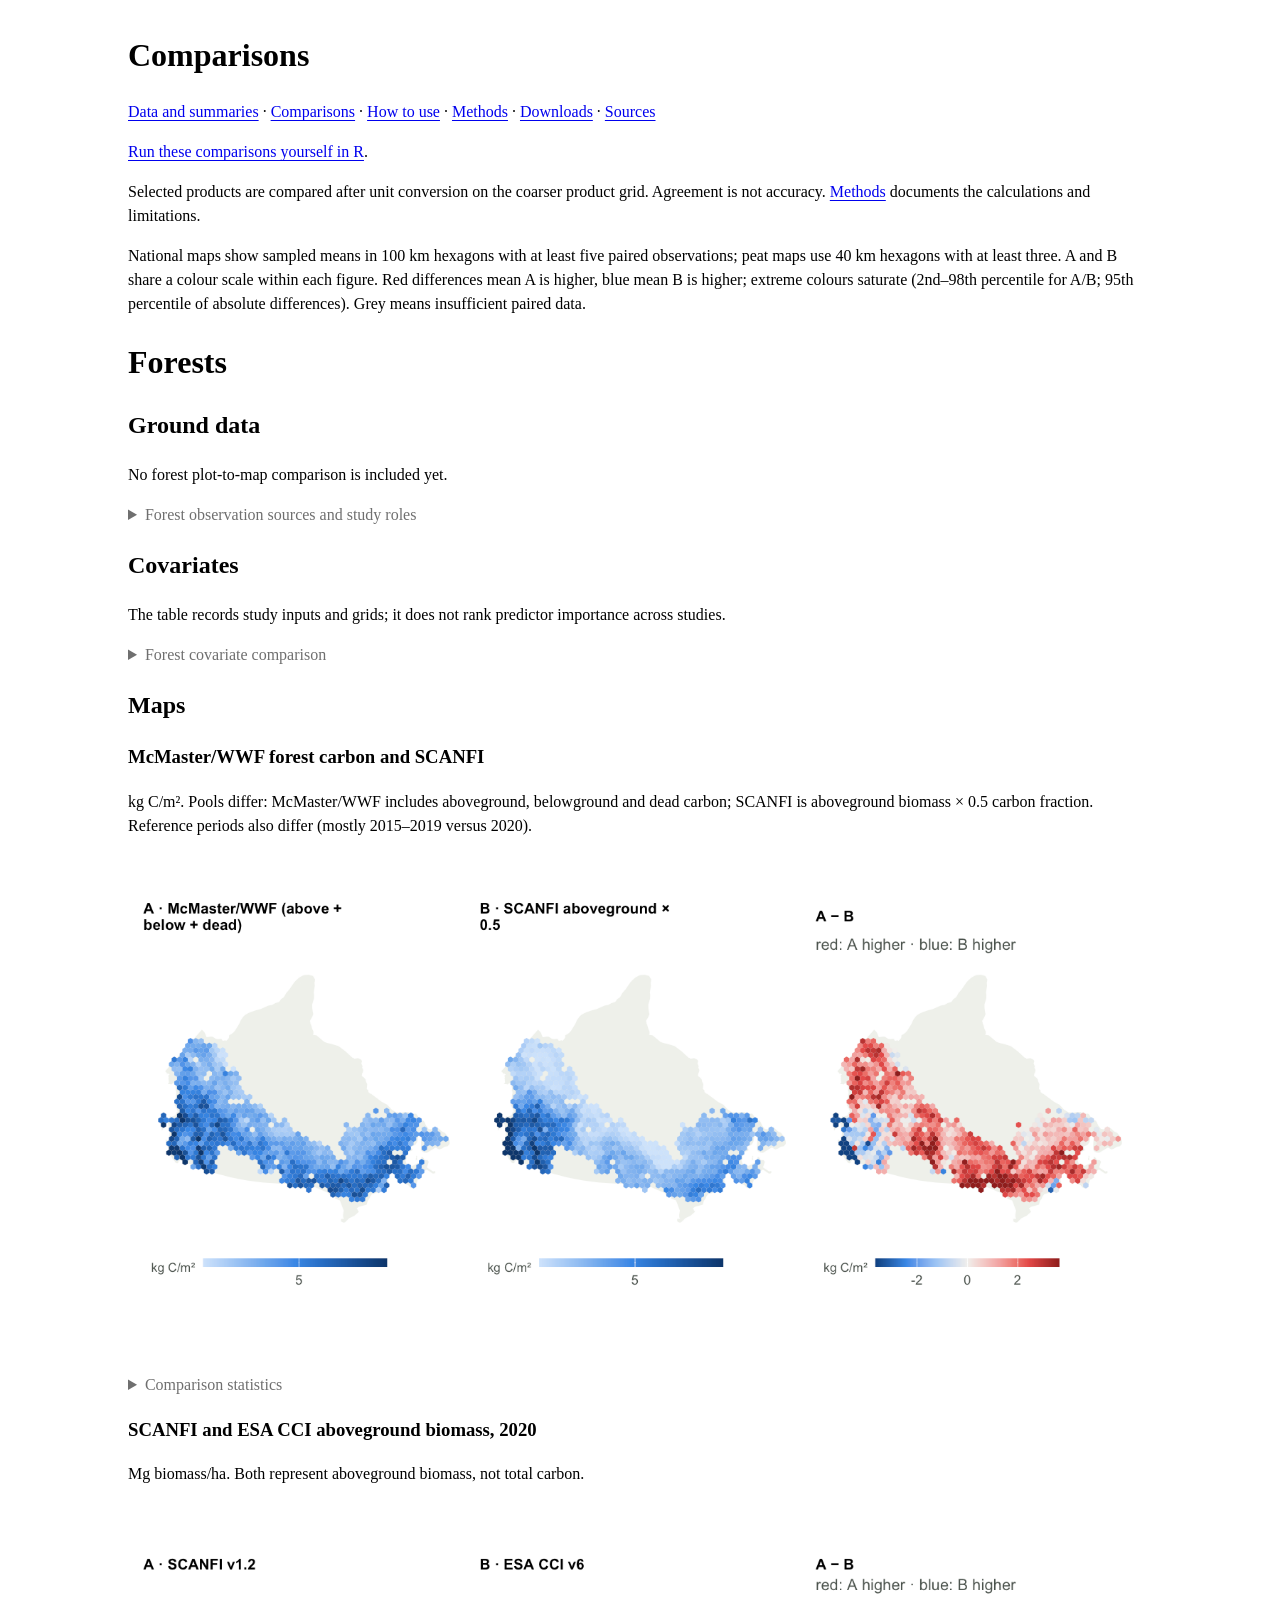
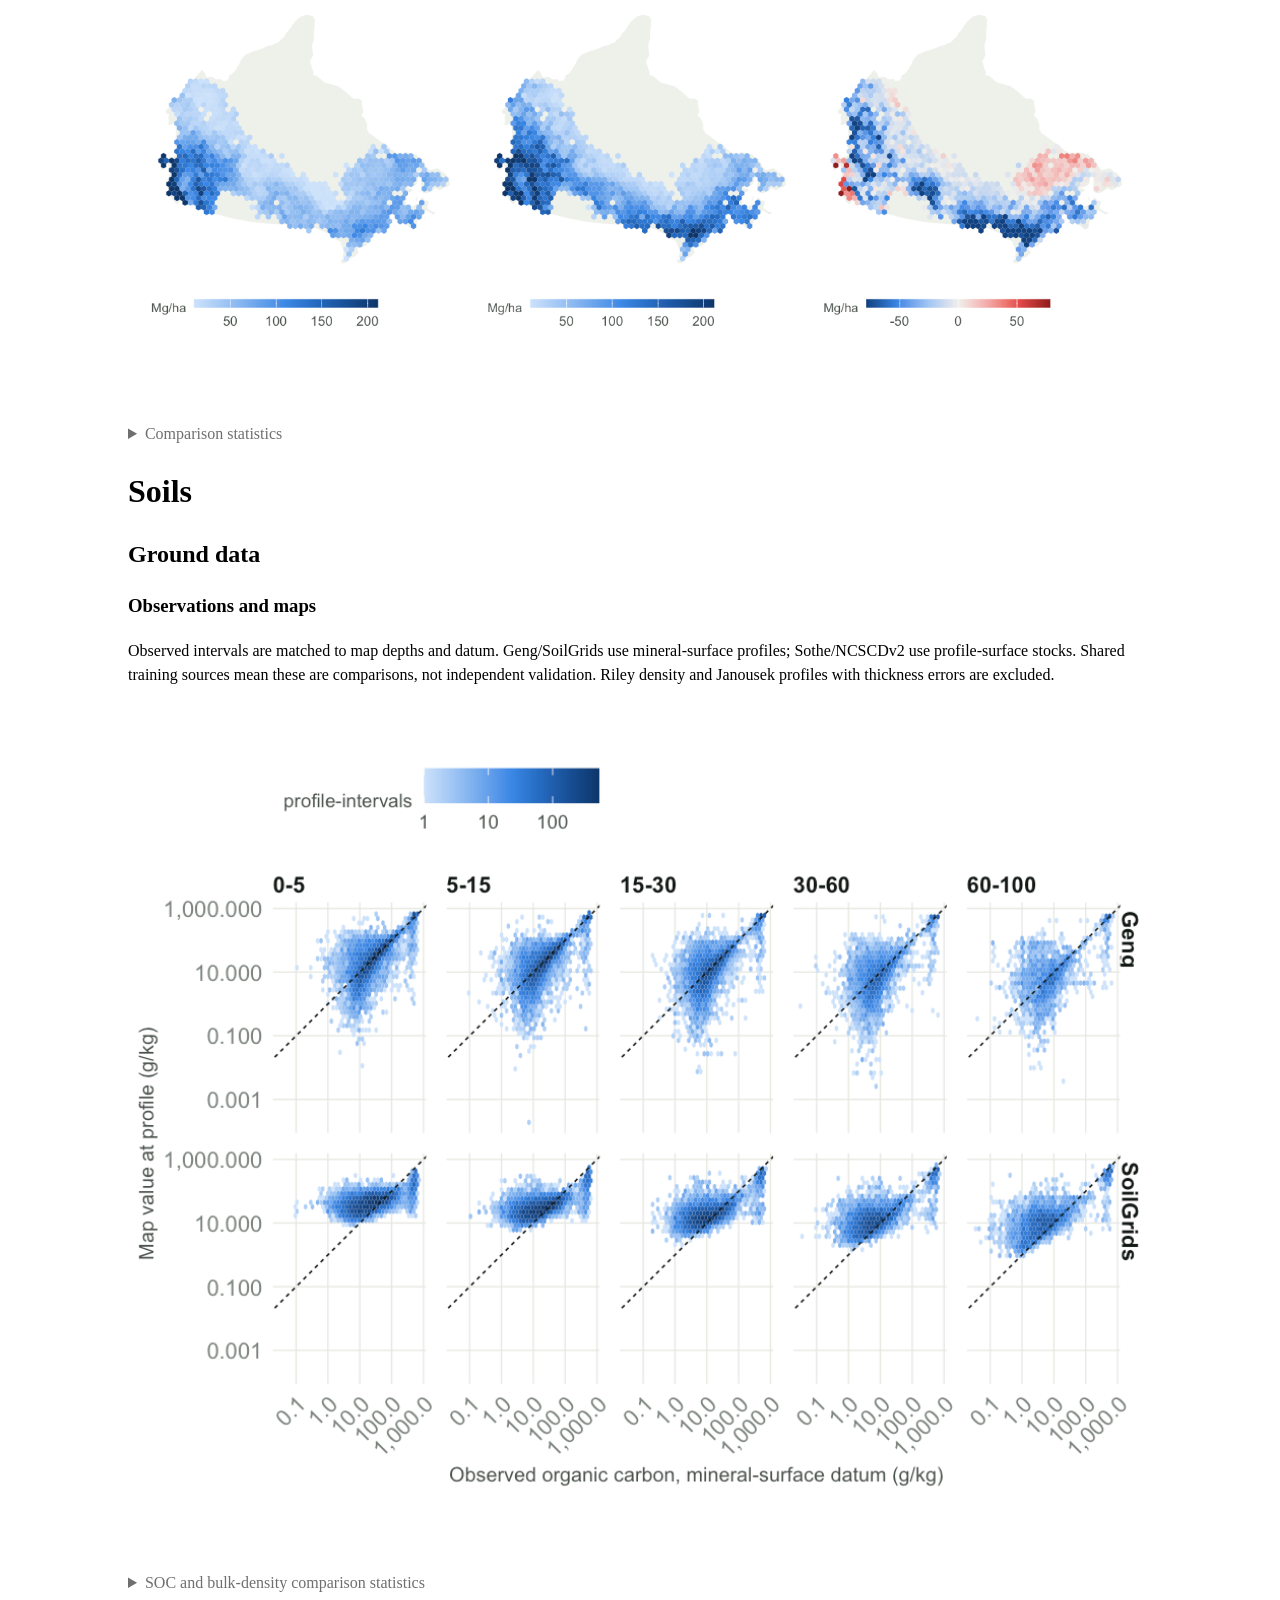
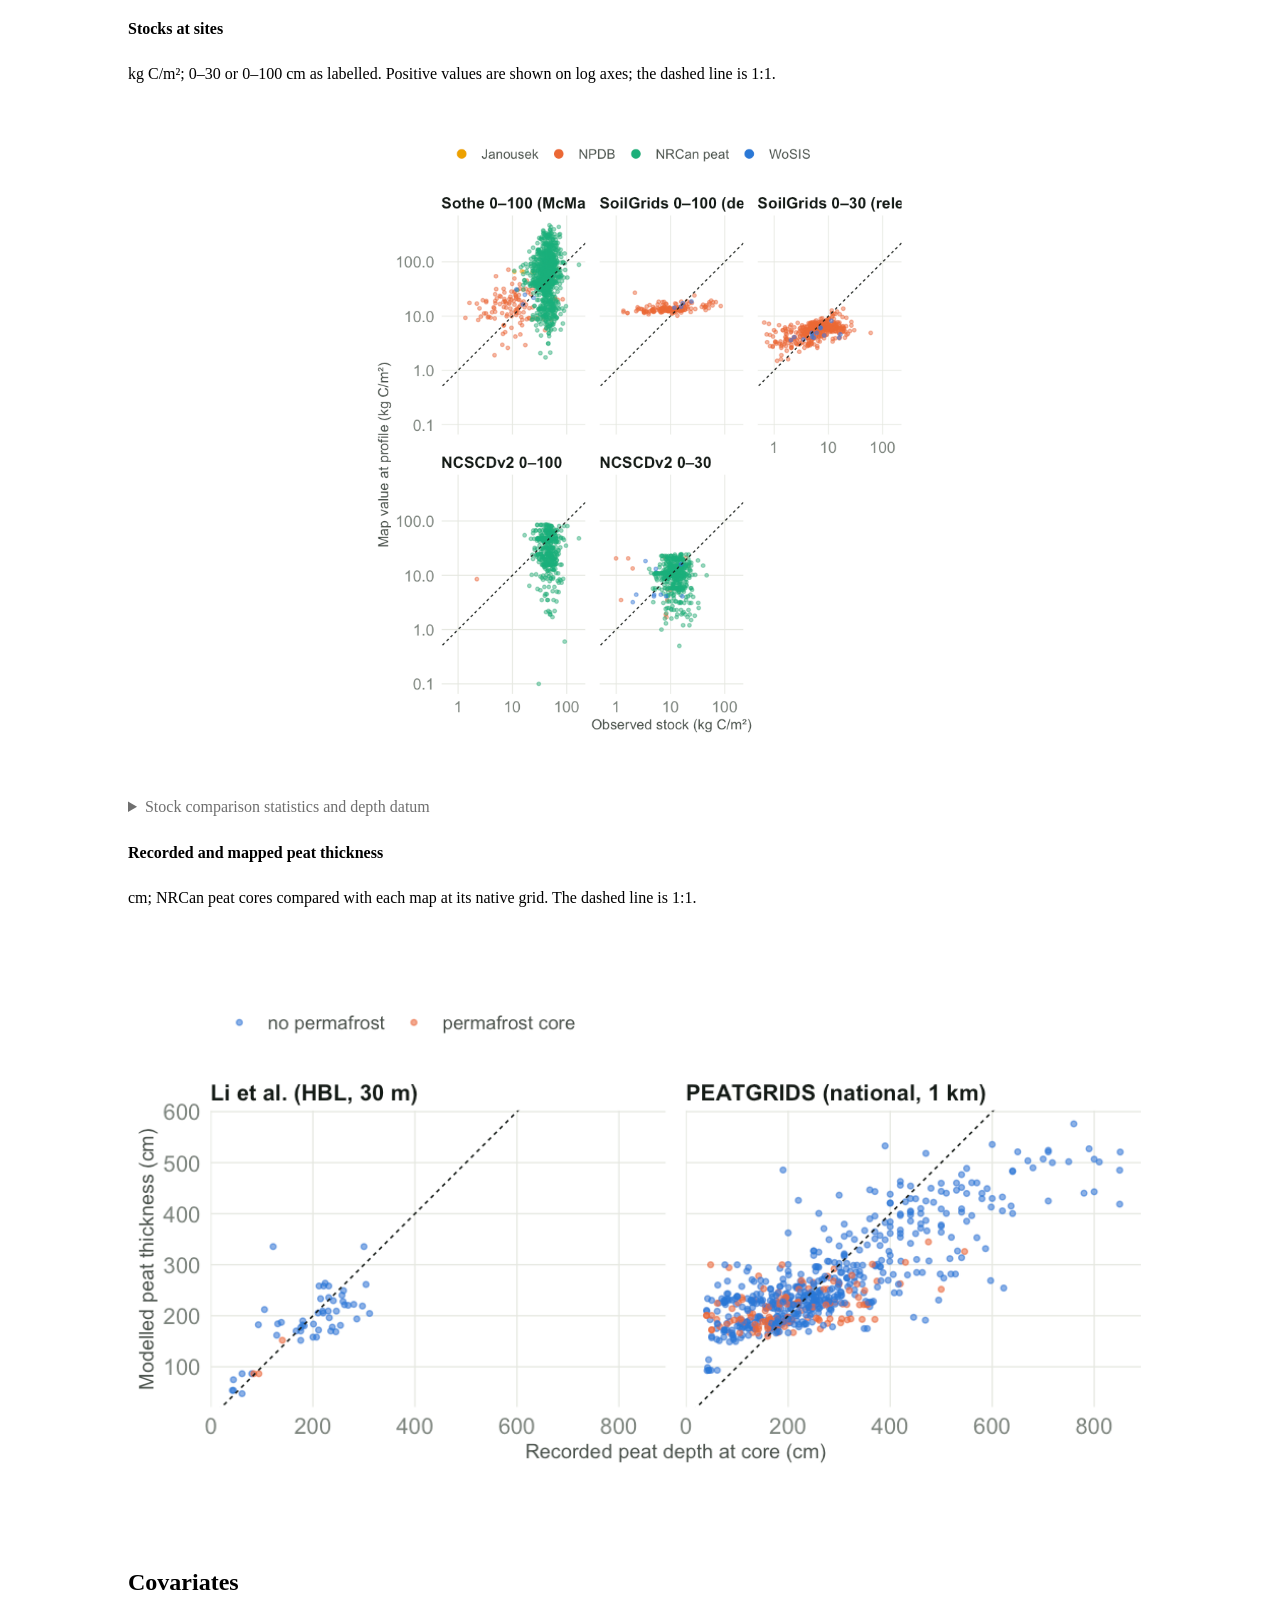
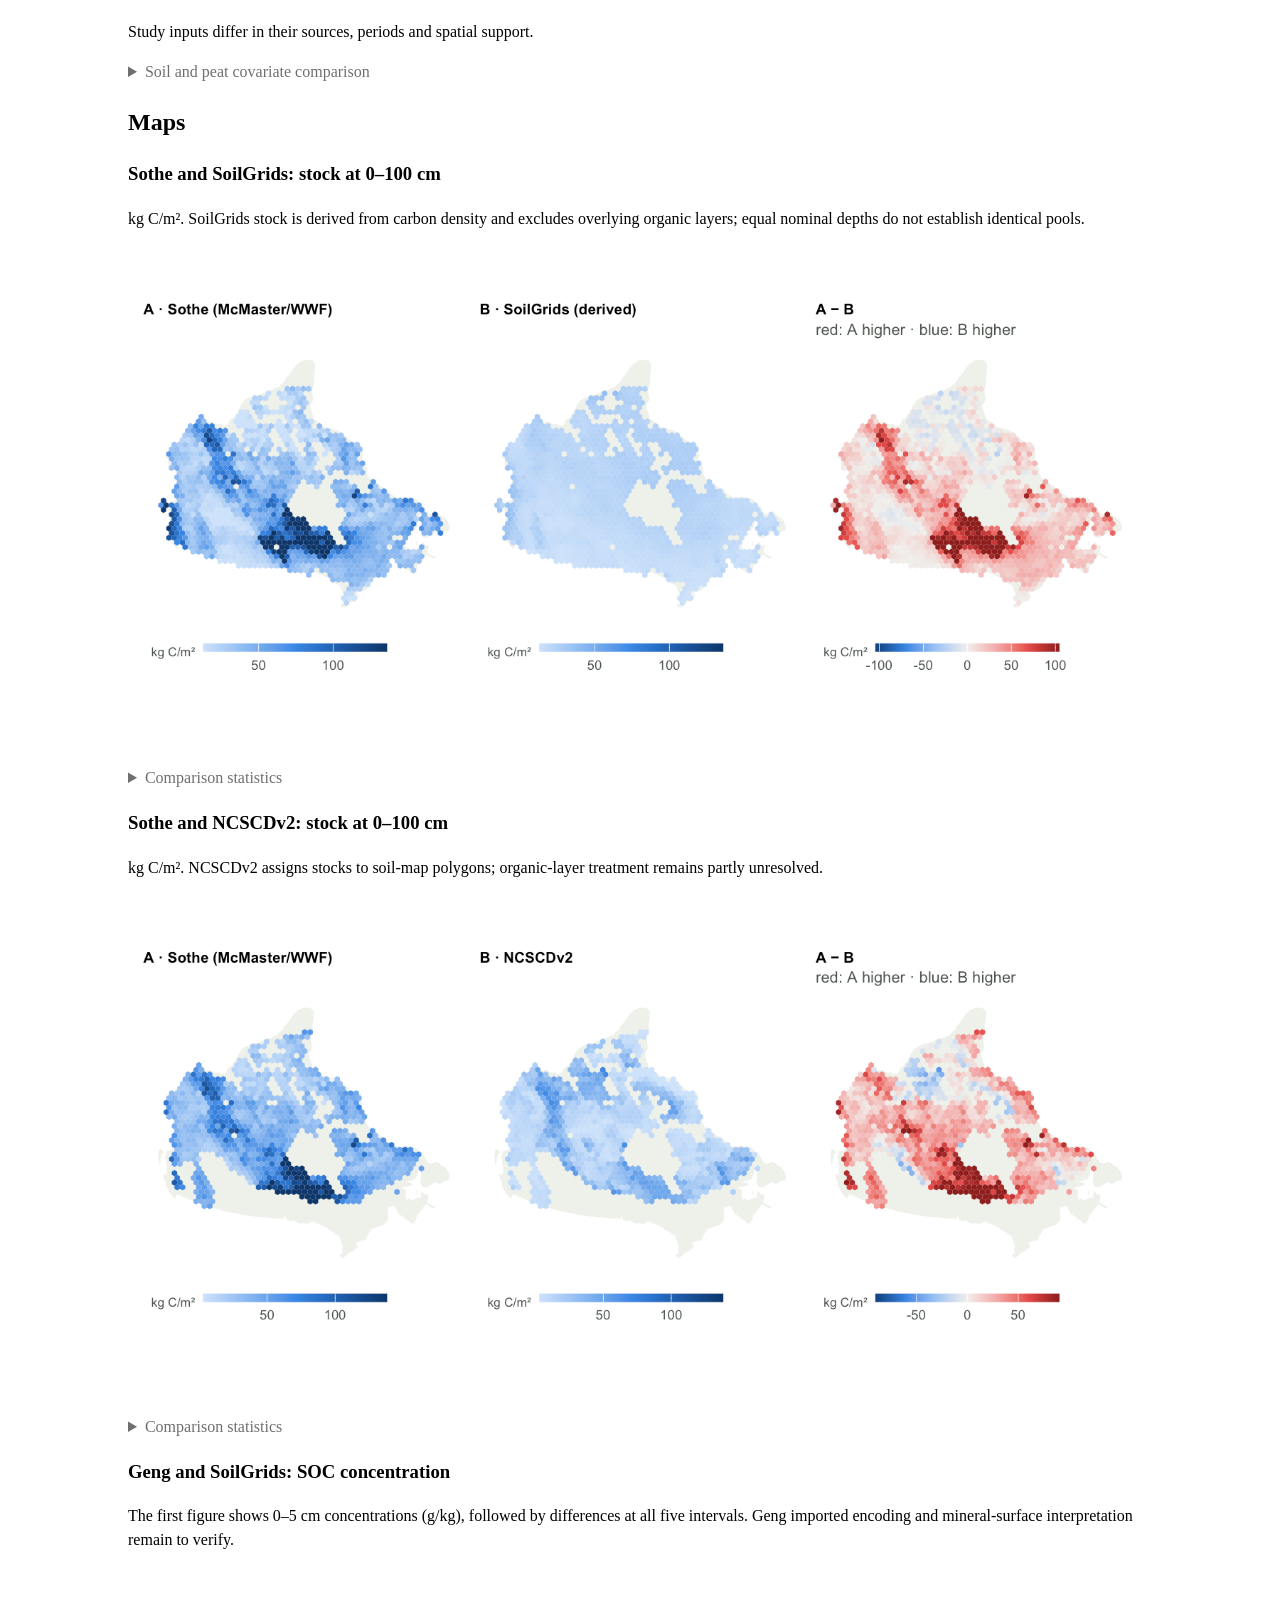
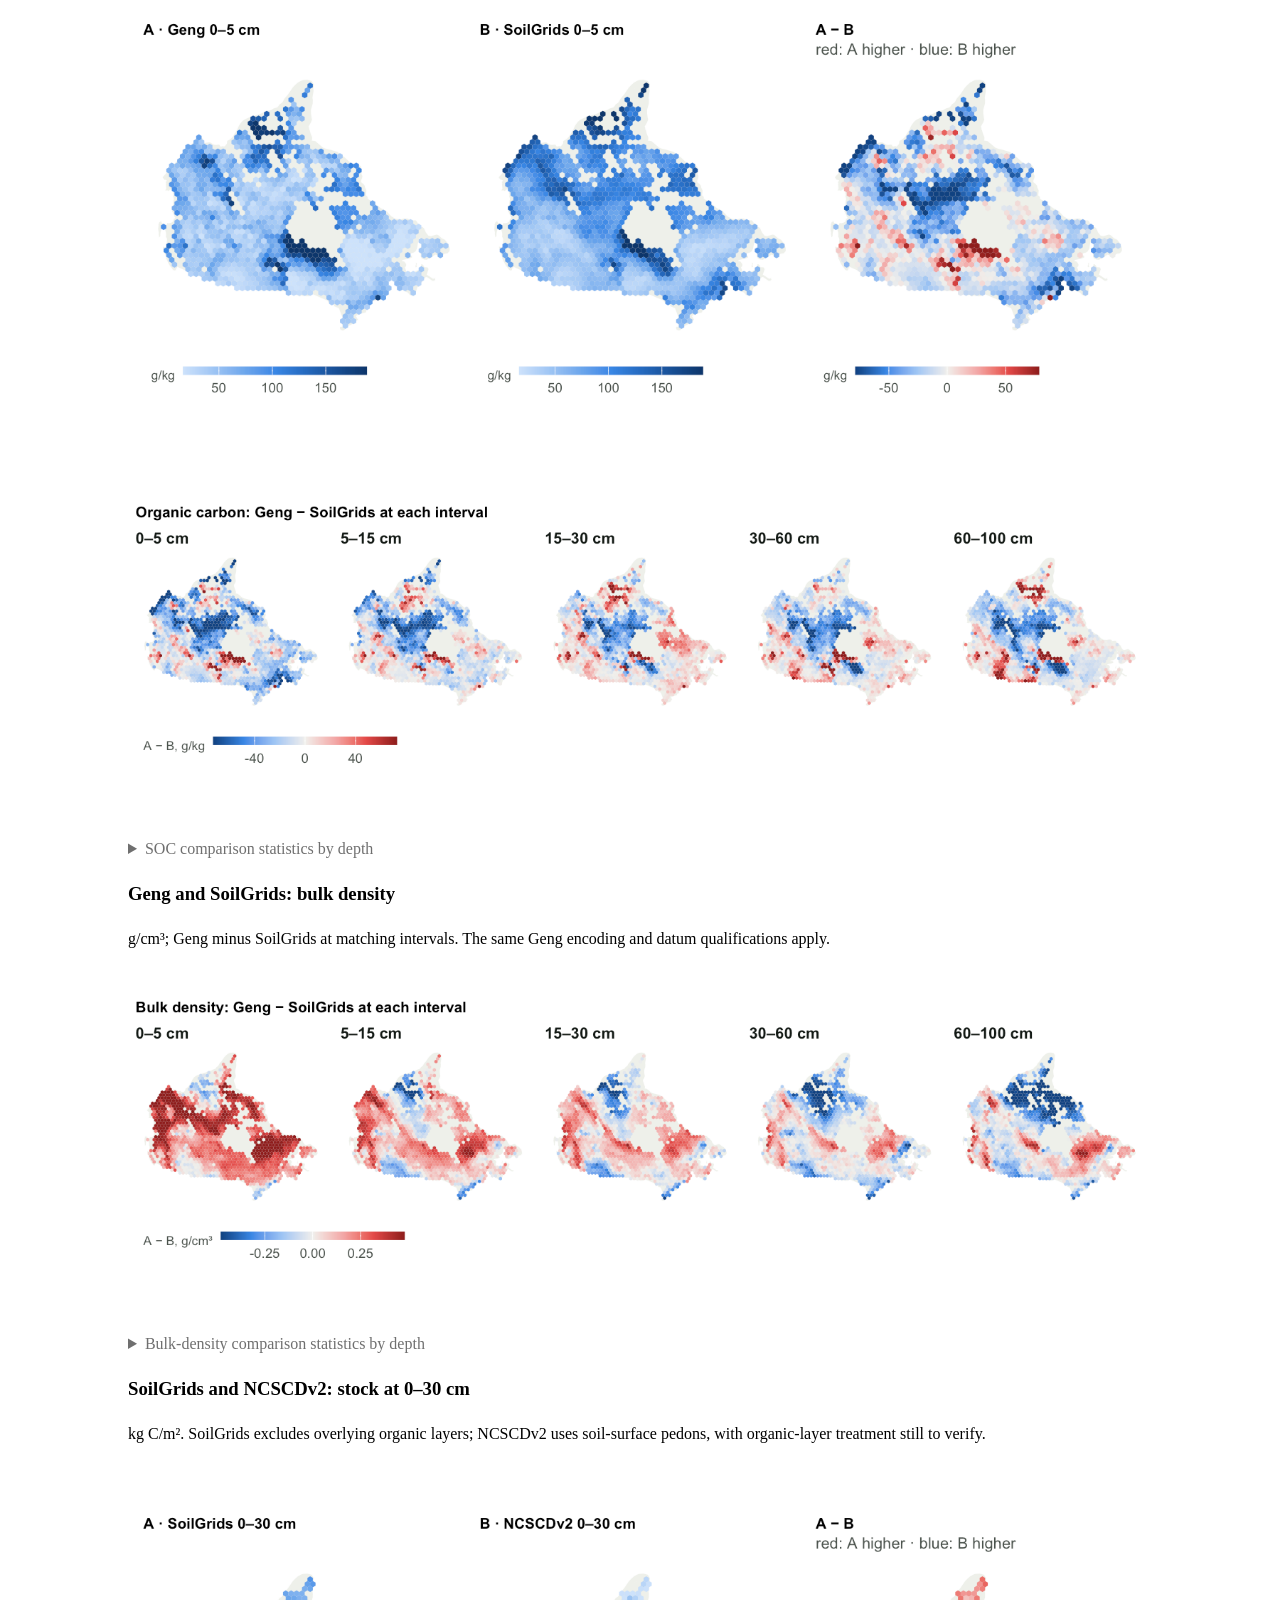
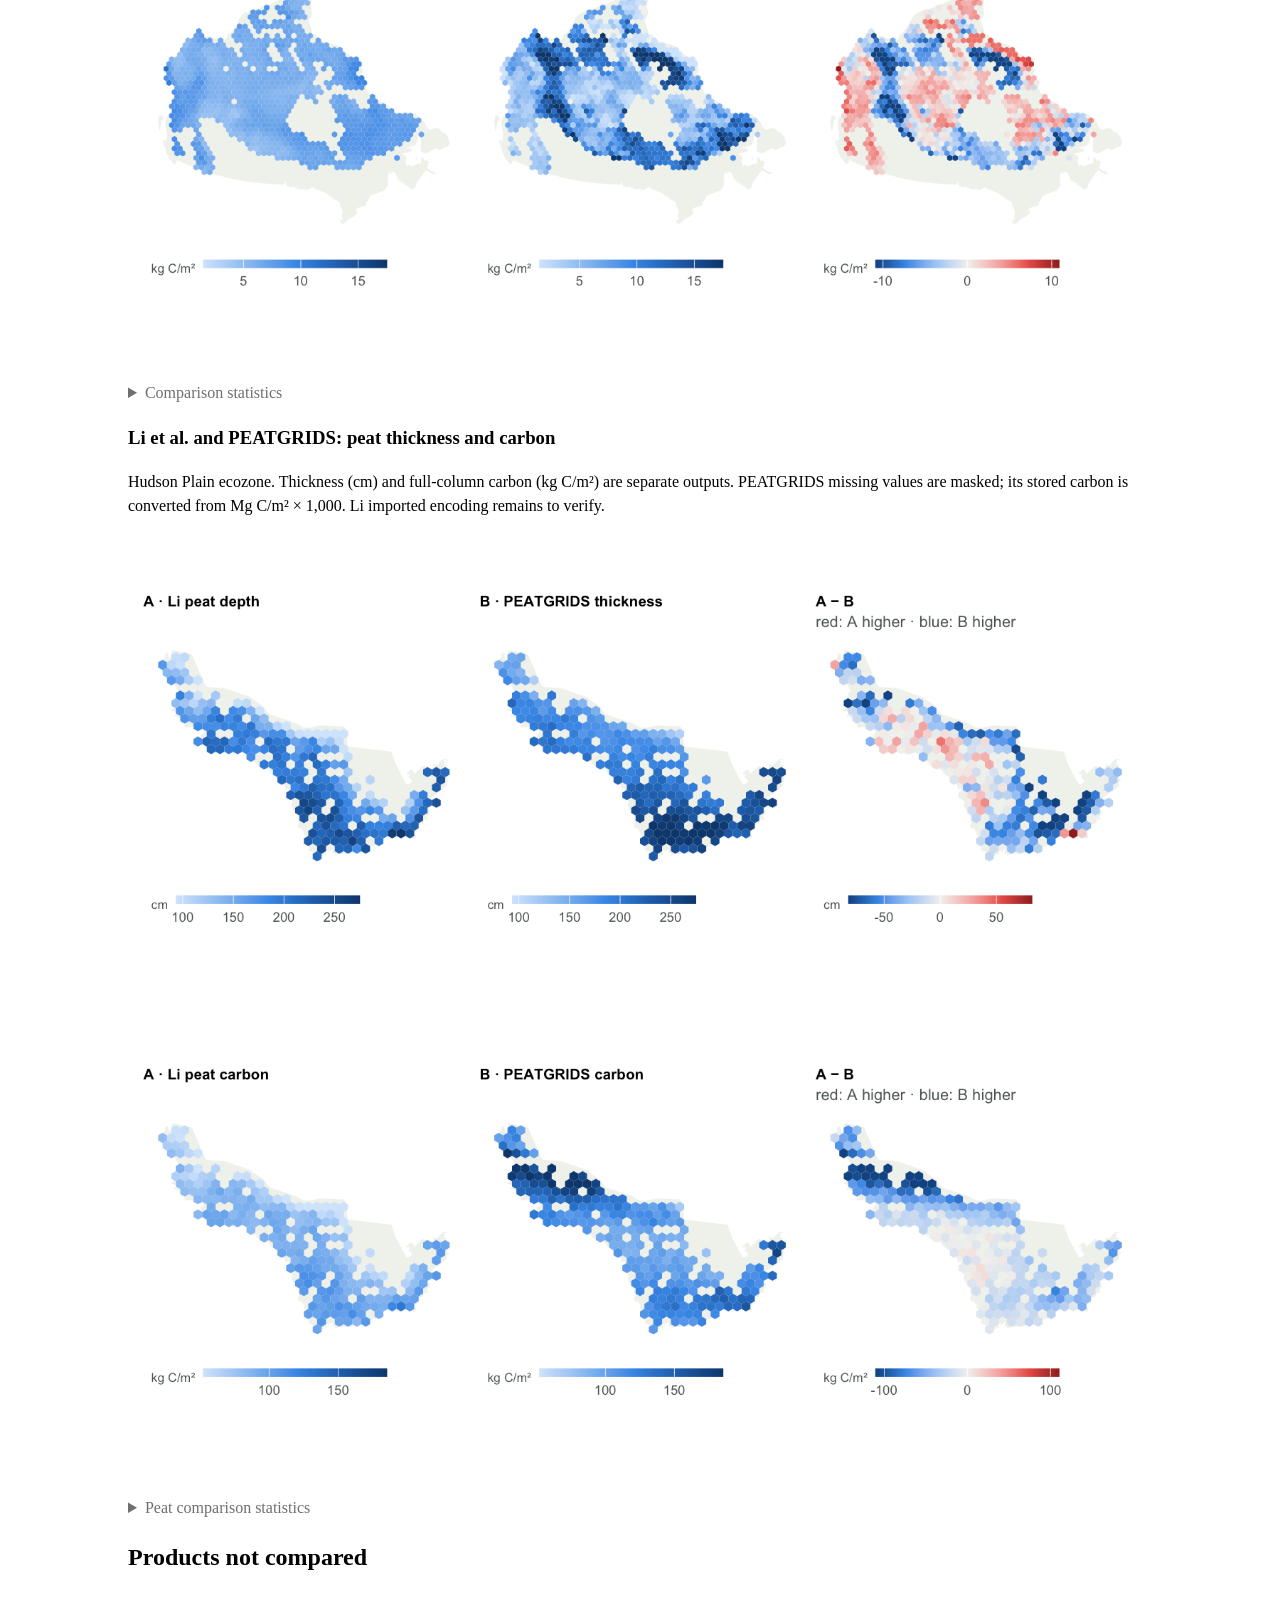
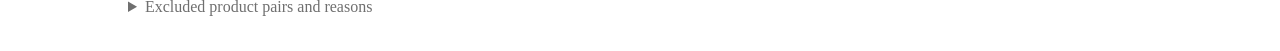
==== commit 70caf1c8: "Built site for gh-pages" ====
--- a/compare.html
+++ b/compare.html
@@ -50,6 +50,7 @@
 
 
 <p><a href="./index.html">Data and summaries</a> · <a href="./compare.html">Comparisons</a> · <a href="./use.html">How to use</a> · <a href="./report/methods.html">Methods</a> · <a href="./downloads.html">Downloads</a> · <a href="./sources.html">Sources</a></p>
+<p><a href="https://github.com/CathalD/Carbon_Data_SOD/tree/main/workbooks/r">Run these comparisons yourself in R</a>.</p>
 <p>Selected products are compared after unit conversion on the coarser product grid. Agreement is not accuracy. <a href="./report/methods.html">Methods</a> documents the calculations and limitations.</p>
 <p>National maps show sampled means in 100 km hexagons with at least five paired observations; peat maps use 40 km hexagons with at least three. A and B share a colour scale within each figure. Red differences mean A is higher, blue mean B is higher; extreme colours saturate (2nd–98th percentile for A/B; 95th percentile of absolute differences). Grey means insufficient paired data.</p>
 <h1 id="forests">Forests</h1>
